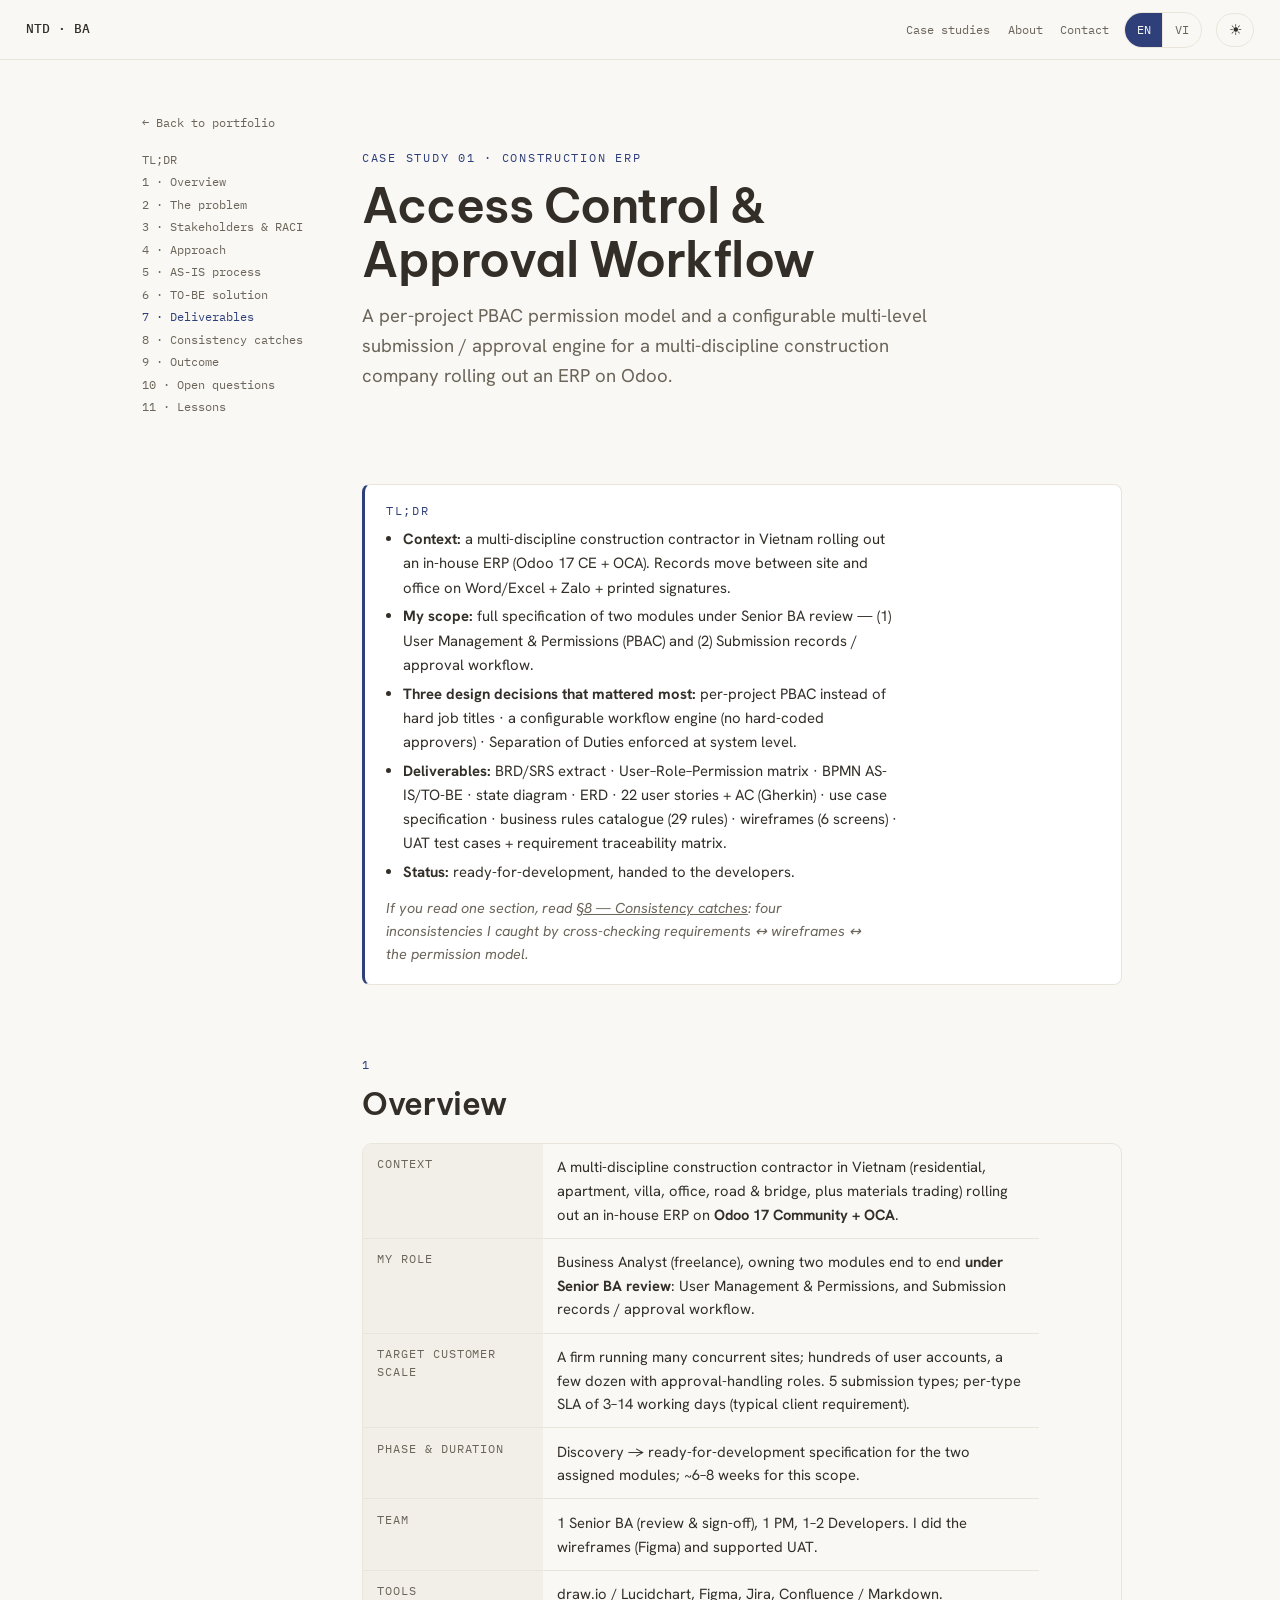
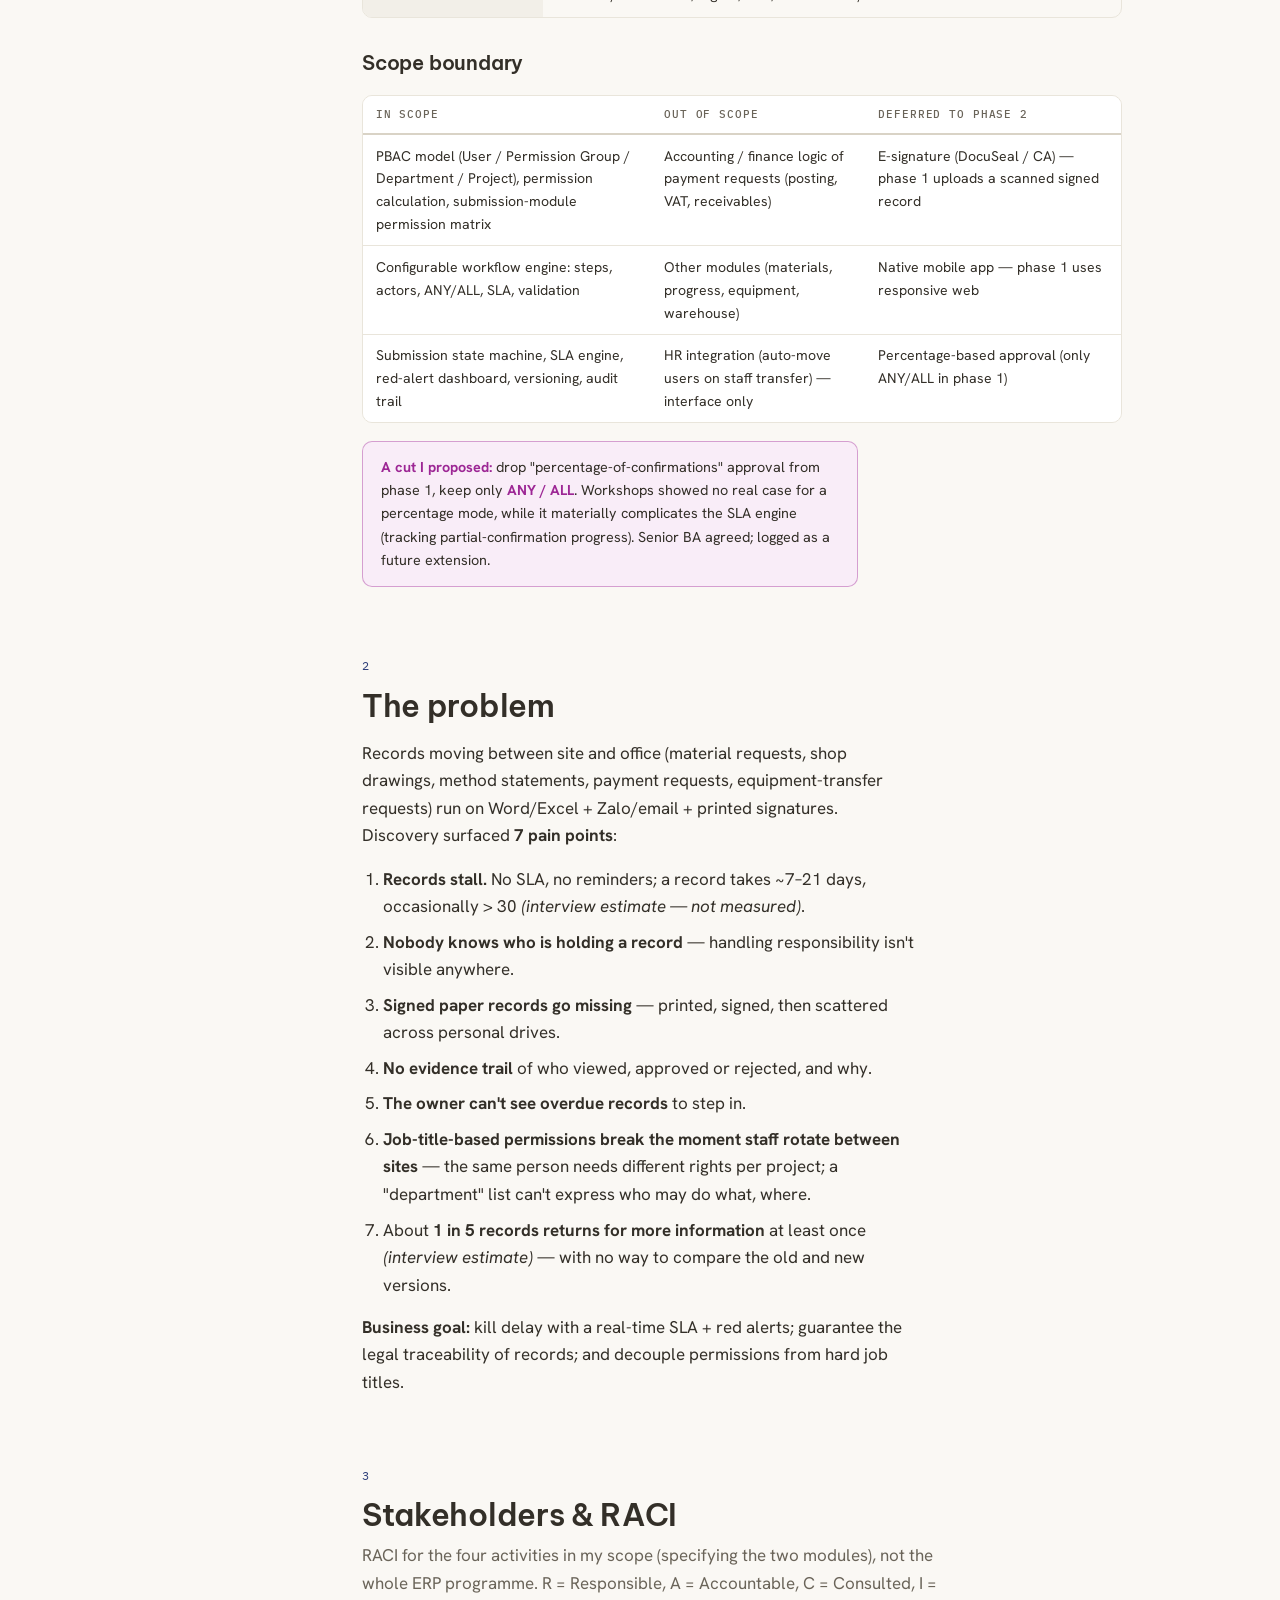
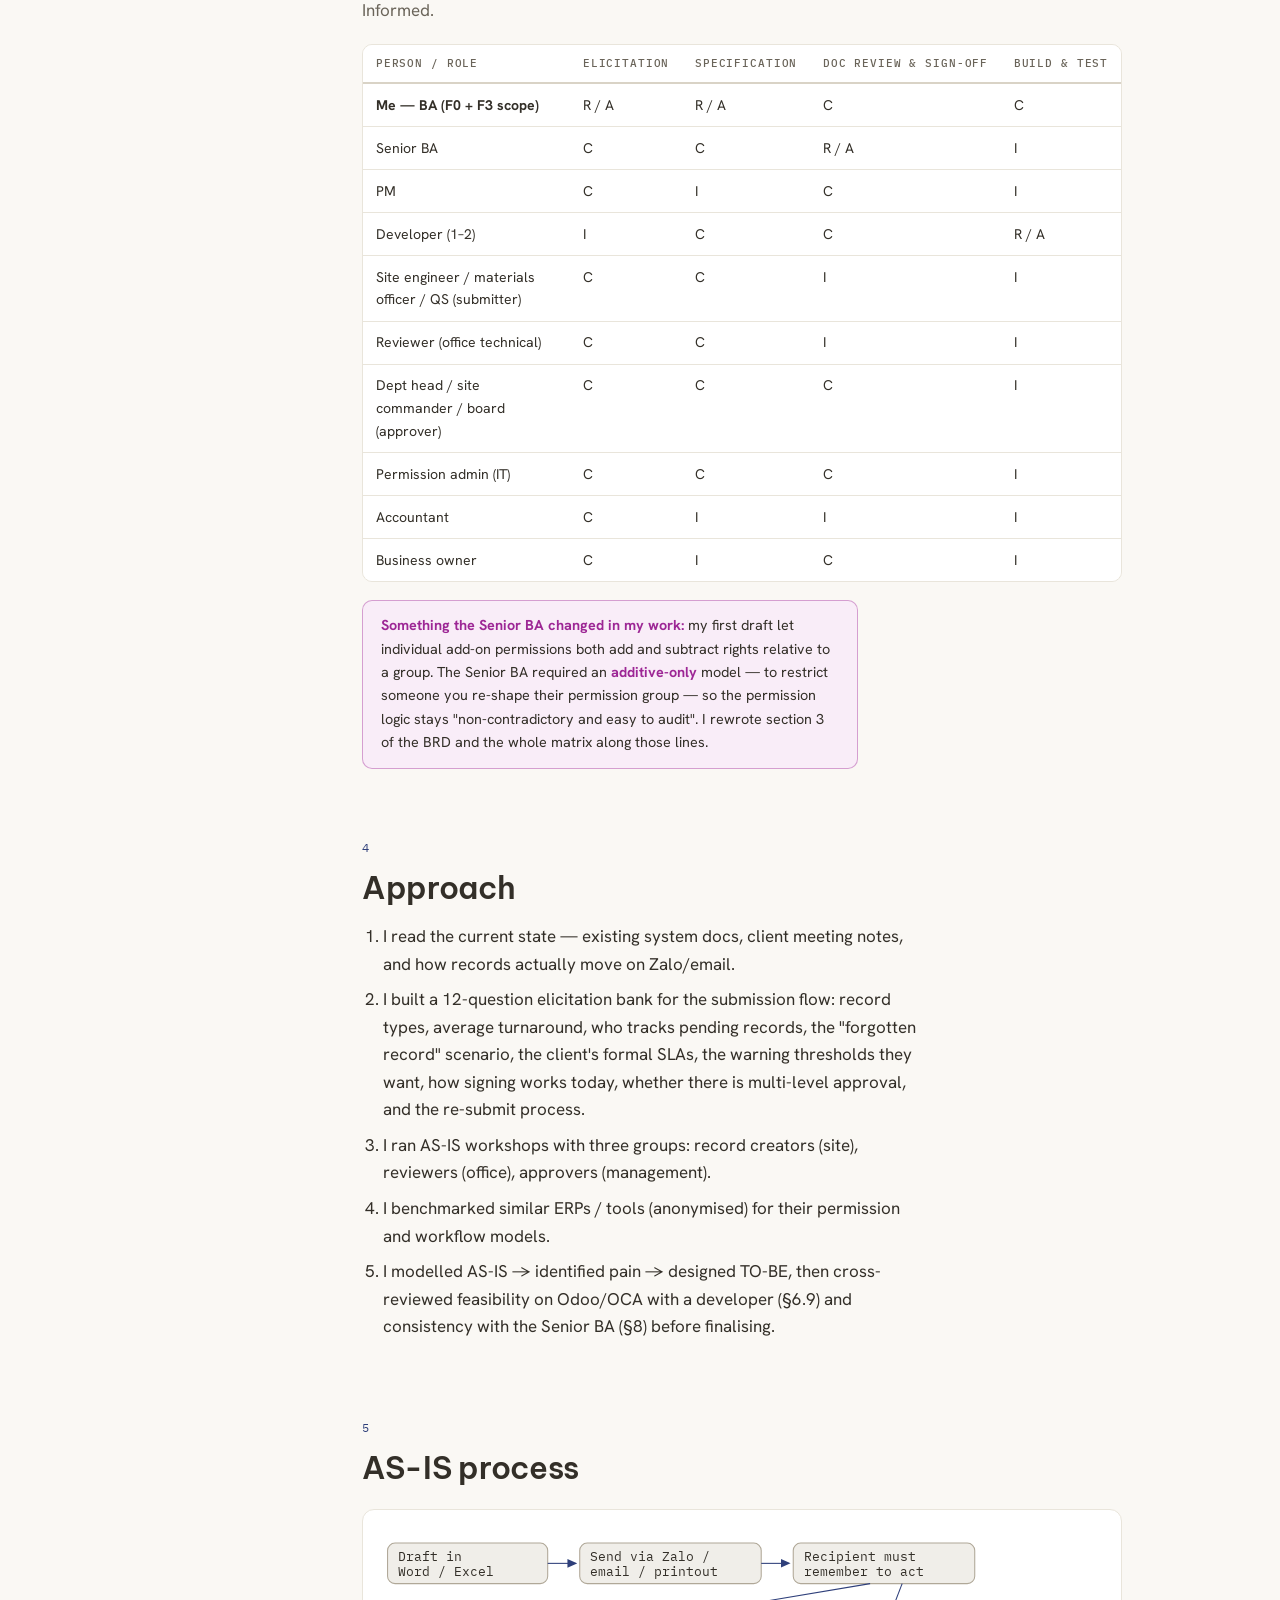
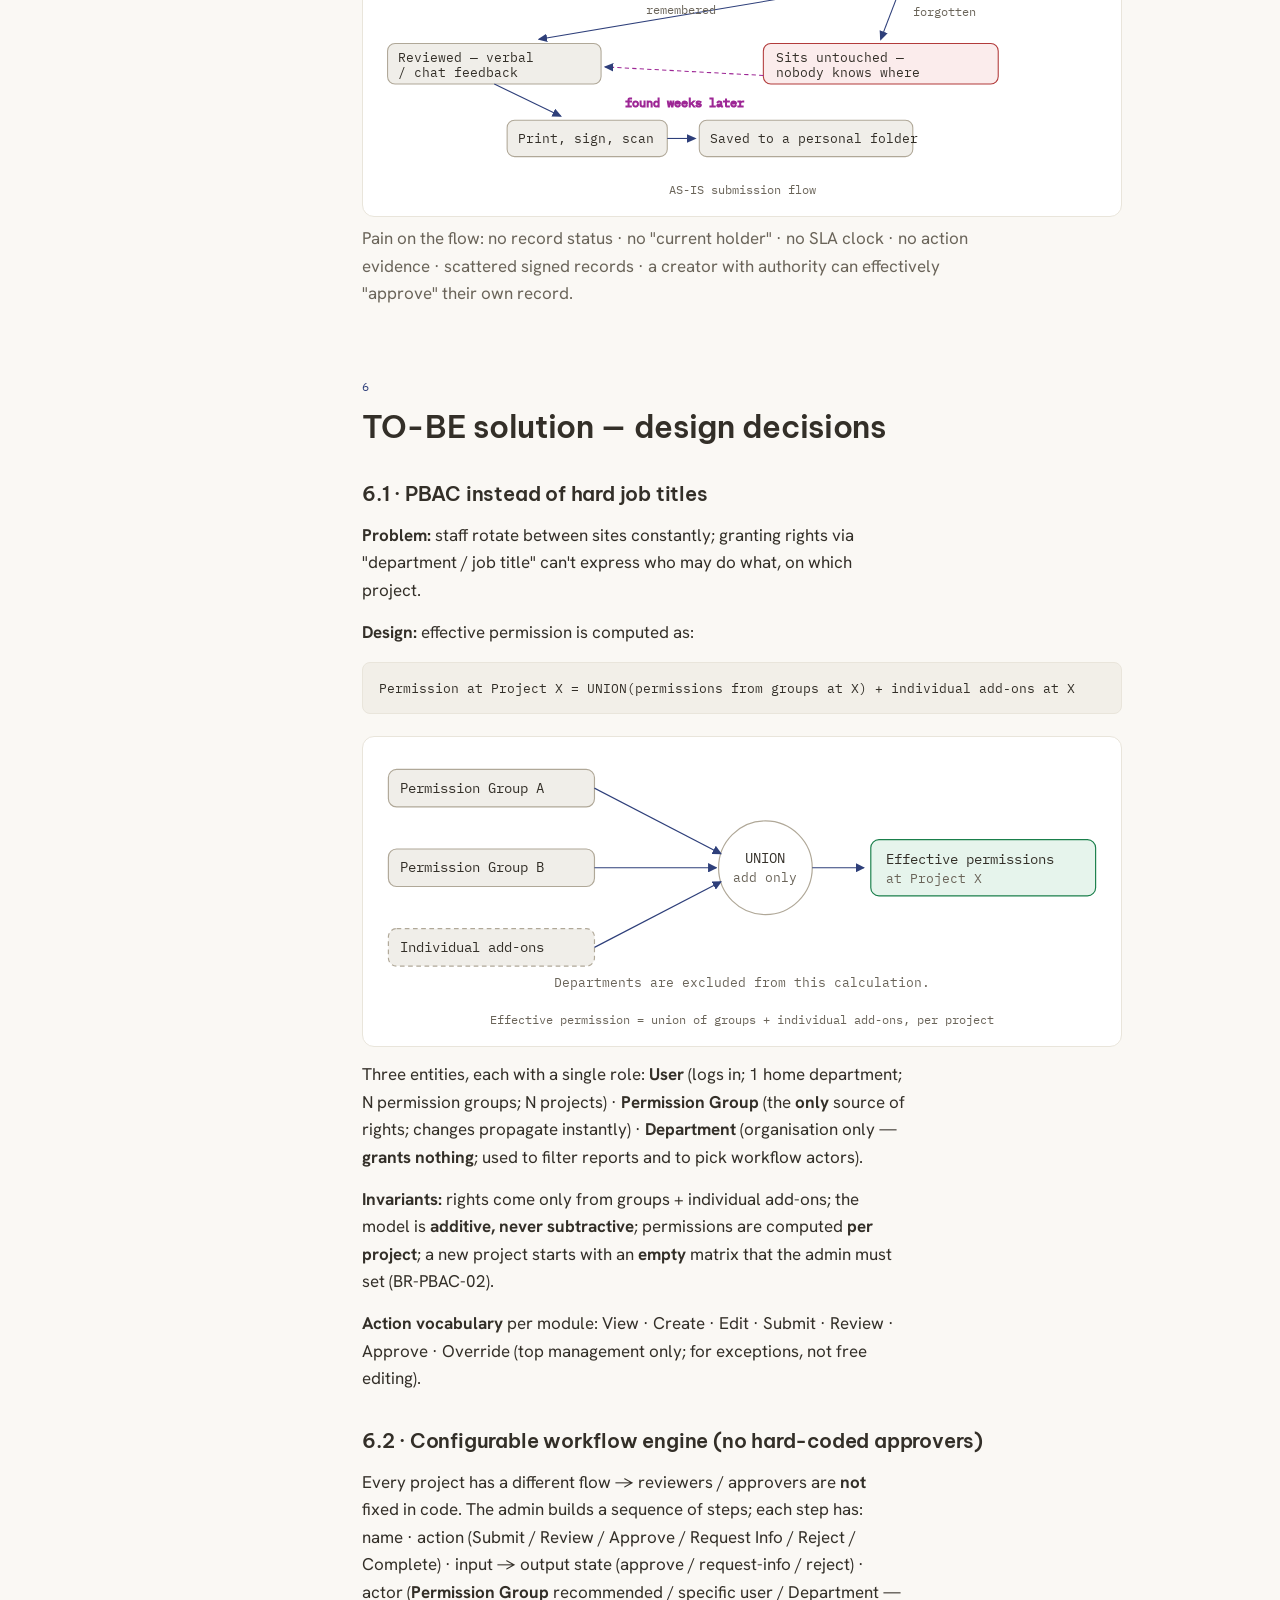
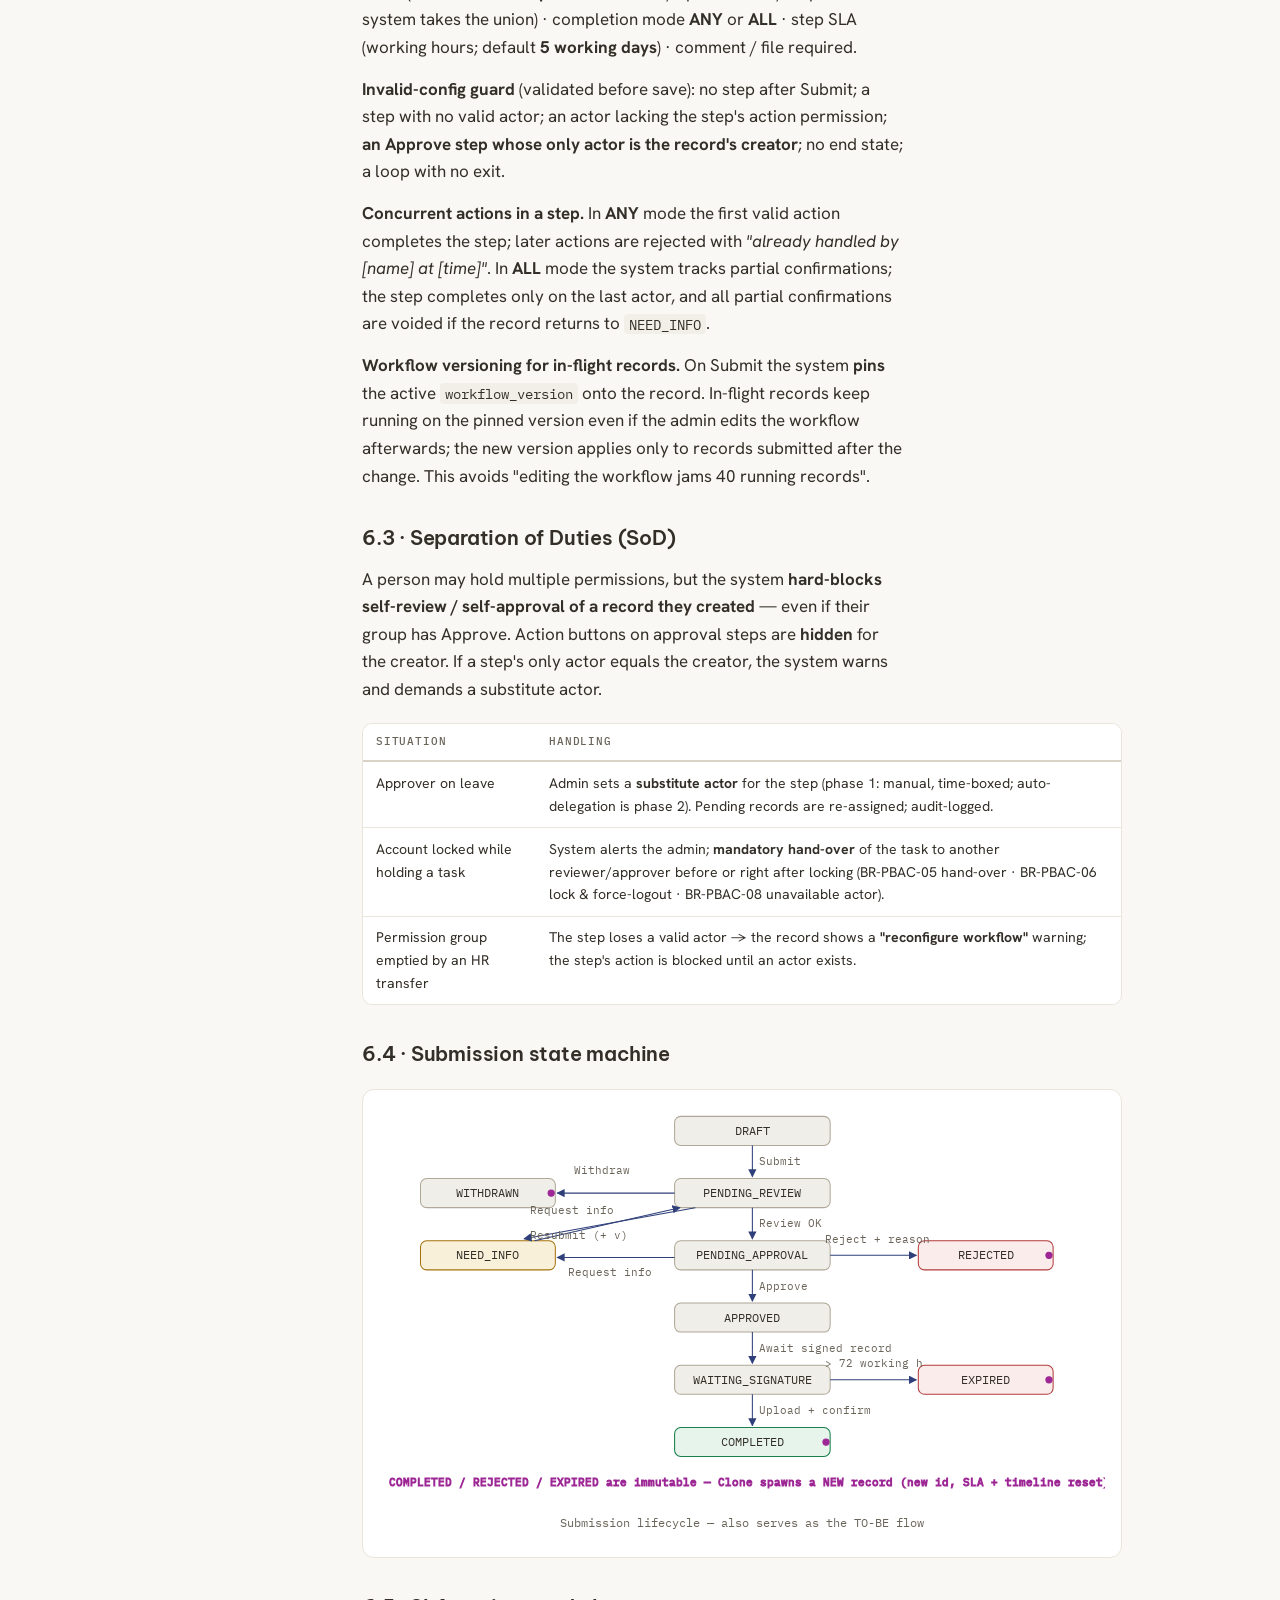
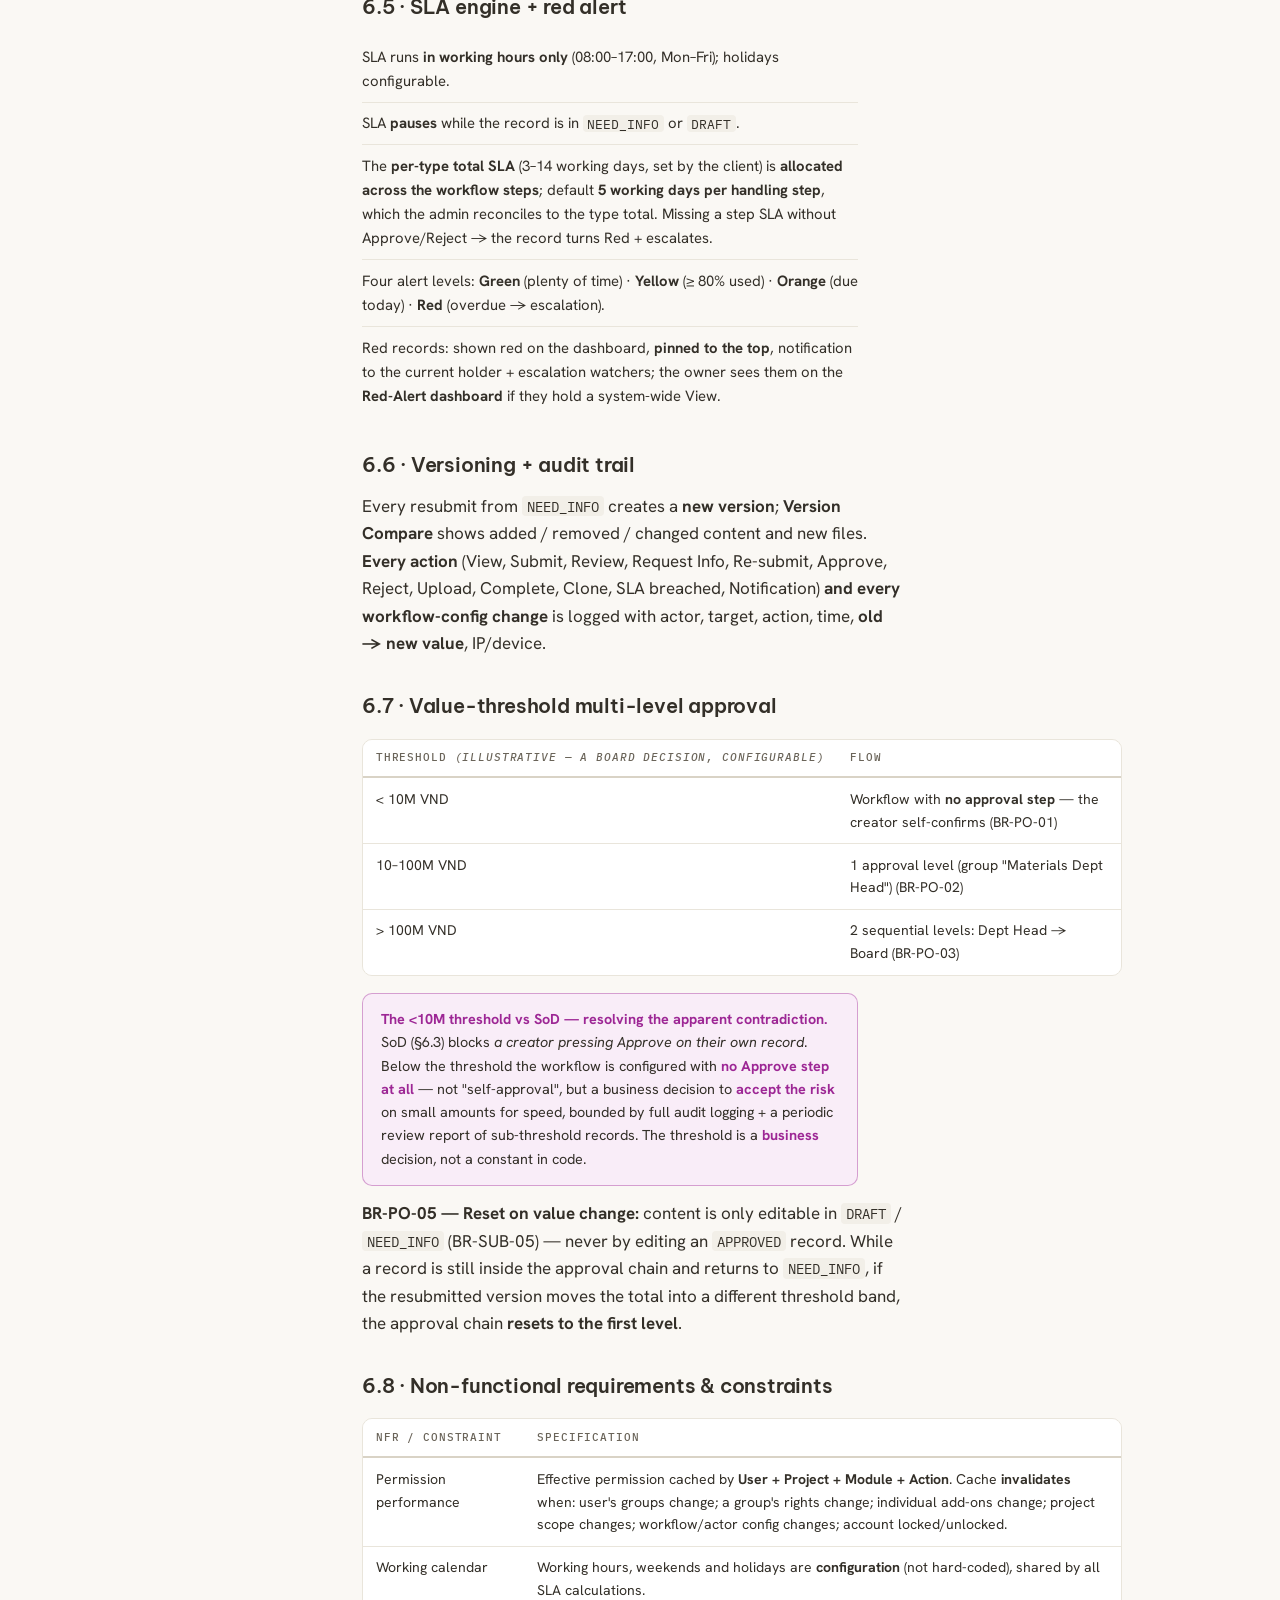
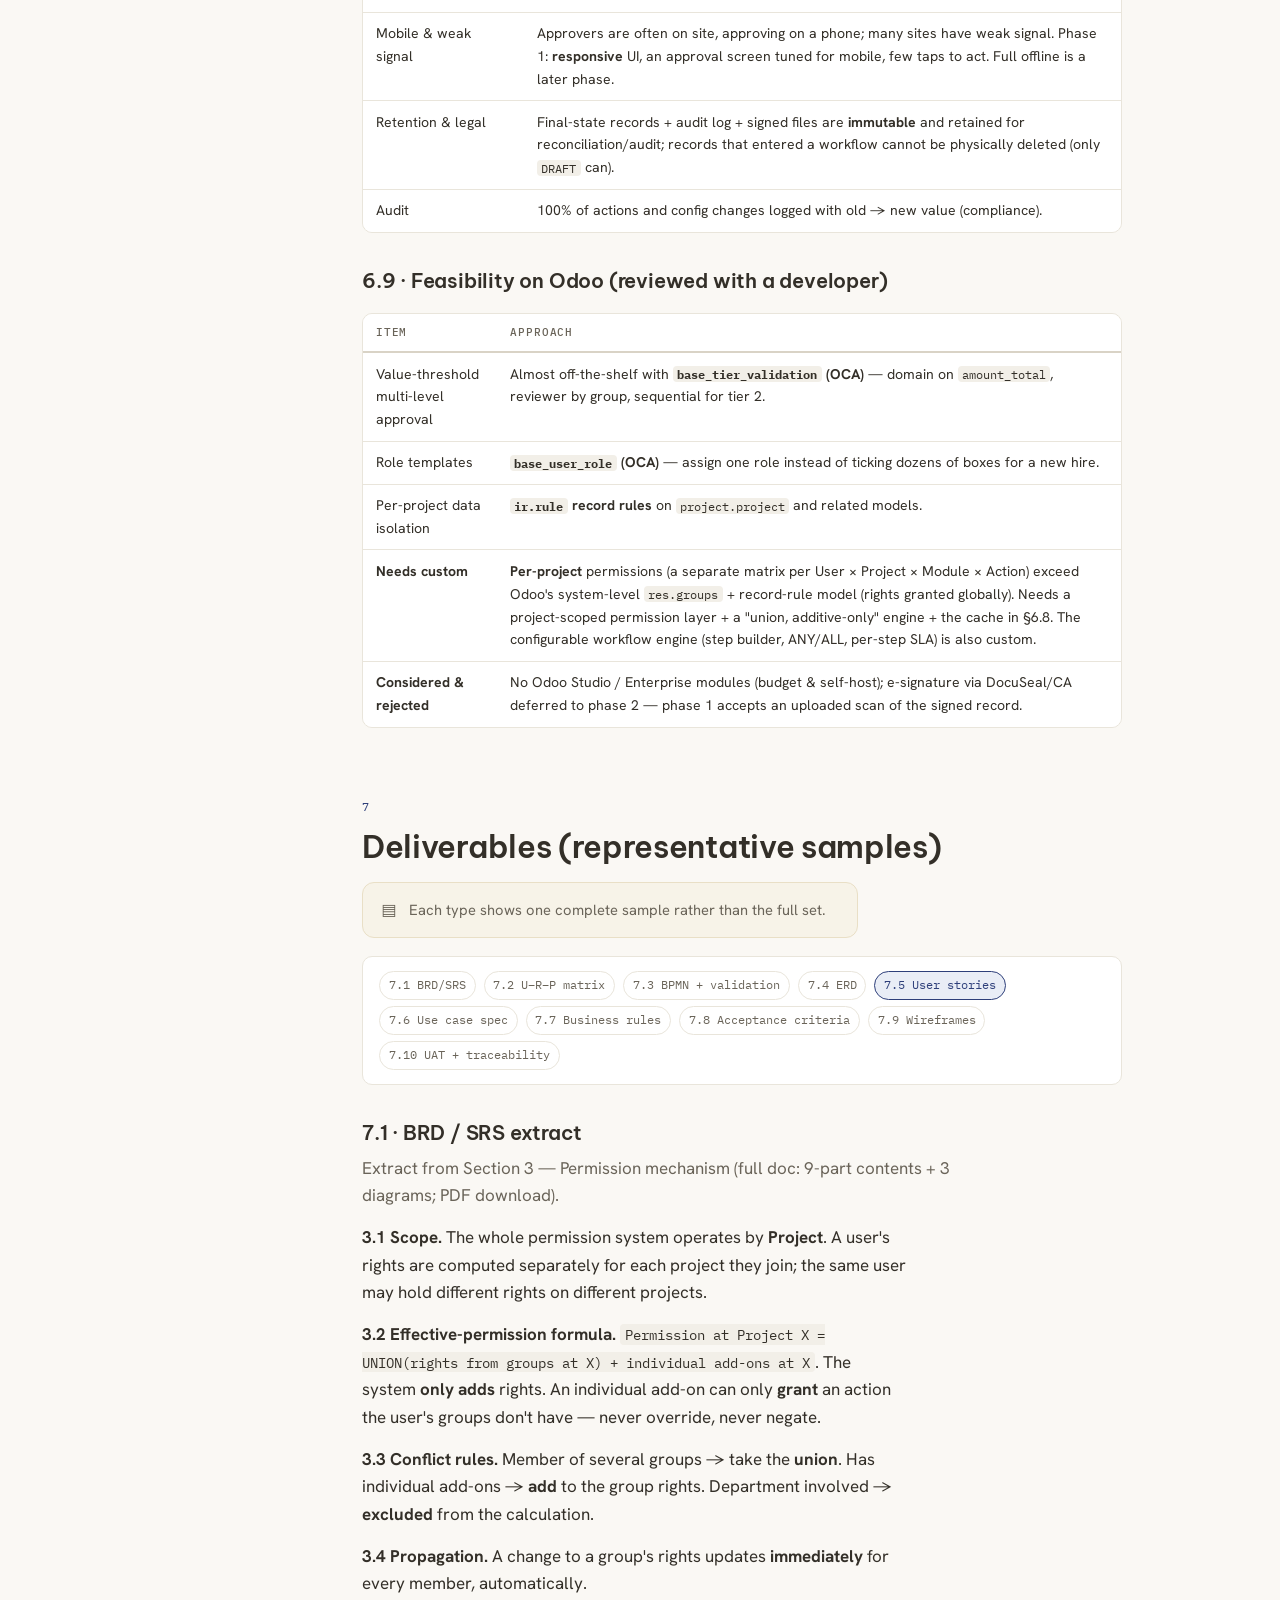
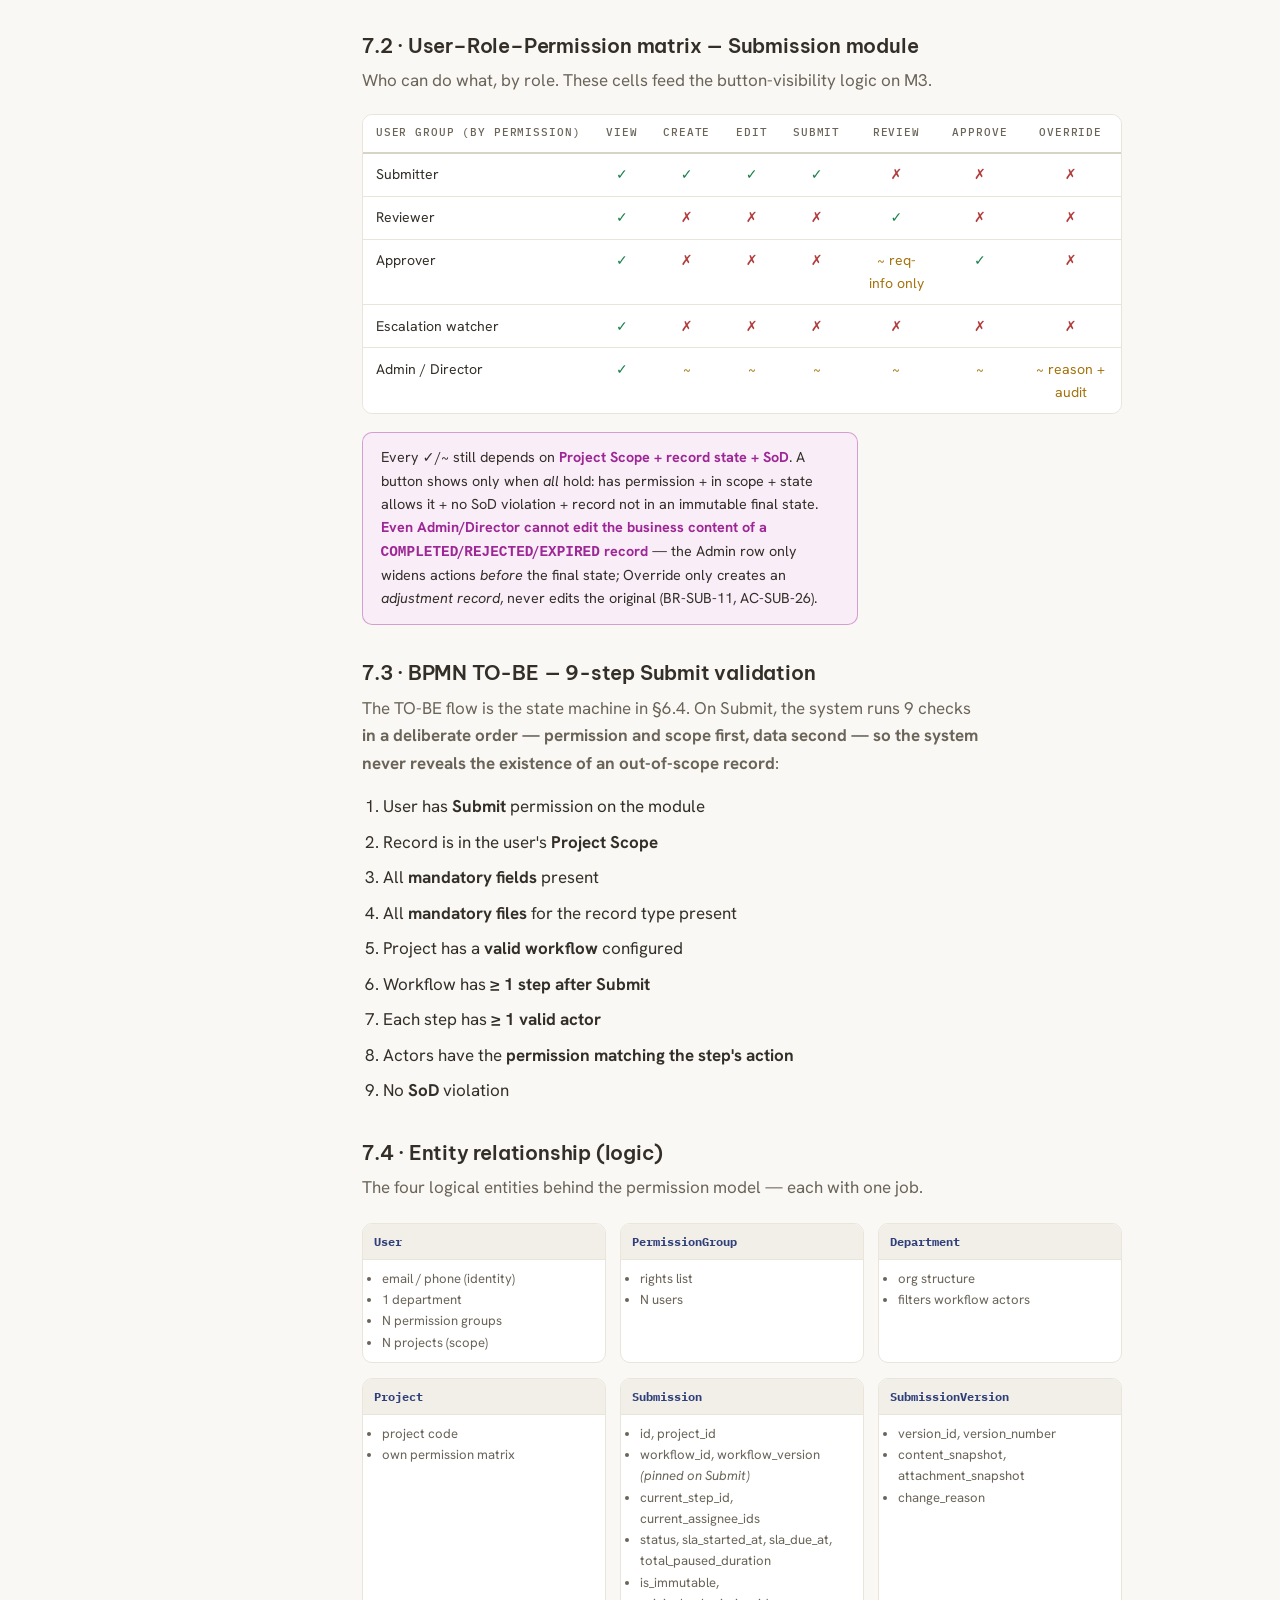
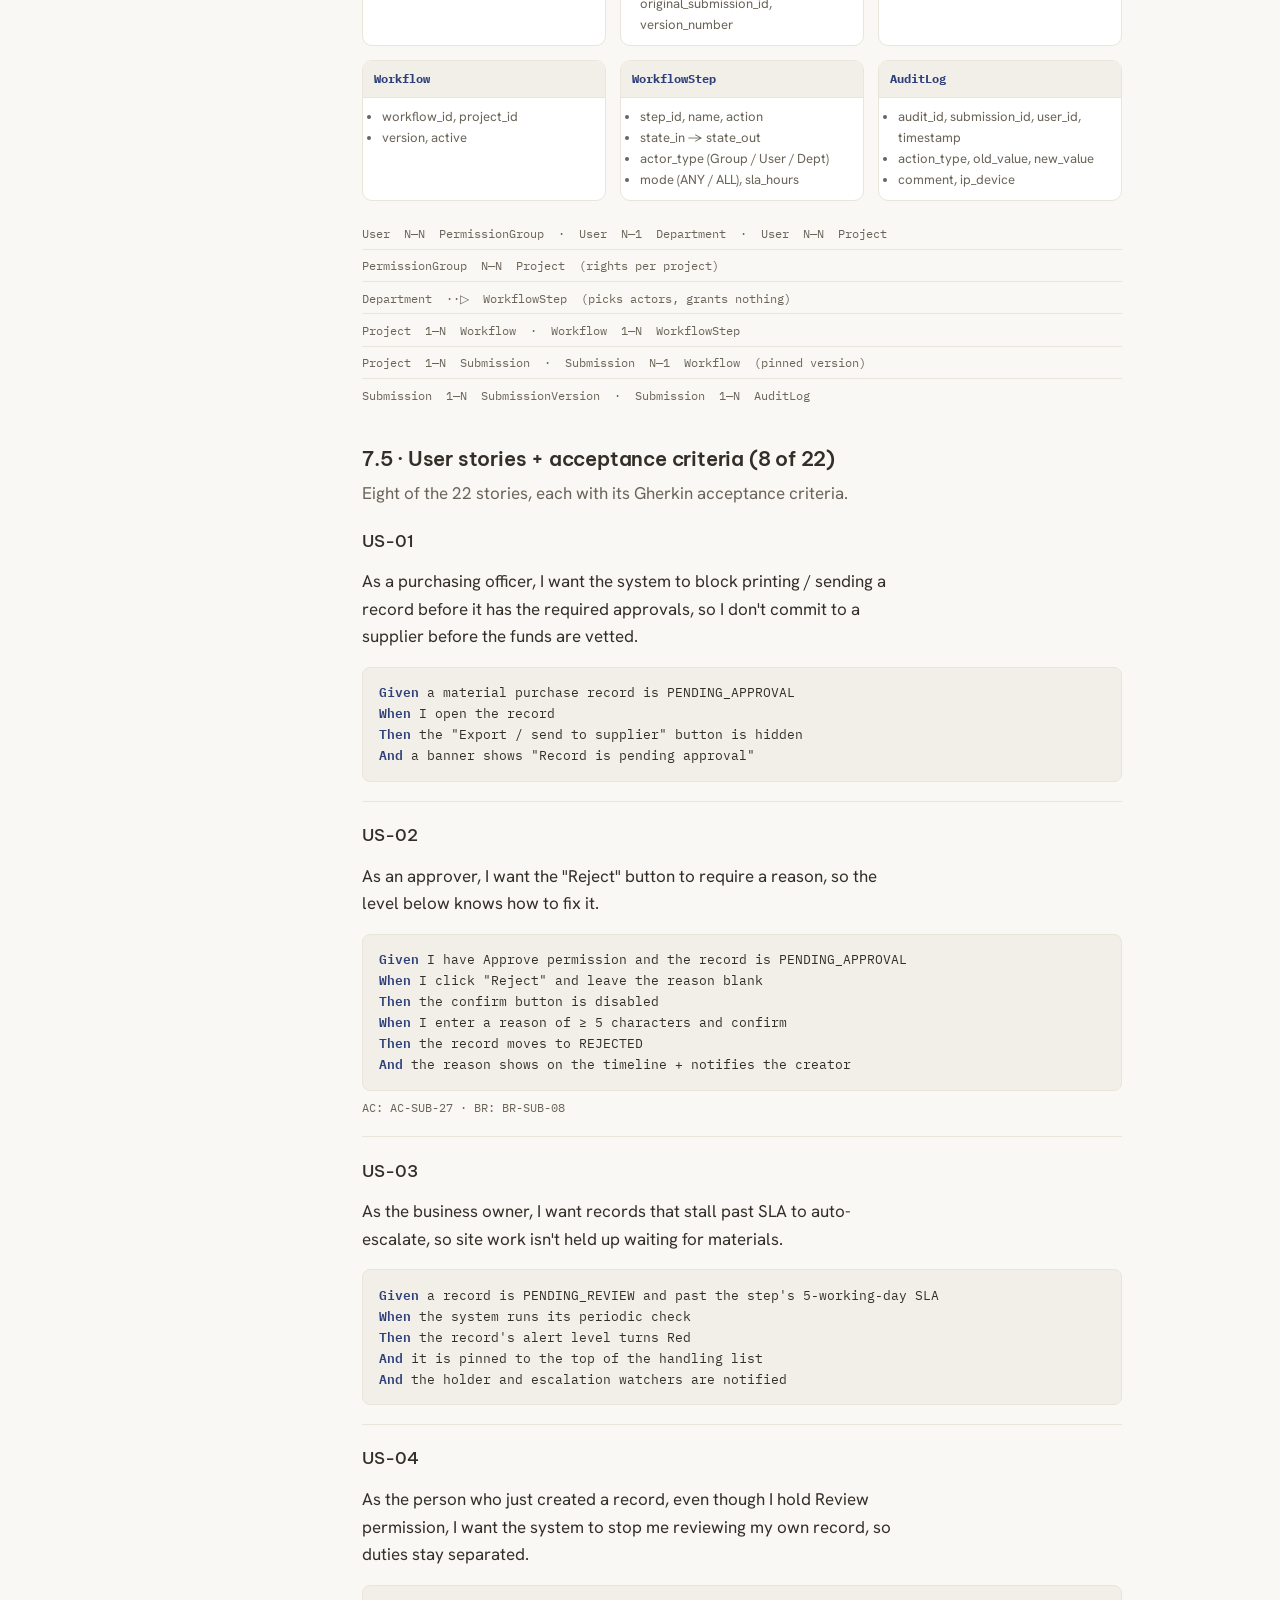
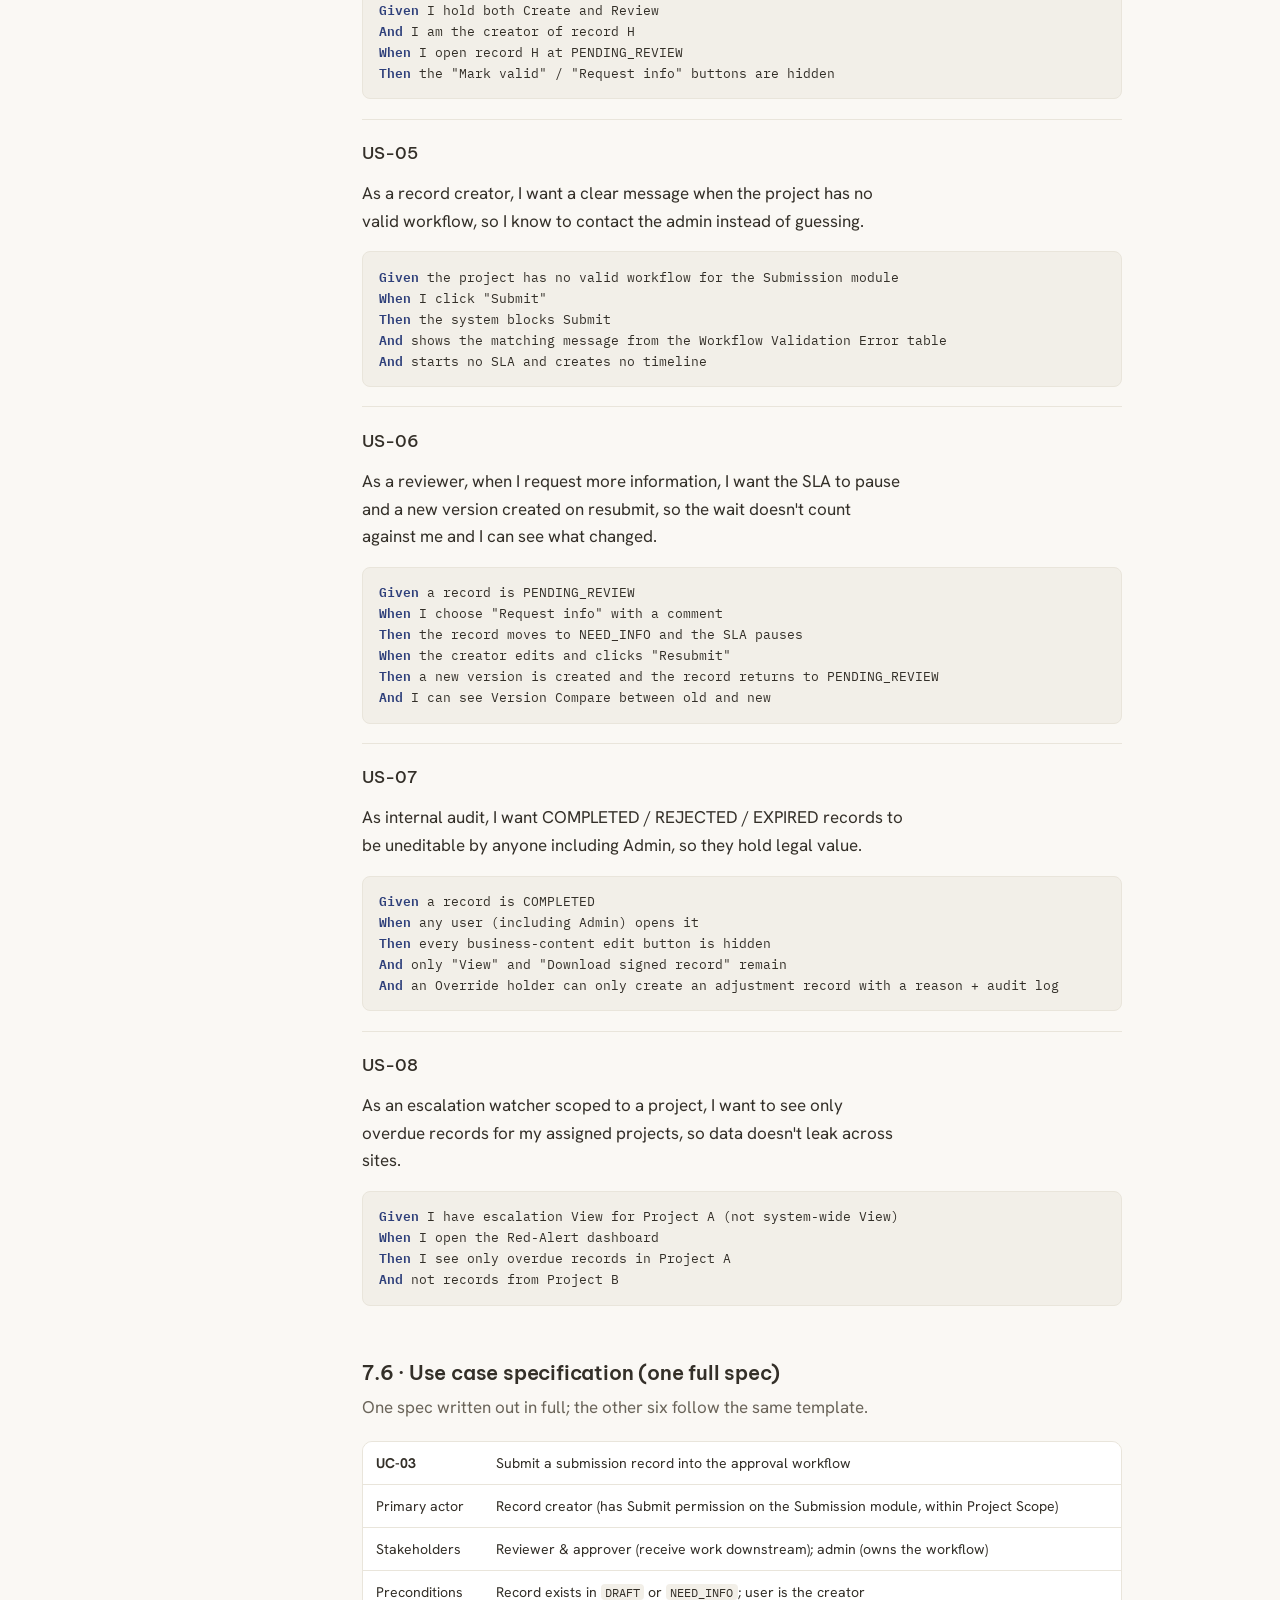
==== case-study-1.html @ 75a0de26 "Round-10 fixes: the last three orphans - CS3 AC-BK-03 (:801) and TC-03 (:899): VI still said Bấm "Đặ" ====
<!doctype html>
<html lang="en">
<head>
<meta charset="utf-8">
<meta name="viewport" content="width=device-width, initial-scale=1">
<title>Access Control &amp; Approval Workflow — Case Study</title>
<meta name="description" content="Case study: a per-project PBAC permission model and a configurable multi-level approval workflow for a construction ERP on Odoo. Reconstruction based on real work.">
<meta property="og:type" content="website">
<meta property="og:site_name" content="Nguyễn Tuấn Định — BA Portfolio">
<meta property="og:title" content="Access Control &amp; Approval Workflow — Case Study">
<meta property="og:description" content="Case study: a per-project PBAC permission model and a configurable multi-level approval workflow for a construction ERP on Odoo. Reconstruction based on real work.">
<meta property="og:url" content="https://ngtuandinh123.github.io/portfolio/case-study-1.html">
<meta property="og:image" content="https://ngtuandinh123.github.io/portfolio/assets/og-card.png">
<meta name="twitter:card" content="summary_large_image">
<meta name="twitter:title" content="Access Control &amp; Approval Workflow — Case Study">
<meta name="twitter:description" content="Case study: a per-project PBAC permission model and a configurable multi-level approval workflow for a construction ERP on Odoo. Reconstruction based on real work.">
<meta name="twitter:image" content="https://ngtuandinh123.github.io/portfolio/assets/og-card.png">
<link rel="preconnect" href="https://fonts.googleapis.com">
<link rel="preconnect" href="https://fonts.gstatic.com" crossorigin>
<link rel="stylesheet" href="https://fonts.googleapis.com/css2?family=Be+Vietnam+Pro:wght@400;500;600&family=Hanken+Grotesk:wght@400;500&family=IBM+Plex+Mono:wght@400;500&display=swap">
<link rel="stylesheet" href="assets/styles.css?v=31">
<script src="assets/app.js?v=31"></script>
</head>
<body>
<a class="skip" href="#main"><span data-lang="en">Skip to content</span><span data-lang="vi">Tới nội dung chính</span></a>

<nav class="nav">
  <a class="mark" href="index.html">NTD&nbsp;·&nbsp;BA</a>
  <span class="links">
    <a href="index.html#work"><span data-lang="en">Case studies</span><span data-lang="vi">Case study</span></a>
    <a href="index.html#about"><span data-lang="en">About</span><span data-lang="vi">Giới thiệu</span></a>
    <a href="index.html#contact"><span data-lang="en">Contact</span><span data-lang="vi">Liên hệ</span></a>
  </span>
  <span class="seg" role="group" aria-label="Language">
    <button type="button" data-set-lang="en">EN</button>
    <button type="button" data-set-lang="vi">VI</button>
  </span>
  <button class="tgl" type="button" data-toggle-theme aria-label="Toggle theme">☀</button>
</nav>

<main id="main">
<div class="wrap wide">
  <a class="backlink" href="index.html">← <span data-lang="en">Back to portfolio</span><span data-lang="vi">Về trang chính</span></a>

  <div class="cs-layout">

    <nav class="cs-toc" aria-label="On this page">
      <a href="#tldr">TL;DR</a>
      <a href="#overview"><span data-lang="en">1 · Overview</span><span data-lang="vi">1 · Tổng quan</span></a>
      <a href="#problem"><span data-lang="en">2 · The problem</span><span data-lang="vi">2 · Vấn đề</span></a>
      <a href="#stakeholders"><span data-lang="en">3 · Stakeholders &amp; RACI</span><span data-lang="vi">3 · Stakeholder &amp; RACI</span></a>
      <a href="#approach"><span data-lang="en">4 · Approach</span><span data-lang="vi">4 · Cách tiếp cận</span></a>
      <a href="#asis"><span data-lang="en">5 · AS-IS process</span><span data-lang="vi">5 · Quy trình AS-IS</span></a>
      <a href="#tobe"><span data-lang="en">6 · TO-BE solution</span><span data-lang="vi">6 · Giải pháp TO-BE</span></a>
      <a href="#deliverables"><span data-lang="en">7 · Deliverables</span><span data-lang="vi">7 · Sản phẩm BA</span></a>
      <a href="#catches"><span data-lang="en">8 · Consistency catches</span><span data-lang="vi">8 · Những chỗ tự mâu thuẫn</span></a>
      <a href="#outcome"><span data-lang="en">9 · Outcome</span><span data-lang="vi">9 · Kết quả</span></a>
      <a href="#open"><span data-lang="en">10 · Open questions</span><span data-lang="vi">10 · Câu hỏi mở</span></a>
      <a href="#lessons"><span data-lang="en">11 · Lessons</span><span data-lang="vi">11 · Bài học</span></a>
    </nav>

    <div class="cs-body">

      <details class="toc-m">
        <summary><span data-lang="en">Contents</span><span data-lang="vi">Mục lục</span></summary>
        <div class="toc-body"></div>
      </details>

      <p class="kicker"><span data-lang="en">Case study 01 · Construction ERP</span><span data-lang="vi">Case study 01 · ERP xây dựng</span></p>
      <h1><span data-lang="en">Access Control &amp; Approval Workflow</span><span data-lang="vi">Phân quyền &amp; Luồng phê duyệt đề trình</span></h1>
      <p class="lead" style="margin-top:.8rem">
        <span data-lang="en">A per-project PBAC permission model and a configurable multi-level submission / approval engine for a multi-discipline construction company rolling out an ERP on Odoo.</span>
        <span data-lang="vi">Mô hình phân quyền PBAC (phân quyền theo từng dự án) và workflow phê duyệt đề trình nhiều cấp, cấu hình được, cho một doanh nghiệp xây dựng đa lĩnh vực triển khai ERP nền Odoo.</span>
      </p>


      <!-- ===================== TL;DR ===================== -->
      <section class="sec" id="tldr">
        <div class="tldr">
          <p class="kicker" style="margin-bottom:.3rem">TL;DR</p>
          <ul>
            <li><b><span data-lang="en">Context</span><span data-lang="vi">Bối cảnh</span>:</b>
              <span data-lang="en"> a multi-discipline construction contractor in Vietnam rolling out an in-house ERP (Odoo 17 CE + OCA). Records move between site and office on Word/Excel + Zalo + printed signatures.</span>
              <span data-lang="vi"> một nhà thầu xây dựng đa lĩnh vực tại VN triển khai ERP nội bộ (Odoo 17 CE + OCA). Hồ sơ luân chuyển công trường ↔ văn phòng trên Word/Excel + Zalo + bản in ký tay.</span></li>
            <li><b><span data-lang="en">My scope</span><span data-lang="vi">Scope của tôi</span>:</b>
              <span data-lang="en"> full specification of two modules under Senior BA review — (1) User Management &amp; Permissions (PBAC) and (2) Submission records / approval workflow.</span>
              <span data-lang="vi"> đặc tả trọn vẹn 2 phân hệ dưới rà soát của Senior BA — (1) Quản trị Người dùng &amp; Phân quyền (PBAC) và (2) Hồ sơ Đề trình / luồng phê duyệt.</span></li>
            <li><b><span data-lang="en">Three design decisions that mattered most</span><span data-lang="vi">3 quyết định thiết kế quan trọng nhất</span>:</b>
              <span data-lang="en"> per-project PBAC instead of hard job titles · a configurable workflow engine (no hard-coded approvers) · Separation of Duties enforced at system level.</span>
              <span data-lang="vi"> phân quyền PBAC theo từng dự án thay cho chức danh cứng · workflow engine cấu hình được · Separation of Duties cứng ở tầng hệ thống.</span></li>
            <li><b><span data-lang="en">Deliverables</span><span data-lang="vi">Sản phẩm</span>:</b>
              <span data-lang="en"> BRD/SRS extract · User–Role–Permission matrix · BPMN AS-IS/TO-BE · state diagram · ERD · 22 user stories + AC (Gherkin) · use case specification · business rules catalogue (29 rules) · wireframes (6 screens) · UAT test cases + requirement traceability matrix.</span>
              <span data-lang="vi"> BRD/SRS extract · ma trận User–Role–Permission · BPMN AS-IS/TO-BE · state diagram · ERD · 22 user story + AC (Gherkin) · use case specification · business rules catalogue (29 rule) · wireframes (6 màn) · UAT test cases + ma trận truy vết.</span></li>
            <li><b><span data-lang="en">Status</span><span data-lang="vi">Trạng thái</span>:</b>
              <span data-lang="en"> ready-for-development, handed to the developers.</span>
              <span data-lang="vi"> ready-for-development, đã bàn giao cho đội Developer.</span></li>
          </ul>
          <p class="read-one">
            <span data-lang="en">If you read one section, read <a href="#catches">§8 — Consistency catches</a>: four inconsistencies I caught by cross-checking requirements ↔ wireframes ↔ the permission model.</span>
            <span data-lang="vi">Nếu chỉ đọc một mục: đọc <a href="#catches">§8 — Những chỗ tài liệu tự mâu thuẫn</a> (bốn điểm tôi phát hiện khi rà soát chéo yêu cầu ↔ wireframe ↔ mô hình phân quyền).</span>
          </p>
        </div>
      </section>

      <!-- ===================== 1. OVERVIEW ===================== -->
      <section class="sec" id="overview">
        <p class="kicker">1</p>
        <h2><span data-lang="en">Overview</span><span data-lang="vi">Tổng quan</span></h2>
        <dl class="dl">
          <dt><span data-lang="en">Context</span><span data-lang="vi">Bối cảnh</span></dt>
          <dd><span data-lang="en">A multi-discipline construction contractor in Vietnam (residential, apartment, villa, office, road &amp; bridge, plus materials trading) rolling out an in-house ERP on <b>Odoo 17 Community + OCA</b>.</span><span data-lang="vi">Một nhà thầu xây dựng đa lĩnh vực tại Việt Nam (dân dụng, chung cư, biệt thự, văn phòng, cầu đường + kinh doanh vật liệu), triển khai ERP nội bộ nền <b>Odoo 17 Community + OCA</b>.</span></dd>
          <dt><span data-lang="en">My role</span><span data-lang="vi">Vai trò của tôi</span></dt>
          <dd><span data-lang="en">Business Analyst (freelance), owning two modules end to end <b>under Senior BA review</b>: User Management &amp; Permissions, and Submission records / approval workflow.</span><span data-lang="vi">Business Analyst (freelance), phụ trách trọn vẹn 2 phân hệ <b>dưới sự rà soát của Senior BA</b>: Quản trị Người dùng &amp; Phân quyền, và Hồ sơ Đề trình / luồng phê duyệt.</span></dd>
          <dt><span data-lang="en">Target customer scale</span><span data-lang="vi">Quy mô KH mục tiêu</span></dt>
          <dd><span data-lang="en">A firm running many concurrent sites; hundreds of user accounts, a few dozen with approval-handling roles. 5 submission types; per-type SLA of 3–14 working days (typical client requirement).</span><span data-lang="vi">Doanh nghiệp vận hành nhiều công trường song song; hàng trăm tài khoản, vài chục có vai trò xử lý đề trình. 5 nhóm loại đề trình; SLA mỗi loại 3–14 ngày làm việc (yêu cầu chủ đầu tư điển hình).</span></dd>
          <dt><span data-lang="en">Phase &amp; duration</span><span data-lang="vi">Giai đoạn &amp; thời lượng</span></dt>
          <dd><span data-lang="en">Discovery → ready-for-development specification for the two assigned modules; ~6–8 weeks for this scope.</span><span data-lang="vi">Discovery → đặc tả ready-for-development cho 2 phân hệ được giao; ~6–8 tuần cho phần scope này.</span></dd>
          <dt><span data-lang="en">Team</span><span data-lang="vi">Team</span></dt>
          <dd><span data-lang="en">1 Senior BA (review &amp; sign-off), 1 PM, 1–2 Developers. I did the wireframes (Figma) and supported UAT.</span><span data-lang="vi">1 Senior BA (rà soát &amp; duyệt tài liệu), 1 PM, 1–2 Developer. Tôi tự làm wireframe (Figma) và hỗ trợ UAT.</span></dd>
          <dt><span data-lang="en">Tools</span><span data-lang="vi">Công cụ</span></dt>
          <dd>draw.io / Lucidchart, Figma, Jira, Confluence / Markdown.</dd>
        </dl>

        <h3><span data-lang="en">Scope boundary</span><span data-lang="vi">Ranh giới scope</span></h3>
        <div class="tbl-scroll">
          <table>
            <thead><tr>
              <th><span data-lang="en">In scope</span><span data-lang="vi">Trong scope</span></th>
              <th><span data-lang="en">Out of scope</span><span data-lang="vi">Ngoài scope</span></th>
              <th><span data-lang="en">Deferred to phase 2</span><span data-lang="vi">Hoãn sang phase 2</span></th>
            </tr></thead>
            <tbody>
              <tr>
                <td><span data-lang="en">PBAC model (User / Permission Group / Department / Project), permission calculation, submission-module permission matrix</span><span data-lang="vi">Mô hình PBAC (User / Nhóm quyền / Phòng ban / Dự án), công thức tính quyền, ma trận quyền phân hệ Đề trình</span></td>
                <td><span data-lang="en">Accounting / finance logic of payment requests (posting, VAT, receivables)</span><span data-lang="vi">Nghiệp vụ kế toán/tài chính của đề nghị thanh toán (hạch toán, VAT, công nợ)</span></td>
                <td><span data-lang="en">E-signature (DocuSeal / CA) — phase 1 uploads a scanned signed record</span><span data-lang="vi">Ký số (DocuSeal / CA) — phase 1 upload ảnh/PDF biên bản ký tay</span></td>
              </tr>
              <tr>
                <td><span data-lang="en">Configurable workflow engine: steps, actors, ANY/ALL, SLA, validation</span><span data-lang="vi">Workflow engine cấu hình được: bước, actor, ANY/ALL, SLA, validation</span></td>
                <td><span data-lang="en">Other modules (materials, progress, equipment, warehouse)</span><span data-lang="vi">Các phân hệ khác (vật tư, tiến độ, thiết bị, kho)</span></td>
                <td><span data-lang="en">Native mobile app — phase 1 uses responsive web</span><span data-lang="vi">App mobile native — phase 1 dùng responsive web</span></td>
              </tr>
              <tr>
                <td><span data-lang="en">Submission state machine, SLA engine, red-alert dashboard, versioning, audit trail</span><span data-lang="vi">State machine hồ sơ, SLA engine, dashboard báo đỏ, versioning, audit trail</span></td>
                <td><span data-lang="en">HR integration (auto-move users on staff transfer) — interface only</span><span data-lang="vi">Tích hợp HR (tự động luân chuyển user) — chỉ nêu interface</span></td>
                <td><span data-lang="en">Percentage-based approval (only ANY/ALL in phase 1)</span><span data-lang="vi">Phê duyệt theo tỷ lệ % (chỉ ANY/ALL ở phase 1)</span></td>
              </tr>
            </tbody>
          </table>
        </div>
        <div class="note-box">
          <b><span data-lang="en">A cut I proposed:</span><span data-lang="vi">Một phần tôi đề xuất cắt khỏi phase 1:</span></b>
          <span data-lang="en"> drop "percentage-of-confirmations" approval from phase 1, keep only <b>ANY / ALL</b>. Workshops showed no real case for a percentage mode, while it materially complicates the SLA engine (tracking partial-confirmation progress). Senior BA agreed; logged as a future extension.</span>
          <span data-lang="vi"> loại "phê duyệt theo tỷ lệ % số người xác nhận" khỏi phase 1, chỉ giữ <b>ANY / ALL</b>. Workshop cho thấy chưa có tình huống thực cần cơ chế %, trong khi nó làm phức tạp đáng kể SLA engine. Senior BA đồng ý; ghi lại là hướng mở rộng.</span>
        </div>
      </section>

      <!-- ===================== 2. PROBLEM ===================== -->
      <section class="sec" id="problem">
        <p class="kicker">2</p>
        <h2><span data-lang="en">The problem</span><span data-lang="vi">Vấn đề</span></h2>
        <p>
          <span data-lang="en">Records moving between site and office (material requests, shop drawings, method statements, payment requests, equipment-transfer requests) run on Word/Excel + Zalo/email + printed signatures. Discovery surfaced <b>7 pain points</b>:</span>
          <span data-lang="vi">Việc luân chuyển hồ sơ giữa công trường và văn phòng (đề nghị mua/cấp vật tư, shop drawing, biện pháp thi công, đề nghị thanh toán, đề nghị điều chuyển thiết bị) đang chạy trên Word/Excel + Zalo/email + bản in ký tay. Qua giai đoạn khảo sát, tôi ghi nhận <b>7 điểm nghẽn</b>:</span>
        </p>
        <ol class="steps">
          <li><span data-lang="en"><b>Records stall.</b> No SLA, no reminders; a record takes ~7–21 days, occasionally &gt; 30 <em>(interview estimate — not measured)</em>.</span><span data-lang="vi"><b>Hồ sơ bị "ngâm".</b> Không có SLA, không ai bị nhắc; một hồ sơ mất ~7–21 ngày, cá biệt &gt; 30 ngày <em>(ước lượng từ phỏng vấn — chưa đo)</em>.</span></li>
          <li><span data-lang="en"><b>Nobody knows who is holding a record</b> — handling responsibility isn't visible anywhere.</span><span data-lang="vi"><b>Không biết hồ sơ đang nằm ở ai</b> — trách nhiệm xử lý không hiển thị ở đâu.</span></li>
          <li><span data-lang="en"><b>Signed paper records go missing</b> — printed, signed, then scattered across personal drives.</span><span data-lang="vi"><b>Mất dấu biên bản ký tay</b> — bản in ký xong nằm rải rác ở thư mục máy cá nhân.</span></li>
          <li><span data-lang="en"><b>No evidence trail</b> of who viewed, approved or rejected, and why.</span><span data-lang="vi"><b>Không có bằng chứng</b> ai đã xem, ai đã duyệt, ai đã từ chối và vì lý do gì.</span></li>
          <li><span data-lang="en"><b>The owner can't see overdue records</b> to step in.</span><span data-lang="vi"><b>Chủ doanh nghiệp không thấy hồ sơ quá hạn</b> để can thiệp kịp thời.</span></li>
          <li><span data-lang="en"><b>Job-title-based permissions break the moment staff rotate between sites</b> — the same person needs different rights per project; a "department" list can't express who may do what, where.</span><span data-lang="vi"><b>Phân quyền theo "chức danh cứng" vỡ ngay khi nhân sự luân chuyển công trường</b> — cùng một người cần quyền khác nhau ở mỗi dự án; danh sách "phòng ban" không phản ánh được ai được làm gì, ở đâu.</span></li>
          <li><span data-lang="en">About <b>1 in 5 records returns for more information</b> at least once <em>(interview estimate)</em> — with no way to compare the old and new versions.</span><span data-lang="vi">Khoảng <b>1 trên 5 hồ sơ phải quay lại bổ sung</b> ít nhất một lần <em>(ước lượng từ phỏng vấn)</em> — nhưng không có cơ chế so sánh bản cũ/bản mới.</span></li>
        </ol>
        <p>
          <span data-lang="en"><b>Business goal:</b> kill delay with a real-time SLA + red alerts; guarantee the legal traceability of records; and decouple permissions from hard job titles.</span>
          <span data-lang="vi"><b>Mục tiêu nghiệp vụ:</b> triệt tiêu chậm trễ bằng SLA thời gian thực + báo đỏ; đảm bảo tính pháp lý &amp; truy vết của hồ sơ; và tách phân quyền ra khỏi "chức danh cứng".</span>
        </p>
      </section>

      <!-- ===================== 3. STAKEHOLDERS ===================== -->
      <section class="sec" id="stakeholders">
        <p class="kicker">3</p>
        <h2><span data-lang="en">Stakeholders &amp; RACI</span><span data-lang="vi">Stakeholder &amp; RACI</span></h2>
        <p class="sub"><span data-lang="en">RACI for the four activities in my scope (specifying the two modules), not the whole ERP programme. R = Responsible, A = Accountable, C = Consulted, I = Informed.</span><span data-lang="vi">RACI cho 4 hoạt động thuộc scope của tôi (đặc tả 2 phân hệ), không phải cả dự án ERP. R = Responsible (người làm), A = Accountable (người chịu trách nhiệm), C = Consulted (được hỏi ý kiến), I = Informed (được thông báo).</span></p>
        <div class="tbl-scroll">
          <table>
            <thead><tr>
              <th><span data-lang="en">Person / role</span><span data-lang="vi">Người / vai trò</span></th>
              <th><span data-lang="en">Elicitation</span><span data-lang="vi">Khai thác yêu cầu</span></th><th><span data-lang="en">Specification</span><span data-lang="vi">Đặc tả</span></th><th><span data-lang="en">Doc review &amp; sign-off</span><span data-lang="vi">Rà soát &amp; duyệt</span></th><th><span data-lang="en">Build &amp; test</span><span data-lang="vi">Xây dựng &amp; kiểm thử</span></th>
            </tr></thead>
            <tbody>
              <tr><td><b><span data-lang="en">Me — BA (F0 + F3 scope)</span><span data-lang="vi">Tôi — BA (scope F0 + F3)</span></b></td><td>R / A</td><td>R / A</td><td>C</td><td>C</td></tr>
              <tr><td>Senior BA</td><td>C</td><td>C</td><td>R / A</td><td>I</td></tr>
              <tr><td>PM</td><td>C</td><td>I</td><td>C</td><td>I</td></tr>
              <tr><td>Developer (1–2)</td><td>I</td><td>C</td><td>C</td><td>R / A</td></tr>
              <tr><td><span data-lang="en">Site engineer / materials officer / QS (submitter)</span><span data-lang="vi">Kỹ sư / cán bộ vật tư / QS (người tạo đề trình)</span></td><td>C</td><td>C</td><td>I</td><td>I</td></tr>
              <tr><td><span data-lang="en">Reviewer (office technical)</span><span data-lang="vi">Cán bộ kiểm soát (kỹ thuật VP)</span></td><td>C</td><td>C</td><td>I</td><td>I</td></tr>
              <tr><td><span data-lang="en">Dept head / site commander / board (approver)</span><span data-lang="vi">Trưởng phòng / Chỉ huy trưởng / BGĐ (người phê duyệt)</span></td><td>C</td><td>C</td><td>C</td><td>I</td></tr>
              <tr><td><span data-lang="en">Permission admin (IT)</span><span data-lang="vi">Quản trị phân quyền (IT)</span></td><td>C</td><td>C</td><td>C</td><td>I</td></tr>
              <tr><td><span data-lang="en">Accountant</span><span data-lang="vi">Kế toán</span></td><td>C</td><td>I</td><td>I</td><td>I</td></tr>
              <tr><td><span data-lang="en">Business owner</span><span data-lang="vi">Chủ doanh nghiệp</span></td><td>C</td><td>I</td><td>C</td><td>I</td></tr>
            </tbody>
          </table>
        </div>
        <div class="note-box">
          <b><span data-lang="en">Something the Senior BA changed in my work:</span><span data-lang="vi">Một điểm Senior BA chỉnh trong công việc của tôi:</span></b>
          <span data-lang="en"> my first draft let individual add-on permissions both add and subtract rights relative to a group. The Senior BA required an <b>additive-only</b> model — to restrict someone you re-shape their permission group — so the permission logic stays "non-contradictory and easy to audit". I rewrote section 3 of the BRD and the whole matrix along those lines.</span>
          <span data-lang="vi"> bản đầu tôi cho phép Quyền bổ sung cá nhân vừa cộng vừa trừ quyền so với Nhóm. Senior BA yêu cầu chuyển sang <b>mô hình chỉ-cộng</b> — muốn hạn chế thì thiết lập lại Nhóm quyền — để logic quyền "không mâu thuẫn, dễ kiểm tra". Tôi viết lại Mục 3 của BRD và cập nhật toàn bộ ma trận theo hướng này.</span>
        </div>
      </section>

      <!-- ===================== 4. APPROACH ===================== -->
      <section class="sec" id="approach">
        <p class="kicker">4</p>
        <h2><span data-lang="en">Approach</span><span data-lang="vi">Cách tiếp cận</span></h2>
        <ol class="steps">
          <li><span data-lang="en">I read the current state — existing system docs, client meeting notes, and how records actually move on Zalo/email.</span><span data-lang="vi">Tôi đọc hiện trạng — tài liệu hệ thống hiện có, biên bản họp khách, và quan sát cách hồ sơ đang chạy trên Zalo/email.</span></li>
          <li><span data-lang="en">I built a 12-question elicitation bank for the submission flow: record types, average turnaround, who tracks pending records, the "forgotten record" scenario, the client's formal SLAs, the warning thresholds they want, how signing works today, whether there is multi-level approval, and the re-submit process.</span><span data-lang="vi">Tôi xây bộ 12 câu hỏi elicitation cho luồng đề trình: loại hồ sơ, thời gian duyệt trung bình, ai theo dõi, tình huống "hồ sơ bị quên", SLA chính thức của chủ đầu tư, mốc cảnh báo mong muốn, cách ký hiện tại, có duyệt đa cấp không, quy trình tái nộp.</span></li>
          <li><span data-lang="en">I ran AS-IS workshops with three groups: record creators (site), reviewers (office), approvers (management).</span><span data-lang="vi">Tôi chạy workshop AS-IS với 3 nhóm: người tạo hồ sơ (công trường), người kiểm soát (văn phòng), người phê duyệt (quản lý).</span></li>
          <li><span data-lang="en">I benchmarked similar ERPs / tools (anonymised) for their permission and workflow models.</span><span data-lang="vi">Tôi đối chiếu với các ERP/công cụ tương tự trên thị trường (ẩn danh) về mô hình phân quyền và workflow.</span></li>
          <li><span data-lang="en">I modelled AS-IS → identified pain → designed TO-BE, then cross-reviewed feasibility on Odoo/OCA with a developer (§6.9) and consistency with the Senior BA (§8) before finalising.</span><span data-lang="vi">Tôi mô hình hoá AS-IS → xác định pain → thiết kế TO-BE, rồi rà soát chéo với Developer về tính khả thi trên nền Odoo/OCA (§6.9) và với Senior BA về tính nhất quán (§8), trước khi chốt đặc tả.</span></li>
        </ol>
      </section>

      <!-- ===================== 5. AS-IS ===================== -->
      <section class="sec" id="asis">
        <p class="kicker">5</p>
        <h2><span data-lang="en">AS-IS process</span><span data-lang="vi">Quy trình AS-IS</span></h2>
        <figure class="diagram">
          <div class="diagram-scroll">
          <svg viewBox="0 0 680 230" role="img" aria-labelledby="asis-t">
            <title id="asis-t">AS-IS: draft in Word, send by chat, recipient must remember, print/sign/scan, file locally</title>
            <defs><marker id="a1" markerWidth="9" markerHeight="9" refX="7.5" refY="4" orient="auto"><path d="M0,0 L9,4 L0,8 z" class="dg-accent"/></marker></defs>
            <rect x="8" y="16" width="150" height="38" rx="7" class="dg-fill dg-stroke"/><text x="18" y="33" class="dg-text" data-lang="en">Draft in</text><text x="18" y="33" class="dg-text" data-lang="vi">Soạn trên</text><text x="18" y="47" class="dg-text">Word / Excel</text>
            <rect x="188" y="16" width="170" height="38" rx="7" class="dg-fill dg-stroke"/><text x="198" y="33" class="dg-text" data-lang="en">Send via Zalo /</text><text x="198" y="33" class="dg-text" data-lang="vi">Gửi qua Zalo /</text><text x="198" y="47" class="dg-text" data-lang="en">email / printout</text><text x="198" y="47" class="dg-text" data-lang="vi">email / bản in</text>
            <rect x="388" y="16" width="170" height="38" rx="7" class="dg-fill dg-stroke"/><text x="398" y="33" class="dg-text" data-lang="en">Recipient must</text><text x="398" y="33" class="dg-text" data-lang="vi">Người nhận phải</text><text x="398" y="47" class="dg-text" data-lang="en">remember to act</text><text x="398" y="47" class="dg-text" data-lang="vi">tự nhớ để xử lý</text>
            <line x1="158" y1="35" x2="184" y2="35" class="dg-accent-stroke" marker-end="url(#a1)"/>
            <line x1="358" y1="35" x2="384" y2="35" class="dg-accent-stroke" marker-end="url(#a1)"/>
            <rect x="8" y="110" width="200" height="38" rx="7" class="dg-fill dg-stroke"/><text x="18" y="127" class="dg-text" data-lang="en">Reviewed — verbal</text><text x="18" y="127" class="dg-text" data-lang="vi">Góp ý miệng</text><text x="18" y="141" class="dg-text" data-lang="en">/ chat feedback</text><text x="18" y="141" class="dg-text" data-lang="vi">/ qua chat</text>
            <rect x="360" y="110" width="220" height="38" rx="7" class="dg-bad"/><text x="372" y="127" class="dg-text" data-lang="en">Sits untouched —</text><text x="372" y="127" class="dg-text" data-lang="vi">Nằm im —</text><text x="372" y="141" class="dg-text" data-lang="en">nobody knows where</text><text x="372" y="141" class="dg-text" data-lang="vi">không ai biết ở đâu</text>
            <line x1="460" y1="54" x2="150" y2="106" class="dg-accent-stroke" marker-end="url(#a1)"/><text x="250" y="82" class="dg-lbl dg-text-soft" data-lang="en">remembered</text><text x="250" y="82" class="dg-lbl dg-text-soft" data-lang="vi">được nhớ</text>
            <line x1="490" y1="54" x2="470" y2="106" class="dg-accent-stroke" marker-end="url(#a1)"/><text x="500" y="84" class="dg-lbl dg-text-soft" data-lang="en">forgotten</text><text x="500" y="84" class="dg-lbl dg-text-soft" data-lang="vi">bị quên</text>
            <line x1="360" y1="140" x2="212" y2="132" class="dg-note-line" marker-end="url(#a1)"/><text x="230" y="170" class="dg-lbl dg-note" data-lang="en">found weeks later</text><text x="230" y="170" class="dg-lbl dg-note" data-lang="vi">vài tuần sau mới thấy</text>
            <rect x="120" y="182" width="150" height="34" rx="7" class="dg-fill dg-stroke"/><text x="130" y="203" class="dg-text" data-lang="en">Print, sign, scan</text><text x="130" y="203" class="dg-text" data-lang="vi">In, ký, scan</text>
            <rect x="300" y="182" width="200" height="34" rx="7" class="dg-fill dg-stroke"/><text x="310" y="203" class="dg-text" data-lang="en">Saved to a personal folder</text><text x="310" y="203" class="dg-text" data-lang="vi">Lưu vào thư mục cá nhân</text>
            <line x1="108" y1="148" x2="170" y2="178" class="dg-accent-stroke" marker-end="url(#a1)"/>
            <line x1="270" y1="199" x2="296" y2="199" class="dg-accent-stroke" marker-end="url(#a1)"/>
          </svg>
          </div>
            <figcaption><span data-lang="en">AS-IS submission flow</span><span data-lang="vi">Luồng đề trình AS-IS</span></figcaption>
        </figure>
        <p class="sub">
          <span data-lang="en">Pain on the flow: no record status · no "current holder" · no SLA clock · no action evidence · scattered signed records · a creator with authority can effectively "approve" their own record.</span>
          <span data-lang="vi">Điểm nghẽn trên luồng: không có trạng thái hồ sơ · không có "người đang giữ" · không có đồng hồ SLA · không có bằng chứng thao tác · biên bản phân tán · người tạo có thẩm quyền có thể tự "duyệt" hồ sơ của mình.</span>
        </p>
      </section>

      <!-- ===================== 6. TO-BE ===================== -->
      <section class="sec" id="tobe">
        <p class="kicker">6</p>
        <h2><span data-lang="en">TO-BE solution — design decisions</span><span data-lang="vi">Giải pháp TO-BE — các quyết định thiết kế</span></h2>

        <div class="subsec">
          <h3>6.1 · <span data-lang="en">PBAC instead of hard job titles</span><span data-lang="vi">PBAC thay cho "chức danh cứng"</span></h3>
          <p><span data-lang="en"><b>Problem:</b> staff rotate between sites constantly; granting rights via "department / job title" can't express who may do what, on which project.</span><span data-lang="vi"><b>Vấn đề:</b> nhân sự luân chuyển công trường liên tục; gán quyền qua "phòng ban / chức danh" không phản ánh được ai được làm gì, ở dự án nào.</span></p>
          <p><span data-lang="en"><b>Design:</b> effective permission is computed as:</span><span data-lang="vi"><b>Thiết kế:</b> quyền thực thi được tính theo công thức:</span></p>
          <pre class="code fixed"><span data-lang="en">Permission at Project X = UNION(permissions from groups at X) + individual add-ons at X</span><span data-lang="vi">Quyền tại Dự án X = HỢP(quyền từ các Nhóm tại X) + Quyền bổ sung cá nhân tại X</span></pre>
          <figure class="diagram">
            <div class="diagram-scroll">
            <svg viewBox="0 0 620 212" role="img" aria-labelledby="pc-t">
              <title id="pc-t">Effective permission = union of permission groups plus individual add-ons, filtered by project; departments excluded</title>
              <defs><marker id="ah" markerWidth="8" markerHeight="8" refX="7" refY="4" orient="auto"><path d="M0,0 L8,4 L0,8 z" class="dg-accent"/></marker></defs>
              <rect x="8" y="14" width="176" height="32" rx="7" class="dg-fill dg-stroke"/><text x="18" y="34" class="dg-text" data-lang="en">Permission Group A</text><text x="18" y="34" class="dg-text" data-lang="vi">Nhóm quyền A</text>
              <rect x="8" y="82" width="176" height="32" rx="7" class="dg-fill dg-stroke"/><text x="18" y="102" class="dg-text" data-lang="en">Permission Group B</text><text x="18" y="102" class="dg-text" data-lang="vi">Nhóm quyền B</text>
              <rect x="8" y="150" width="176" height="32" rx="7" class="dg-fill dg-stroke" stroke-dasharray="4 3"/><text x="18" y="170" class="dg-text" data-lang="en">Individual add-ons</text><text x="18" y="170" class="dg-text" data-lang="vi">Quyền bổ sung cá nhân</text>
              <circle cx="330" cy="98" r="40" class="dg-fill-2 dg-stroke"/><text x="330" y="94" text-anchor="middle" class="dg-text">UNION</text><text x="330" y="110" text-anchor="middle" class="dg-lbl dg-text-soft" data-lang="en">add only</text><text x="330" y="110" text-anchor="middle" class="dg-lbl dg-text-soft" data-lang="vi">chỉ cộng</text>
              <line x1="184" y1="30" x2="292" y2="86" class="dg-accent-stroke" marker-end="url(#ah)"/>
              <line x1="184" y1="98" x2="288" y2="98" class="dg-accent-stroke" marker-end="url(#ah)"/>
              <line x1="184" y1="166" x2="292" y2="110" class="dg-accent-stroke" marker-end="url(#ah)"/>
              <rect x="420" y="74" width="192" height="48" rx="7" class="dg-ok"/><text x="433" y="95" class="dg-text" data-lang="en">Effective permissions</text><text x="433" y="95" class="dg-text" data-lang="vi">Quyền thực thi</text><text x="433" y="111" class="dg-lbl dg-text-soft" data-lang="en">at Project X</text><text x="433" y="111" class="dg-lbl dg-text-soft" data-lang="vi">tại Dự án X</text>
              <line x1="370" y1="98" x2="414" y2="98" class="dg-accent-stroke" marker-end="url(#ah)"/>
              <text x="310" y="200" text-anchor="middle" class="dg-lbl dg-text-soft" data-lang="en">Departments are excluded from this calculation.</text><text x="310" y="200" text-anchor="middle" class="dg-lbl dg-text-soft" data-lang="vi">Phòng ban không tính vào phép tính này.</text>
            </svg>
            </div>
            <figcaption><span data-lang="en">Effective permission = union of groups + individual add-ons, per project</span><span data-lang="vi">Quyền thực thi = hợp các nhóm + quyền bổ sung cá nhân, theo từng dự án</span></figcaption>
          </figure>
          <p><span data-lang="en">Three entities, each with a single role: <b>User</b> (logs in; 1 home department; N permission groups; N projects) · <b>Permission Group</b> (the <b>only</b> source of rights; changes propagate instantly) · <b>Department</b> (organisation only — <b>grants nothing</b>; used to filter reports and to pick workflow actors).</span><span data-lang="vi">Ba thực thể, mỗi thực thể một vai trò duy nhất: <b>Người dùng</b> (đăng nhập; 1 phòng ban chính; N nhóm quyền; N dự án) · <b>Nhóm quyền</b> (nguồn cấp quyền <b>duy nhất</b>; đổi quyền lan truyền tức thì) · <b>Phòng ban</b> (chỉ tổ chức — <b>không cấp quyền</b>; dùng lọc báo cáo và chọn actor workflow).</span></p>
          <p><span data-lang="en"><b>Invariants:</b> rights come only from groups + individual add-ons; the model is <b>additive, never subtractive</b>; permissions are computed <b>per project</b>; a new project starts with an <b>empty</b> matrix that the admin must set (BR-PBAC-02).</span><span data-lang="vi"><b>Nguyên tắc bất biến:</b> quyền chỉ đến từ Nhóm + Quyền bổ sung; mô hình <b>chỉ cộng, không trừ</b>; quyền tính <b>theo từng Dự án</b>; dự án mới → ma trận quyền <b>trống</b>, Admin phải thiết lập (BR-PBAC-02).</span></p>
          <p><span data-lang="en"><b>Action vocabulary</b> per module: View · Create · Edit · Submit · Review · Approve · Override (top management only; for exceptions, not free editing).</span><span data-lang="vi"><b>Danh mục hành động</b> mỗi phân hệ: Xem · Tạo · Sửa · Gửi duyệt (Submit) · Kiểm soát (Review) · Phê duyệt (Approve) · Ghi đè (Override — chỉ cấp quản lý cao nhất; dùng cho ngoại lệ, không phải để sửa tự do).</span></p>
        </div>

        <div class="subsec">
          <h3>6.2 · <span data-lang="en">Configurable workflow engine (no hard-coded approvers)</span><span data-lang="vi">Workflow engine cấu hình được</span></h3>
          <p><span data-lang="en">Every project has a different flow → reviewers / approvers are <b>not</b> fixed in code. The admin builds a sequence of steps; each step has: name · action (Submit / Review / Approve / Request Info / Reject / Complete) · input → output state (approve / request-info / reject) · actor (<b>Permission Group</b> recommended / specific user / Department — system takes the union) · completion mode <b>ANY</b> or <b>ALL</b> · step SLA (working hours; default <b>5 working days</b>) · comment / file required.</span><span data-lang="vi">Mỗi dự án luồng khác nhau → không cố định người kiểm soát / người phê duyệt trong code. Admin cấu hình chuỗi bước tuần tự; mỗi bước có: tên · hành động (Submit / Review / Approve / Request Info / Reject / Complete) · trạng thái vào → ra (approve / request-info / reject) · actor (nên dùng <b>Nhóm quyền</b> / User cụ thể / Phòng ban — hệ thống gộp tất cả lại (phép hợp)) · chế độ hoàn tất <b>ANY</b> hoặc <b>ALL</b> · SLA bước (theo giờ làm việc; mặc định <b>5 ngày làm việc</b>) · bắt buộc comment / file.</span></p>
          <p><span data-lang="en"><b>Invalid-config guard</b> (validated before save): no step after Submit; a step with no valid actor; an actor lacking the step's action permission; <b>an Approve step whose only actor is the record's creator</b>; no end state; a loop with no exit.</span><span data-lang="vi"><b>Quy tắc chặn cấu hình sai</b> (validate trước khi lưu): thiếu bước sau Submit; bước không có actor hợp lệ; actor thiếu quyền tương ứng; <b>bước Approve chỉ có duy nhất người tạo hồ sơ làm actor</b>; không có trạng thái kết thúc; vòng lặp không lối thoát.</span></p>
          <p><span data-lang="en"><b>Concurrent actions in a step.</b> In <b>ANY</b> mode the first valid action completes the step; later actions are rejected with <em>"already handled by [name] at [time]"</em>. In <b>ALL</b> mode the system tracks partial confirmations; the step completes only on the last actor, and all partial confirmations are voided if the record returns to <code>NEED_INFO</code>.</span><span data-lang="vi"><b>Thao tác đồng thời trong một bước.</b> Ở chế độ <b>ANY</b>, hành động hợp lệ đầu tiên hoàn tất bước; thao tác đến sau bị từ chối kèm thông báo <em>"đã được [tên] xử lý lúc [giờ]"</em>. Ở chế độ <b>ALL</b>, hệ thống ghi nhận xác nhận từng phần; bước chỉ hoàn tất khi actor cuối cùng xác nhận, và mọi xác nhận từng phần bị huỷ nếu hồ sơ quay về <code>NEED_INFO</code>.</span></p>
          <p><span data-lang="en"><b>Workflow versioning for in-flight records.</b> On Submit the system <b>pins</b> the active <code>workflow_version</code> onto the record. In-flight records keep running on the pinned version even if the admin edits the workflow afterwards; the new version applies only to records submitted after the change. This avoids "editing the workflow jams 40 running records".</span><span data-lang="vi"><b>Workflow versioning cho hồ sơ đang chạy.</b> Khi Submit, hệ thống <b>ghim</b> <code>workflow_version</code> vào hồ sơ. Hồ sơ đang chạy tiếp tục theo version đã ghim dù Admin sửa workflow sau đó; version mới chỉ áp dụng cho hồ sơ Submit sau thời điểm thay đổi. Nhờ vậy tránh được tình huống "sửa workflow làm kẹt 40 hồ sơ đang chạy".</span></p>
        </div>

        <div class="subsec">
          <h3>6.3 · <span data-lang="en">Separation of Duties (SoD)</span><span data-lang="vi">Separation of Duties (SoD — tách bạch trách nhiệm)</span></h3>
          <p><span data-lang="en">A person may hold multiple permissions, but the system <b>hard-blocks self-review / self-approval of a record they created</b> — even if their group has Approve. Action buttons on approval steps are <b>hidden</b> for the creator. If a step's only actor equals the creator, the system warns and demands a substitute actor.</span><span data-lang="vi">Hệ thống cho một người kiêm nhiều quyền, nhưng <b>chặn tuyệt đối tự kiểm soát / tự phê duyệt hồ sơ do chính mình tạo</b> — kể cả khi Nhóm quyền có đủ quyền Approve. Nút thao tác ở bước duyệt bị <b>ẩn</b> với người tạo. Nếu actor duy nhất của bước trùng người tạo → cảnh báo và yêu cầu actor thay thế.</span></p>
          <div class="tbl-scroll">
            <table>
              <thead><tr><th><span data-lang="en">Situation</span><span data-lang="vi">Tình huống</span></th><th><span data-lang="en">Handling</span><span data-lang="vi">Xử lý</span></th></tr></thead>
              <tbody>
                <tr><td><span data-lang="en">Approver on leave</span><span data-lang="vi">Người phê duyệt đi vắng</span></td><td><span data-lang="en">Admin sets a <b>substitute actor</b> for the step (phase 1: manual, time-boxed; auto-delegation is phase 2). Pending records are re-assigned; audit-logged.</span><span data-lang="vi">Admin cấu hình <b>actor thay thế</b> cho bước (phase 1: thủ công, có thời hạn; delegation tự động phase 2). Hồ sơ đang chờ được gán lại; ghi audit log.</span></td></tr>
                <tr><td><span data-lang="en">Account locked while holding a task</span><span data-lang="vi">Tài khoản bị khoá khi đang giữ task</span></td><td><span data-lang="en">System alerts the admin; <b>mandatory hand-over</b> of the task to another reviewer/approver before or right after locking (BR-PBAC-05 hand-over · BR-PBAC-06 lock &amp; force-logout · BR-PBAC-08 unavailable actor).</span><span data-lang="vi">Hệ thống cảnh báo Admin; <b>bắt buộc bàn giao</b> task trước hoặc ngay sau khi khoá (BR-PBAC-05 bàn giao · BR-PBAC-06 khoá &amp; đăng xuất · BR-PBAC-08 actor không khả dụng).</span></td></tr>
                <tr><td><span data-lang="en">Permission group emptied by an HR transfer</span><span data-lang="vi">Nhóm quyền bị rỗng do điều chuyển nhân sự</span></td><td><span data-lang="en">The step loses a valid actor → the record shows a <b>"reconfigure workflow"</b> warning; the step's action is blocked until an actor exists.</span><span data-lang="vi">Bước mất actor hợp lệ → hồ sơ hiển thị cảnh báo <b>"Cần cấu hình lại workflow"</b>; chặn hành động của bước cho tới khi có actor.</span></td></tr>
              </tbody>
            </table>
          </div>
        </div>

        <div class="subsec">
          <h3>6.4 · <span data-lang="en">Submission state machine</span><span data-lang="vi">State machine của hồ sơ đề trình</span></h3>
          <figure class="diagram">
            <div class="diagram-scroll">
            <svg viewBox="0 0 700 384" role="img" aria-labelledby="sm-t">
              <title id="sm-t">Submission lifecycle: DRAFT to PENDING_REVIEW, NEED_INFO loop, PENDING_APPROVAL, APPROVED, WAITING_SIGNATURE, COMPLETED; plus WITHDRAWN, REJECTED, EXPIRED terminal states</title>
              <defs><marker id="s1" markerWidth="8" markerHeight="8" refX="7" refY="4" orient="auto"><path d="M0,0 L8,4 L0,8 z" class="dg-accent"/></marker></defs>
              <g>
                <rect x="285" y="10" width="150" height="28" rx="6" class="dg-fill dg-stroke"/><text x="360" y="28" text-anchor="middle" class="dg-text">DRAFT</text>
                <rect x="40" y="70" width="130" height="28" rx="6" class="dg-fill dg-stroke"/><text x="105" y="88" text-anchor="middle" class="dg-text">WITHDRAWN</text><circle cx="166" cy="84" r="3" class="dg-note"/>
                <rect x="285" y="70" width="150" height="28" rx="6" class="dg-fill dg-stroke"/><text x="360" y="88" text-anchor="middle" class="dg-text">PENDING_REVIEW</text>
                <rect x="40" y="130" width="130" height="28" rx="6" class="dg-warn"/><text x="105" y="148" text-anchor="middle" class="dg-text">NEED_INFO</text>
                <rect x="285" y="130" width="150" height="28" rx="6" class="dg-fill dg-stroke"/><text x="360" y="148" text-anchor="middle" class="dg-text">PENDING_APPROVAL</text>
                <rect x="520" y="130" width="130" height="28" rx="6" class="dg-bad"/><text x="585" y="148" text-anchor="middle" class="dg-text">REJECTED</text><circle cx="646" cy="144" r="3" class="dg-note"/>
                <rect x="285" y="190" width="150" height="28" rx="6" class="dg-fill dg-stroke"/><text x="360" y="208" text-anchor="middle" class="dg-text">APPROVED</text>
                <rect x="285" y="250" width="150" height="28" rx="6" class="dg-fill dg-stroke"/><text x="360" y="268" text-anchor="middle" class="dg-text">WAITING_SIGNATURE</text>
                <rect x="520" y="250" width="130" height="28" rx="6" class="dg-bad"/><text x="585" y="268" text-anchor="middle" class="dg-text">EXPIRED</text><circle cx="646" cy="264" r="3" class="dg-note"/>
                <rect x="285" y="310" width="150" height="28" rx="6" class="dg-ok"/><text x="360" y="328" text-anchor="middle" class="dg-text">COMPLETED</text><circle cx="431" cy="324" r="3" class="dg-note"/>
              </g>
              <line x1="360" y1="38" x2="360" y2="68" class="dg-accent-stroke" marker-end="url(#s1)"/><text x="366" y="57" class="dg-lbl dg-text-soft" data-lang="en">Submit</text><text x="366" y="57" class="dg-lbl dg-text-soft" data-lang="vi">Nộp</text>
              <line x1="285" y1="84" x2="172" y2="84" class="dg-accent-stroke" marker-end="url(#s1)"/><text x="188" y="66" class="dg-lbl dg-text-soft" data-lang="en">Withdraw</text><text x="188" y="66" class="dg-lbl dg-text-soft" data-lang="vi">Rút</text>
              <line x1="305" y1="98" x2="140" y2="128" class="dg-accent-stroke" marker-end="url(#s1)"/><text x="146" y="104" class="dg-lbl dg-text-soft" data-lang="en">Request info</text><text x="146" y="104" class="dg-lbl dg-text-soft" data-lang="vi">Yêu cầu bổ sung</text>
              <line x1="360" y1="98" x2="360" y2="128" class="dg-accent-stroke" marker-end="url(#s1)"/><text x="366" y="117" class="dg-lbl dg-text-soft" data-lang="en">Review OK</text><text x="366" y="117" class="dg-lbl dg-text-soft" data-lang="vi">Kiểm soát đạt</text>
              <line x1="150" y1="130" x2="290" y2="98" class="dg-accent-stroke" marker-end="url(#s1)"/><text x="146" y="128" class="dg-lbl dg-text-soft" data-lang="en">Resubmit (+ v)</text><text x="146" y="128" class="dg-lbl dg-text-soft" data-lang="vi">Gửi lại (+ v)</text>
              <line x1="285" y1="146" x2="172" y2="146" class="dg-accent-stroke" marker-end="url(#s1)"/><text x="182" y="164" class="dg-lbl dg-text-soft" data-lang="en">Request info</text><text x="182" y="164" class="dg-lbl dg-text-soft" data-lang="vi">Yêu cầu bổ sung</text>
              <line x1="435" y1="144" x2="518" y2="144" class="dg-accent-stroke" marker-end="url(#s1)"/><text x="430" y="132" class="dg-lbl dg-text-soft" data-lang="en">Reject + reason</text><text x="430" y="132" class="dg-lbl dg-text-soft" data-lang="vi">Từ chối + lý do</text>
              <line x1="360" y1="158" x2="360" y2="188" class="dg-accent-stroke" marker-end="url(#s1)"/><text x="366" y="177" class="dg-lbl dg-text-soft" data-lang="en">Approve</text><text x="366" y="177" class="dg-lbl dg-text-soft" data-lang="vi">Duyệt</text>
              <line x1="360" y1="218" x2="360" y2="248" class="dg-accent-stroke" marker-end="url(#s1)"/><text x="366" y="237" class="dg-lbl dg-text-soft" data-lang="en">Await signed record</text><text x="366" y="237" class="dg-lbl dg-text-soft" data-lang="vi">Chờ biên bản ký</text>
              <line x1="435" y1="264" x2="518" y2="264" class="dg-accent-stroke" marker-end="url(#s1)"/><text x="430" y="252" class="dg-lbl dg-text-soft" data-lang="en">&gt; 72 working h</text><text x="430" y="252" class="dg-lbl dg-text-soft" data-lang="vi">&gt; 72 giờ làm việc</text>
              <line x1="360" y1="278" x2="360" y2="308" class="dg-accent-stroke" marker-end="url(#s1)"/><text x="366" y="297" class="dg-lbl dg-text-soft" data-lang="en">Upload + confirm</text><text x="366" y="297" class="dg-lbl dg-text-soft" data-lang="vi">Tải lên + xác nhận</text>
              <text x="10" y="366" class="dg-lbl dg-note" data-lang="en">COMPLETED / REJECTED / EXPIRED are immutable — Clone spawns a NEW record (new id, SLA + timeline reset).</text><text x="10" y="366" class="dg-lbl dg-note" data-lang="vi">COMPLETED / REJECTED / EXPIRED là bất biến — Clone tạo một hồ sơ MỚI (id mới, reset SLA + timeline).</text>
            </svg>
            </div>
            <figcaption><span data-lang="en">Submission lifecycle — also serves as the TO-BE flow</span><span data-lang="vi">Vòng đời hồ sơ đề trình — đồng thời là luồng TO-BE</span></figcaption>
            <p class="dg-key"><span data-lang="vi"><b>DRAFT</b> nháp · <b>PENDING_REVIEW</b> chờ kiểm soát · <b>NEED_INFO</b> cần bổ sung · <b>PENDING_APPROVAL</b> chờ phê duyệt · <b>APPROVED</b> đã duyệt · <b>WAITING_SIGNATURE</b> chờ ký · <b>COMPLETED</b> hoàn tất · <b>WITHDRAWN</b> người tạo rút · <b>REJECTED</b> bị từ chối · <b>EXPIRED</b> quá hạn ký</span></p>
          </figure>
        </div>

        <div class="subsec">
          <h3>6.5 · <span data-lang="en">SLA engine + red alert</span><span data-lang="vi">SLA engine + báo đỏ</span></h3>
          <ul class="plain">
            <li><span data-lang="en">SLA runs <b>in working hours only</b> (08:00–17:00, Mon–Fri); holidays configurable.</span><span data-lang="vi">SLA <b>chỉ chạy trong giờ làm việc</b> (08:00–17:00, T2–T6); ngày nghỉ/lễ cấu hình được.</span></li>
            <li><span data-lang="en">SLA <b>pauses</b> while the record is in <code>NEED_INFO</code> or <code>DRAFT</code>.</span><span data-lang="vi">SLA <b>tạm dừng</b> khi hồ sơ ở <code>NEED_INFO</code> hoặc <code>DRAFT</code>.</span></li>
            <li><span data-lang="en">The <b>per-type total SLA</b> (3–14 working days, set by the client) is <b>allocated across the workflow steps</b>; default <b>5 working days per handling step</b>, which the admin reconciles to the type total. Missing a step SLA without Approve/Reject → the record turns Red + escalates.</span><span data-lang="vi"><b>Tổng SLA của một loại đề trình</b> (3–14 ngày làm việc, do chủ đầu tư quy định) được <b>phân bổ cho các bước</b>; mặc định <b>5 ngày làm việc / bước xử lý</b>, Admin điều chỉnh cho khớp SLA của loại. Quá hạn bước mà chưa Approve/Reject → hồ sơ chuyển Đỏ + escalation.</span></li>
            <li><span data-lang="en">Four alert levels: <b>Green</b> (plenty of time) · <b>Yellow</b> (≥ 80% used) · <b>Orange</b> (due today) · <b>Red</b> (overdue → escalation).</span><span data-lang="vi">4 mức cảnh báo: <b>Xanh</b> (còn nhiều thời gian) · <b>Vàng</b> (đã dùng ≥ 80%) · <b>Cam</b> (đến hạn trong ngày) · <b>Đỏ</b> (quá hạn → escalation).</span></li>
            <li><span data-lang="en">Red records: shown red on the dashboard, <b>pinned to the top</b>, notification to the current holder + escalation watchers; the owner sees them on the <b>Red-Alert dashboard</b> if they hold a system-wide View.</span><span data-lang="vi">Hồ sơ đỏ: hiển thị đỏ, <b>ghim lên đầu</b>, notification cho người đang giữ task + người theo dõi escalation; chủ doanh nghiệp thấy trên <b>Dashboard Báo đỏ</b> nếu có quyền View toàn hệ thống.</span></li>
          </ul>
        </div>

        <div class="subsec">
          <h3>6.6 · <span data-lang="en">Versioning + audit trail</span><span data-lang="vi">Đánh version + audit trail</span></h3>
          <p><span data-lang="en">Every resubmit from <code>NEED_INFO</code> creates a <b>new version</b>; <b>Version Compare</b> shows added / removed / changed content and new files. <b>Every action</b> (View, Submit, Review, Request Info, Re-submit, Approve, Reject, Upload, Complete, Clone, SLA breached, Notification) <b>and every workflow-config change</b> is logged with actor, target, action, time, <b>old → new value</b>, IP/device.</span><span data-lang="vi">Mỗi lần gửi lại từ <code>NEED_INFO</code> tạo <b>version mới</b>; <b>Version Compare</b> hiển thị phần thêm / xoá / sửa và file bổ sung. <b>Mọi hành động</b> (View, Submit, Review, Request Info, Re-submit, Approve, Reject, Upload, Complete, Clone, quá hạn SLA, Notification) và <b>mọi thay đổi cấu hình workflow</b> đều được ghi log với: người thực hiện, đối tượng, hành động, thời gian, <b>giá trị cũ → mới</b>, IP/thiết bị.</span></p>
        </div>

        <div class="subsec">
          <h3>6.7 · <span data-lang="en">Value-threshold multi-level approval</span><span data-lang="vi">Duyệt đa cấp theo ngưỡng giá trị</span></h3>
          <div class="tbl-scroll">
            <table>
              <thead><tr><th><span data-lang="en">Threshold <em>(illustrative — a board decision, configurable)</em></span><span data-lang="vi">Ngưỡng <em>(minh hoạ — HĐQT quyết, cấu hình được)</em></span></th><th><span data-lang="en">Flow</span><span data-lang="vi">Luồng</span></th></tr></thead>
              <tbody>
                <tr><td>&lt; 10M VND</td><td><span data-lang="en">Workflow with <b>no approval step</b> — the creator self-confirms (BR-PO-01)</span><span data-lang="vi">Workflow <b>không có bước phê duyệt</b> — người tạo tự xác nhận (BR-PO-01)</span></td></tr>
                <tr><td>10–100M VND</td><td><span data-lang="en">1 approval level (group "Materials Dept Head") (BR-PO-02)</span><span data-lang="vi">1 cấp duyệt (Nhóm "Trưởng phòng Vật tư") (BR-PO-02)</span></td></tr>
                <tr><td>&gt; 100M VND</td><td><span data-lang="en">2 sequential levels: Dept Head → Board (BR-PO-03)</span><span data-lang="vi">2 cấp tuần tự: Trưởng phòng → Ban Giám đốc (BR-PO-03)</span></td></tr>
              </tbody>
            </table>
          </div>
          <div class="note-box">
            <b><span data-lang="en">The &lt;10M threshold vs SoD — resolving the apparent contradiction.</span><span data-lang="vi">Ngưỡng &lt;10tr vs SoD — làm rõ chỗ tưởng như mâu thuẫn.</span></b>
            <span data-lang="en"> SoD (§6.3) blocks <em>a creator pressing Approve on their own record</em>. Below the threshold the workflow is configured with <b>no Approve step at all</b> — not "self-approval", but a business decision to <b>accept the risk</b> on small amounts for speed, bounded by full audit logging + a periodic review report of sub-threshold records. The threshold is a <b>business</b> decision, not a constant in code.</span>
            <span data-lang="vi"> SoD (§6.3) chặn <em>người tạo tự bấm nút Approve hồ sơ của mình</em>. Với hồ sơ dưới ngưỡng, workflow được cấu hình <b>không có bước Approve nào</b> — không phải "tự duyệt", mà là nghiệp vụ <b>chấp nhận rủi ro có chủ đích</b> cho khoản nhỏ, đổi lấy tốc độ, giới hạn bằng audit log đầy đủ + báo cáo rà soát định kỳ các hồ sơ dưới ngưỡng. Ngưỡng là một quyết định <b>nghiệp vụ</b>, không phải hằng số trong code.</span>
          </div>
          <p><span data-lang="en"><b>BR-PO-05 — Reset on value change:</b> content is only editable in <code>DRAFT</code> / <code>NEED_INFO</code> (BR-SUB-05) — never by editing an <code>APPROVED</code> record. While a record is still inside the approval chain and returns to <code>NEED_INFO</code>, if the resubmitted version moves the total into a different threshold band, the approval chain <b>resets to the first level</b>.</span><span data-lang="vi"><b>BR-PO-05 — Reset on value change:</b> nội dung chỉ sửa được ở <code>DRAFT</code> / <code>NEED_INFO</code> (BR-SUB-05) — <b>không</b> sửa trực tiếp hồ sơ đã <code>APPROVED</code>. Khi hồ sơ còn trong chuỗi duyệt và quay về <code>NEED_INFO</code>, nếu bản gửi lại làm đổi tổng giá trị sang khoảng ngưỡng khác → luồng duyệt <b>reset về cấp đầu</b>.</span></p>
        </div>

        <div class="subsec">
          <h3>6.8 · <span data-lang="en">Non-functional requirements &amp; constraints</span><span data-lang="vi">NFR &amp; ràng buộc</span></h3>
          <div class="tbl-scroll">
            <table>
              <thead><tr><th>NFR / <span data-lang="en">constraint</span><span data-lang="vi">ràng buộc</span></th><th><span data-lang="en">Specification</span><span data-lang="vi">Đặc tả</span></th></tr></thead>
              <tbody>
                <tr><td><span data-lang="en">Permission performance</span><span data-lang="vi">Hiệu năng phân quyền</span></td><td><span data-lang="en">Effective permission cached by <b>User + Project + Module + Action</b>. Cache <b>invalidates</b> when: user's groups change; a group's rights change; individual add-ons change; project scope changes; workflow/actor config changes; account locked/unlocked.</span><span data-lang="vi">Quyền thực thi cache theo <b>User + Dự án + Phân hệ + Hành động</b>. Cache <b>làm mới</b> khi: user đổi Nhóm quyền; quyền Nhóm thay đổi; Quyền bổ sung cá nhân thay đổi; phạm vi Dự án thay đổi; cấu hình workflow/actor thay đổi; tài khoản khoá/mở khoá.</span></td></tr>
                <tr><td><span data-lang="en">Working calendar</span><span data-lang="vi">Lịch làm việc</span></td><td><span data-lang="en">Working hours, weekends and holidays are <b>configuration</b> (not hard-coded), shared by all SLA calculations.</span><span data-lang="vi">Giờ làm việc, ngày nghỉ, ngày lễ là <b>cấu hình</b> (không hard-code), dùng chung cho toàn bộ tính SLA.</span></td></tr>
                <tr><td><span data-lang="en">Mobile &amp; weak signal</span><span data-lang="vi">Mobile &amp; sóng yếu</span></td><td><span data-lang="en">Approvers are often on site, approving on a phone; many sites have weak signal. Phase 1: <b>responsive</b> UI, an approval screen tuned for mobile, few taps to act. Full offline is a later phase.</span><span data-lang="vi">Người phê duyệt thường ở công trường, duyệt trên điện thoại; nhiều công trường sóng yếu. Phase 1: giao diện <b>responsive</b>, màn duyệt tối ưu cho mobile, ít bước. Offline đầy đủ để phase sau.</span></td></tr>
                <tr><td><span data-lang="en">Retention &amp; legal</span><span data-lang="vi">Lưu trữ &amp; pháp lý</span></td><td><span data-lang="en">Final-state records + audit log + signed files are <b>immutable</b> and retained for reconciliation/audit; records that entered a workflow cannot be physically deleted (only <code>DRAFT</code> can).</span><span data-lang="vi">Hồ sơ trạng thái cuối + audit log + file biên bản <b>bất biến</b>, lưu trữ phục vụ đối chiếu/kiểm toán; hồ sơ đã vào workflow không xoá vật lý (chỉ <code>DRAFT</code> được).</span></td></tr>
                <tr><td>Audit</td><td><span data-lang="en">100% of actions and config changes logged with old → new value (compliance).</span><span data-lang="vi">100% hành động và thay đổi cấu hình được ghi log với giá trị cũ → mới (compliance).</span></td></tr>
              </tbody>
            </table>
          </div>
        </div>

        <div class="subsec">
          <h3>6.9 · <span data-lang="en">Feasibility on Odoo (reviewed with a developer)</span><span data-lang="vi">Tính khả thi trên nền Odoo (rà soát cùng Developer)</span></h3>
          <div class="tbl-scroll">
            <table>
              <thead><tr><th><span data-lang="en">Item</span><span data-lang="vi">Hạng mục</span></th><th><span data-lang="en">Approach</span><span data-lang="vi">Hướng triển khai</span></th></tr></thead>
              <tbody>
                <tr><td><span data-lang="en">Value-threshold multi-level approval</span><span data-lang="vi">Duyệt đa cấp theo ngưỡng</span></td><td><span data-lang="en">Almost off-the-shelf with <b><code>base_tier_validation</code> (OCA)</b> — domain on <code>amount_total</code>, reviewer by group, sequential for tier 2.</span><span data-lang="vi">Dùng gần như nguyên <b><code>base_tier_validation</code> (OCA)</b> — domain theo <code>amount_total</code>, reviewer theo nhóm, tuần tự cho tier 2.</span></td></tr>
                <tr><td><span data-lang="en">Role templates</span><span data-lang="vi">Khuôn mẫu vai trò</span></td><td><b><code>base_user_role</code> (OCA)</b> — <span data-lang="en">assign one role instead of ticking dozens of boxes for a new hire.</span><span data-lang="vi">gán 1 role thay vì tick từng ô quyền cho nhân sự mới.</span></td></tr>
                <tr><td><span data-lang="en">Per-project data isolation</span><span data-lang="vi">Cách ly dữ liệu theo dự án</span></td><td><span data-lang="en"><b><code>ir.rule</code> record rules</b> on <code>project.project</code> and related models.</span><span data-lang="vi"><b><code>ir.rule</code> record rules</b> trên <code>project.project</code> và các model liên quan.</span></td></tr>
                <tr><td><b><span data-lang="en">Needs custom</span><span data-lang="vi">Cần custom</span></b></td><td><span data-lang="en"><b>Per-project</b> permissions (a separate matrix per User × Project × Module × Action) exceed Odoo's system-level <code>res.groups</code> + record-rule model (rights granted globally). Needs a project-scoped permission layer + a "union, additive-only" engine + the cache in §6.8. The configurable workflow engine (step builder, ANY/ALL, per-step SLA) is also custom.</span><span data-lang="vi">Mô hình quyền <b>theo từng dự án</b> (ma trận riêng cho mỗi tổ hợp User × Dự án × Phân hệ × Hành động) vượt quá mô hình <code>res.groups</code> + record rule mặc định của Odoo (gán quyền toàn hệ thống). Cần lớp cấu hình quyền project-scoped + engine "phép hợp, chỉ cộng" + cache như §6.8. Workflow engine cấu hình được cũng là phần custom.</span></td></tr>
                <tr><td><b><span data-lang="en">Considered &amp; rejected</span><span data-lang="vi">Đã cân nhắc &amp; loại</span></b></td><td><span data-lang="en">No Odoo Studio / Enterprise modules (budget &amp; self-host); e-signature via DocuSeal/CA deferred to phase 2 — phase 1 accepts an uploaded scan of the signed record.</span><span data-lang="vi">Không dùng Odoo Studio / module Enterprise (ngân sách &amp; self-host); ký số DocuSeal/CA hoãn sang phase 2 — phase 1 chấp nhận upload ảnh/PDF biên bản ký tay.</span></td></tr>
              </tbody>
            </table>
          </div>
        </div>
      </section>

      <!-- ===================== 7. DELIVERABLES ===================== -->
      <section class="sec" id="deliverables">
        <p class="kicker">7</p>
        <h2><span data-lang="en">Deliverables (representative samples)</span><span data-lang="vi">Sản phẩm BA (mẫu tiêu biểu)</span></h2>
        <div class="callout" style="margin-top:1rem">
          <span class="ic" aria-hidden="true">▤</span>
          <span><span data-lang="en">Each type shows one complete sample rather than the full set.</span><span data-lang="vi">Mỗi loại hiển thị một mẫu hoàn chỉnh thay vì toàn bộ số đã làm.</span></span>
        </div>
        <nav class="dsubnav" aria-label="Deliverables index">
          <a href="#d1">7.1 <span data-lang="en">BRD/SRS</span><span data-lang="vi">Trích BRD/SRS</span></a>
          <a href="#d2">7.2 <span data-lang="en">U–R–P matrix</span><span data-lang="vi">Ma trận U–R–P</span></a>
          <a href="#d3">7.3 <span data-lang="en">BPMN + validation</span><span data-lang="vi">BPMN + kiểm tra</span></a>
          <a href="#d4">7.4 ERD</a>
          <a href="#d5">7.5 <span data-lang="en">User stories</span><span data-lang="vi">User story</span></a>
          <a href="#d6">7.6 <span data-lang="en">Use case spec</span><span data-lang="vi">Đặc tả use case</span></a>
          <a href="#d7">7.7 <span data-lang="en">Business rules</span><span data-lang="vi">Quy tắc nghiệp vụ</span></a>
          <a href="#d8">7.8 <span data-lang="en">Acceptance criteria</span><span data-lang="vi">Tiêu chí nghiệm thu</span></a>
          <a href="#d9">7.9 <span data-lang="en">Wireframes</span><span data-lang="vi">Wireframe</span></a>
          <a href="#d10">7.10 <span data-lang="en">UAT + traceability</span><span data-lang="vi">UAT + truy vết</span></a>
        </nav>

        <div class="subsec">
          <h3 id="d1">7.1 · <span data-lang="en">BRD / SRS extract</span><span data-lang="vi">Trích BRD / SRS</span></h3>
          <p class="sub"><span data-lang="en">Extract from Section 3 — Permission mechanism (full doc: 9-part contents + 3 diagrams; PDF download).</span><span data-lang="vi">Trích Mục 3 — Cơ chế Phân quyền (bản đầy đủ: mục lục 9 phần + 3 sơ đồ; tải PDF).</span></p>
          <p><span data-lang="en"><b>3.1 Scope.</b> The whole permission system operates by <b>Project</b>. A user's rights are computed separately for each project they join; the same user may hold different rights on different projects.</span><span data-lang="vi"><b>3.1 Phạm vi.</b> Toàn bộ hệ thống phân quyền vận hành theo <b>Dự án</b>. Quyền của một người được tính riêng cho từng dự án họ tham gia; cùng một người có thể có quyền khác nhau ở các dự án khác nhau.</span></p>
          <p><span data-lang="en"><b>3.2 Effective-permission formula.</b> <code>Permission at Project X = UNION(rights from groups at X) + individual add-ons at X</code>. The system <b>only adds</b> rights. An individual add-on can only <b>grant</b> an action the user's groups don't have — never override, never negate.</span><span data-lang="vi"><b>3.2 Công thức quyền thực thi.</b> <code>Quyền tại Dự án X = UNION(quyền từ các nhóm tại X) + quyền bổ sung cá nhân tại X</code>. Hệ thống <b>chỉ cộng thêm</b> quyền. Một quyền bổ sung cá nhân chỉ có thể <b>cấp</b> một hành động mà các nhóm của người đó chưa có — không bao giờ ghi đè, không bao giờ phủ định.</span></p>
          <p><span data-lang="en"><b>3.3 Conflict rules.</b> Member of several groups → take the <b>union</b>. Has individual add-ons → <b>add</b> to the group rights. Department involved → <b>excluded</b> from the calculation.</span><span data-lang="vi"><b>3.3 Quy tắc xử lý xung đột.</b> Thuộc nhiều nhóm → lấy <b>hợp</b>. Có quyền bổ sung cá nhân → <b>cộng</b> vào quyền nhóm. Phòng ban có liên quan → <b>loại trừ</b> khỏi phép tính.</span></p>
          <p><span data-lang="en"><b>3.4 Propagation.</b> A change to a group's rights updates <b>immediately</b> for every member, automatically.</span><span data-lang="vi"><b>3.4 Lan truyền.</b> Thay đổi quyền của một nhóm được cập nhật <b>ngay lập tức</b> cho mọi thành viên, tự động.</span></p>
        </div>

        <div class="subsec">
          <h3 id="d2">7.2 · <span data-lang="en">User–Role–Permission matrix — Submission module</span><span data-lang="vi">Ma trận User–Role–Permission — phân hệ Đề trình</span></h3>
          <p class="sub"><span data-lang="en">Who can do what, by role. These cells feed the button-visibility logic on M3.</span><span data-lang="vi">Ai làm được gì, theo vai trò. Giá trị từng ô là đầu vào cho logic ẩn/hiện nút ở M3.</span></p>
          <div class="tbl-scroll">
            <table>
              <thead><tr><th><span data-lang="en">User group (by permission)</span><span data-lang="vi">Nhóm người dùng (theo quyền)</span></th><th class="t-center">View</th><th class="t-center">Create</th><th class="t-center">Edit</th><th class="t-center">Submit</th><th class="t-center">Review</th><th class="t-center">Approve</th><th class="t-center">Override</th></tr></thead>
              <tbody>
                <tr><td><span data-lang="en">Submitter</span><span data-lang="vi">Người đề trình</span></td><td class="t-center yes">✓</td><td class="t-center yes">✓</td><td class="t-center yes">✓</td><td class="t-center yes">✓</td><td class="t-center no">✗</td><td class="t-center no">✗</td><td class="t-center no">✗</td></tr>
                <tr><td><span data-lang="en">Reviewer</span><span data-lang="vi">Cán bộ kiểm soát</span></td><td class="t-center yes">✓</td><td class="t-center no">✗</td><td class="t-center no">✗</td><td class="t-center no">✗</td><td class="t-center yes">✓</td><td class="t-center no">✗</td><td class="t-center no">✗</td></tr>
                <tr><td><span data-lang="en">Approver</span><span data-lang="vi">Người phê duyệt</span></td><td class="t-center yes">✓</td><td class="t-center no">✗</td><td class="t-center no">✗</td><td class="t-center no">✗</td><td class="t-center maybe"><span data-lang="en">~ req-info only</span><span data-lang="vi">~ chỉ yêu cầu bổ sung</span></td><td class="t-center yes">✓</td><td class="t-center no">✗</td></tr>
                <tr><td><span data-lang="en">Escalation watcher</span><span data-lang="vi">Người theo dõi escalation</span></td><td class="t-center yes">✓</td><td class="t-center no">✗</td><td class="t-center no">✗</td><td class="t-center no">✗</td><td class="t-center no">✗</td><td class="t-center no">✗</td><td class="t-center no">✗</td></tr>
                <tr><td><span data-lang="en">Admin / Director</span><span data-lang="vi">Admin / Giám đốc</span></td><td class="t-center yes">✓</td><td class="t-center maybe">~</td><td class="t-center maybe">~</td><td class="t-center maybe">~</td><td class="t-center maybe">~</td><td class="t-center maybe">~</td><td class="t-center maybe"><span data-lang="en">~ reason + audit</span><span data-lang="vi">~ kèm lý do + audit log</span></td></tr>
              </tbody>
            </table>
          </div>
          <div class="note-box"><span data-lang="en">Every ✓/~ still depends on <b>Project Scope + record state + SoD</b>. A button shows only when <em>all</em> hold: has permission + in scope + state allows it + no SoD violation + record not in an immutable final state. <b>Even Admin/Director cannot edit the business content of a <code>COMPLETED</code>/<code>REJECTED</code>/<code>EXPIRED</code> record</b> — the Admin row only widens actions <em>before</em> the final state; Override only creates an <em>adjustment record</em>, never edits the original (BR-SUB-11, AC-SUB-26).</span><span data-lang="vi">Mọi ✓/~ vẫn phụ thuộc <b>Project Scope + trạng thái hồ sơ + SoD</b>. Một nút chỉ hiện khi <em>tất cả</em> cùng đúng: có quyền + trong phạm vi + trạng thái cho phép + không vi phạm SoD + hồ sơ chưa ở trạng thái cuối bất biến. <b>Kể cả Admin/Director cũng không sửa được nội dung nghiệp vụ của hồ sơ <code>COMPLETED</code>/<code>REJECTED</code>/<code>EXPIRED</code></b> — dòng Admin chỉ mở rộng hành động <em>trước</em> trạng thái cuối; Override chỉ tạo <em>bản ghi điều chỉnh</em>, không bao giờ sửa bản gốc (BR-SUB-11, AC-SUB-26).</span></div>
        </div>

        <div class="subsec">
          <h3 id="d3">7.3 · <span data-lang="en">BPMN TO-BE — 9-step Submit validation</span><span data-lang="vi">BPMN TO-BE — 9 bước kiểm tra khi Submit</span></h3>
          <p class="sub"><span data-lang="en">The TO-BE flow is the state machine in §6.4. On Submit, the system runs 9 checks <b>in a deliberate order — permission and scope first, data second — so the system never reveals the existence of an out-of-scope record</b>:</span><span data-lang="vi">Luồng TO-BE chính là state machine ở §6.4. Khi Submit, hệ thống chạy 9 bước kiểm tra <b>theo thứ tự có chủ đích — quyền và phạm vi trước, dữ liệu sau — để hệ thống không bao giờ để lộ sự tồn tại của một hồ sơ ngoài phạm vi</b>:</span></p>
          <ol class="steps">
            <li><span data-lang="en">User has <b>Submit</b> permission on the module</span><span data-lang="vi">Người dùng có quyền <b>Submit</b> trên phân hệ</span></li>
            <li><span data-lang="en">Record is in the user's <b>Project Scope</b></span><span data-lang="vi">Hồ sơ nằm trong <b>Project Scope</b> của người dùng</span></li>
            <li><span data-lang="en">All <b>mandatory fields</b> present</span><span data-lang="vi">Đủ <b>trường bắt buộc</b></span></li>
            <li><span data-lang="en">All <b>mandatory files</b> for the record type present</span><span data-lang="vi">Đủ <b>file bắt buộc</b> theo loại hồ sơ</span></li>
            <li><span data-lang="en">Project has a <b>valid workflow</b> configured</span><span data-lang="vi">Dự án đã cấu hình <b>workflow hợp lệ</b></span></li>
            <li><span data-lang="en">Workflow has <b>≥ 1 step after Submit</b></span><span data-lang="vi">Workflow có <b>≥ 1 bước sau Submit</b></span></li>
            <li><span data-lang="en">Each step has <b>≥ 1 valid actor</b></span><span data-lang="vi">Mỗi bước có <b>≥ 1 actor hợp lệ</b></span></li>
            <li><span data-lang="en">Actors have the <b>permission matching the step's action</b></span><span data-lang="vi">Actor có <b>quyền khớp với hành động của bước</b></span></li>
            <li><span data-lang="en">No <b>SoD</b> violation</span><span data-lang="vi">Không vi phạm <b>SoD</b></span></li>
          </ol>
        </div>

        <div class="subsec">
          <h3 id="d4">7.4 · <span data-lang="en">Entity relationship (logic)</span><span data-lang="vi">Quan hệ thực thể (mức logic)</span></h3>
          <p class="sub"><span data-lang="en">The four logical entities behind the permission model — each with one job.</span><span data-lang="vi">Bốn thực thể logic đứng sau mô hình phân quyền — mỗi thực thể một vai trò.</span></p>
          <div class="erd">
            <div class="ent"><h5>User</h5><ul><li><span data-lang="en">email / phone (identity)</span><span data-lang="vi">email / điện thoại (danh tính)</span></li><li><span data-lang="en">1 department</span><span data-lang="vi">1 phòng ban</span></li><li><span data-lang="en">N permission groups</span><span data-lang="vi">N nhóm quyền</span></li><li><span data-lang="en">N projects (scope)</span><span data-lang="vi">N dự án (scope)</span></li></ul></div>
            <div class="ent"><h5>PermissionGroup</h5><ul><li><span data-lang="en">rights list</span><span data-lang="vi">danh sách quyền</span></li><li><span data-lang="en">N users</span><span data-lang="vi">N người dùng</span></li></ul></div>
            <div class="ent"><h5>Department</h5><ul><li><span data-lang="en">org structure</span><span data-lang="vi">cơ cấu tổ chức</span></li><li><span data-lang="en">filters workflow actors</span><span data-lang="vi">lọc actor cho workflow</span></li></ul></div>
            <div class="ent"><h5>Project</h5><ul><li><span data-lang="en">project code</span><span data-lang="vi">mã dự án</span></li><li><span data-lang="en">own permission matrix</span><span data-lang="vi">ma trận quyền riêng</span></li></ul></div>
            <div class="ent"><h5>Submission</h5><ul><li>id, project_id</li><li>workflow_id, workflow_version <em>(pinned on Submit)</em></li><li>current_step_id, current_assignee_ids</li><li>status, sla_started_at, sla_due_at, total_paused_duration</li><li>is_immutable, original_submission_id, version_number</li></ul></div>
            <div class="ent"><h5>SubmissionVersion</h5><ul><li>version_id, version_number</li><li>content_snapshot, attachment_snapshot</li><li>change_reason</li></ul></div>
            <div class="ent"><h5>Workflow</h5><ul><li>workflow_id, project_id</li><li>version, active</li></ul></div>
            <div class="ent"><h5>WorkflowStep</h5><ul><li>step_id, name, action</li><li>state_in → state_out</li><li>actor_type (Group / User / Dept)</li><li>mode (ANY / ALL), sla_hours</li></ul></div>
            <div class="ent"><h5>AuditLog</h5><ul><li>audit_id, submission_id, user_id, timestamp</li><li>action_type, old_value, new_value</li><li>comment, ip_device</li></ul></div>
          </div>
          <ul class="rel">
            <li>User &nbsp;N—N&nbsp; PermissionGroup &nbsp;·&nbsp; User &nbsp;N—1&nbsp; Department &nbsp;·&nbsp; User &nbsp;N—N&nbsp; Project</li>
            <li>PermissionGroup &nbsp;N—N&nbsp; Project &nbsp;<span data-lang="en">(rights per project)</span><span data-lang="vi">(quyền theo từng dự án)</span></li>
            <li>Department &nbsp;··▷&nbsp; WorkflowStep &nbsp;<span data-lang="en">(picks actors, grants nothing)</span><span data-lang="vi">(chọn actor, không cấp quyền)</span></li>
            <li>Project &nbsp;1—N&nbsp; Workflow &nbsp;·&nbsp; Workflow &nbsp;1—N&nbsp; WorkflowStep</li>
            <li>Project &nbsp;1—N&nbsp; Submission &nbsp;·&nbsp; Submission &nbsp;N—1&nbsp; Workflow &nbsp;<span data-lang="en">(pinned version)</span><span data-lang="vi">(ghim phiên bản)</span></li>
            <li>Submission &nbsp;1—N&nbsp; SubmissionVersion &nbsp;·&nbsp; Submission &nbsp;1—N&nbsp; AuditLog</li>
          </ul>
        </div>

        <div class="subsec">
          <h3 id="d5">7.5 · <span data-lang="en">User stories + acceptance criteria (8 of 22)</span><span data-lang="vi">User story + tiêu chí nghiệm thu (8/22)</span></h3>
          <p class="sub"><span data-lang="en">Eight of the 22 stories, each with its Gherkin acceptance criteria.</span><span data-lang="vi">Tám trên 22 story, mỗi story kèm tiêu chí nghiệm thu viết bằng Gherkin.</span></p>

          <div class="story"><div class="title">US-01</div>
            <p><span data-lang="en">As a purchasing officer, I want the system to block printing / sending a record before it has the required approvals, so I don't commit to a supplier before the funds are vetted.</span><span data-lang="vi">Là cán bộ mua hàng, tôi muốn hệ thống chặn việc in / gửi hồ sơ khi chưa đủ phê duyệt, để tôi không cam kết với nhà cung cấp trước khi nguồn tiền được thẩm định.</span></p>
            <pre class="code"><span data-lang="en"><span class="kw">Given</span> a material purchase record is PENDING_APPROVAL
<span class="kw">When</span> I open the record
<span class="kw">Then</span> the "Export / send to supplier" button is hidden
<span class="kw">And</span> a banner shows "Record is pending approval"</span><span data-lang="vi"><span class="kw">Given</span> một hồ sơ mua vật tư đang ở PENDING_APPROVAL
<span class="kw">When</span> tôi mở hồ sơ
<span class="kw">Then</span> nút "Xuất / gửi cho nhà cung cấp" bị ẩn
<span class="kw">And</span> một banner hiện "Hồ sơ đang chờ duyệt"</span></pre>
          </div>

          <div class="story"><div class="title">US-02</div>
            <p><span data-lang="en">As an approver, I want the "Reject" button to require a reason, so the level below knows how to fix it.</span><span data-lang="vi">Là người phê duyệt, tôi muốn nút "Reject" bắt buộc có lý do, để cấp dưới biết cách sửa.</span></p>
            <pre class="code"><span data-lang="en"><span class="kw">Given</span> I have Approve permission and the record is PENDING_APPROVAL
<span class="kw">When</span> I click "Reject" and leave the reason blank
<span class="kw">Then</span> the confirm button is disabled
<span class="kw">When</span> I enter a reason of ≥ 5 characters and confirm
<span class="kw">Then</span> the record moves to REJECTED
<span class="kw">And</span> the reason shows on the timeline + notifies the creator</span><span data-lang="vi"><span class="kw">Given</span> tôi có quyền Approve và hồ sơ đang PENDING_APPROVAL
<span class="kw">When</span> tôi bấm "Reject" và để trống lý do
<span class="kw">Then</span> nút xác nhận bị khoá
<span class="kw">When</span> tôi nhập lý do ≥ 5 ký tự và xác nhận
<span class="kw">Then</span> hồ sơ chuyển sang REJECTED
<span class="kw">And</span> lý do hiện trên timeline + báo cho người tạo</span></pre>
            <div class="refs">AC: AC-SUB-27 · BR: BR-SUB-08</div>
          </div>

          <div class="story"><div class="title">US-03</div>
            <p><span data-lang="en">As the business owner, I want records that stall past SLA to auto-escalate, so site work isn't held up waiting for materials.</span><span data-lang="vi">Là chủ nghiệp vụ, tôi muốn các hồ sơ tắc quá SLA tự động escalate, để việc ngoài công trường không bị chờ vật tư.</span></p>
            <pre class="code"><span data-lang="en"><span class="kw">Given</span> a record is PENDING_REVIEW and past the step's 5-working-day SLA
<span class="kw">When</span> the system runs its periodic check
<span class="kw">Then</span> the record's alert level turns Red
<span class="kw">And</span> it is pinned to the top of the handling list
<span class="kw">And</span> the holder and escalation watchers are notified</span><span data-lang="vi"><span class="kw">Given</span> một hồ sơ đang PENDING_REVIEW và đã quá SLA 5 ngày làm việc của bước
<span class="kw">When</span> hệ thống chạy kiểm tra định kỳ
<span class="kw">Then</span> mức cảnh báo của hồ sơ chuyển Đỏ
<span class="kw">And</span> hồ sơ được ghim lên đầu danh sách xử lý
<span class="kw">And</span> người giữ và những người theo dõi escalation được thông báo</span></pre>
          </div>

          <div class="story"><div class="title">US-04</div>
            <p><span data-lang="en">As the person who just created a record, even though I hold Review permission, I want the system to stop me reviewing my own record, so duties stay separated.</span><span data-lang="vi">Là người vừa tạo hồ sơ, dù tôi có quyền Review, tôi muốn hệ thống chặn tôi rà soát chính hồ sơ của mình, để tách bạch trách nhiệm.</span></p>
            <pre class="code"><span data-lang="en"><span class="kw">Given</span> I hold both Create and Review
<span class="kw">And</span> I am the creator of record H
<span class="kw">When</span> I open record H at PENDING_REVIEW
<span class="kw">Then</span> the "Mark valid" / "Request info" buttons are hidden</span><span data-lang="vi"><span class="kw">Given</span> tôi có cả Create và Review
<span class="kw">And</span> tôi là người tạo hồ sơ H
<span class="kw">When</span> tôi mở hồ sơ H ở PENDING_REVIEW
<span class="kw">Then</span> nút "Mark valid" / "Request info" bị ẩn</span></pre>
          </div>

          <div class="story"><div class="title">US-05</div>
            <p><span data-lang="en">As a record creator, I want a clear message when the project has no valid workflow, so I know to contact the admin instead of guessing.</span><span data-lang="vi">Là người tạo hồ sơ, tôi muốn có thông báo rõ khi dự án chưa có workflow hợp lệ, để biết phải liên hệ admin thay vì phỏng đoán.</span></p>
            <pre class="code"><span data-lang="en"><span class="kw">Given</span> the project has no valid workflow for the Submission module
<span class="kw">When</span> I click "Submit"
<span class="kw">Then</span> the system blocks Submit
<span class="kw">And</span> shows the matching message from the Workflow Validation Error table
<span class="kw">And</span> starts no SLA and creates no timeline</span><span data-lang="vi"><span class="kw">Given</span> dự án chưa có workflow hợp lệ cho phân hệ Đề trình
<span class="kw">When</span> tôi bấm "Submit"
<span class="kw">Then</span> hệ thống chặn Submit
<span class="kw">And</span> hiện thông báo tương ứng từ bảng Workflow Validation Error
<span class="kw">And</span> không khởi động SLA và không tạo timeline</span></pre>
          </div>

          <div class="story"><div class="title">US-06</div>
            <p><span data-lang="en">As a reviewer, when I request more information, I want the SLA to pause and a new version created on resubmit, so the wait doesn't count against me and I can see what changed.</span><span data-lang="vi">Là cán bộ kiểm soát, khi tôi yêu cầu bổ sung thông tin, tôi muốn SLA tạm dừng và tạo phiên bản mới khi gửi lại, để thời gian chờ không tính vào tôi và tôi thấy được cái gì đã đổi.</span></p>
            <pre class="code"><span data-lang="en"><span class="kw">Given</span> a record is PENDING_REVIEW
<span class="kw">When</span> I choose "Request info" with a comment
<span class="kw">Then</span> the record moves to NEED_INFO and the SLA pauses
<span class="kw">When</span> the creator edits and clicks "Resubmit"
<span class="kw">Then</span> a new version is created and the record returns to PENDING_REVIEW
<span class="kw">And</span> I can see Version Compare between old and new</span><span data-lang="vi"><span class="kw">Given</span> một hồ sơ đang PENDING_REVIEW
<span class="kw">When</span> tôi chọn "Request info" kèm nhận xét
<span class="kw">Then</span> hồ sơ chuyển sang NEED_INFO và SLA tạm dừng
<span class="kw">When</span> người tạo sửa và bấm "Resubmit"
<span class="kw">Then</span> một phiên bản mới được tạo và hồ sơ quay lại PENDING_REVIEW
<span class="kw">And</span> tôi xem được Version Compare giữa cũ và mới</span></pre>
          </div>

          <div class="story"><div class="title">US-07</div>
            <p><span data-lang="en">As internal audit, I want COMPLETED / REJECTED / EXPIRED records to be uneditable by anyone including Admin, so they hold legal value.</span><span data-lang="vi">Là kiểm toán nội bộ, tôi muốn hồ sơ COMPLETED / REJECTED / EXPIRED không ai sửa được kể cả Admin, để chúng có giá trị pháp lý.</span></p>
            <pre class="code"><span data-lang="en"><span class="kw">Given</span> a record is COMPLETED
<span class="kw">When</span> any user (including Admin) opens it
<span class="kw">Then</span> every business-content edit button is hidden
<span class="kw">And</span> only "View" and "Download signed record" remain
<span class="kw">And</span> an Override holder can only create an adjustment record with a reason + audit log</span><span data-lang="vi"><span class="kw">Given</span> một hồ sơ đang COMPLETED
<span class="kw">When</span> bất kỳ người dùng nào (kể cả Admin) mở nó
<span class="kw">Then</span> mọi nút sửa nội dung nghiệp vụ bị ẩn
<span class="kw">And</span> chỉ còn "View" và "Download signed record"
<span class="kw">And</span> người có quyền Override chỉ tạo được bản ghi điều chỉnh kèm lý do + audit log</span></pre>
          </div>

          <div class="story"><div class="title">US-08</div>
            <p><span data-lang="en">As an escalation watcher scoped to a project, I want to see only overdue records for my assigned projects, so data doesn't leak across sites.</span><span data-lang="vi">Là người theo dõi escalation giới hạn theo dự án, tôi chỉ muốn thấy hồ sơ quá hạn của các dự án được giao, để dữ liệu không rò rỉ giữa các công trường.</span></p>
            <pre class="code"><span data-lang="en"><span class="kw">Given</span> I have escalation View for Project A (not system-wide View)
<span class="kw">When</span> I open the Red-Alert dashboard
<span class="kw">Then</span> I see only overdue records in Project A
<span class="kw">And</span> not records from Project B</span><span data-lang="vi"><span class="kw">Given</span> tôi có quyền View escalation cho Dự án A (không phải View toàn hệ thống)
<span class="kw">When</span> tôi mở dashboard Báo đỏ
<span class="kw">Then</span> tôi chỉ thấy hồ sơ quá hạn ở Dự án A
<span class="kw">And</span> không thấy hồ sơ từ Dự án B</span></pre>
          </div>
        </div>

        <div class="subsec">
          <h3 id="d6">7.6 · <span data-lang="en">Use case specification (one full spec)</span><span data-lang="vi">Đặc tả use case (một bản đầy đủ)</span></h3>
          <p class="sub"><span data-lang="en">One spec written out in full; the other six follow the same template.</span><span data-lang="vi">Một bản viết đầy đủ; sáu bản còn lại theo cùng khuôn.</span></p>
          <div class="tbl-scroll">
            <table>
              <tbody>
                <tr><td><b>UC-03</b></td><td><span data-lang="en">Submit a submission record into the approval workflow</span><span data-lang="vi">Đưa một hồ sơ đề trình vào workflow phê duyệt</span></td></tr>
                <tr><td><span data-lang="en">Primary actor</span><span data-lang="vi">Actor chính</span></td><td><span data-lang="en">Record creator (has Submit permission on the Submission module, within Project Scope)</span><span data-lang="vi">Người tạo hồ sơ (có quyền Submit trên phân hệ Đề trình, trong Project Scope)</span></td></tr>
                <tr><td><span data-lang="en">Stakeholders</span><span data-lang="vi">Bên liên quan</span></td><td><span data-lang="en">Reviewer &amp; approver (receive work downstream); admin (owns the workflow)</span><span data-lang="vi">Cán bộ kiểm soát &amp; phê duyệt (nhận việc ở bước sau); admin (sở hữu workflow)</span></td></tr>
                <tr><td><span data-lang="en">Preconditions</span><span data-lang="vi">Điều kiện trước</span></td><td><span data-lang="en">Record exists in <code>DRAFT</code> or <code>NEED_INFO</code>; user is the creator</span><span data-lang="vi">Hồ sơ đang ở <code>DRAFT</code> hoặc <code>NEED_INFO</code>; người dùng là người tạo</span></td></tr>
                <tr><td><span data-lang="en">Trigger</span><span data-lang="vi">Kích hoạt</span></td><td><span data-lang="en">User clicks "Submit" on the record form</span><span data-lang="vi">Người dùng bấm "Submit" trên form hồ sơ</span></td></tr>
                <tr><td><span data-lang="en">Main flow</span><span data-lang="vi">Luồng chính</span></td><td><span data-lang="en">1. System runs the 9 validation steps (§7.3). 2. If all pass: record moves to the first post-Submit state (default <code>PENDING_REVIEW</code>). 3. Pin <code>workflow_version</code> onto the record. 4. Lock business content for the creator. 5. Start the current step's SLA. 6. Notify the first step's actors. 7. Write an audit log for Submit (user, time, version). 8. Show "Submitted" + the Workflow Preview.</span><span data-lang="vi">1. Hệ thống chạy 9 bước kiểm tra (§7.3). 2. Nếu đủ qua: hồ sơ chuyển sang trạng thái đầu tiên sau Submit (mặc định <code>PENDING_REVIEW</code>). 3. Ghim <code>workflow_version</code> vào hồ sơ. 4. Khoá nội dung nghiệp vụ với người tạo. 5. Khởi động SLA của bước hiện tại. 6. Thông báo cho actor của bước đầu. 7. Ghi audit log cho Submit (người, thời gian, phiên bản). 8. Hiện "Submitted" + Workflow Preview.</span></td></tr>
                <tr><td><span data-lang="en">Alt flow</span><span data-lang="vi">Luồng thay thế</span></td><td><span data-lang="en">1a. Value-bearing record type → the system picks the workflow branch by threshold (&lt;10M / 10–100M / &gt;100M).</span><span data-lang="vi">1a. Loại hồ sơ có giá trị tiền → hệ thống chọn nhánh workflow theo ngưỡng (&lt;10 triệu / 10–100 triệu / &gt;100 triệu).</span></td></tr>
                <tr><td><span data-lang="en">Exception flows</span><span data-lang="vi">Luồng ngoại lệ</span></td><td><span data-lang="en">Step 2 fails (out of scope) → 403 + audit-log the unauthorised access. · Step 3/4 fails → name the missing field/file, no Submit. · Step 5 fails → "Project has no workflow configured…". · Step 7/8 fails → name the step to configure. · Step 9 fails → "The creator cannot self-review / self-approve…".</span><span data-lang="vi">Bước 2 hỏng (ngoài scope) → 403 + ghi audit log lần truy cập trái phép. · Bước 3/4 hỏng → nêu rõ trường/file thiếu, không Submit. · Bước 5 hỏng → "Dự án chưa cấu hình workflow…". · Bước 7/8 hỏng → nêu rõ bước cần cấu hình. · Bước 9 hỏng → "Người tạo không thể tự rà soát / tự phê duyệt…".</span></td></tr>
                <tr><td><span data-lang="en">Postconditions</span><span data-lang="vi">Điều kiện sau</span></td><td><span data-lang="en">Record in the first handling state; <code>workflow_version</code> pinned; SLA running; timeline &amp; audit log initialised; content locked for the creator.</span><span data-lang="vi">Hồ sơ ở trạng thái xử lý đầu tiên; đã ghim <code>workflow_version</code>; SLA đang chạy; timeline &amp; audit log đã khởi tạo; nội dung bị khoá với người tạo.</span></td></tr>
                <tr><td><span data-lang="en">Related BR</span><span data-lang="vi">BR liên quan</span></td><td>BR-SUB-02, BR-SUB-03, BR-SUB-04, BR-SUB-05</td></tr>
                <tr><td><span data-lang="en">Related AC</span><span data-lang="vi">AC liên quan</span></td><td>AC-SUB-03, AC-SUB-04, AC-SUB-05, AC-SUB-06, AC-SUB-23, AC-SUB-25</td></tr>
              </tbody>
            </table>
          </div>
        </div>

        <div class="subsec">
          <h3 id="d7">7.7 · <span data-lang="en">Business rules catalogue (29 rules — those cited in this case study)</span><span data-lang="vi">Danh mục quy tắc nghiệp vụ (29 quy tắc — các quy tắc được trích trong case study này)</span></h3>
          <h4><span data-lang="en">PBAC — permissions (BR-PBAC-01…08)</span><span data-lang="vi">PBAC — phân quyền (BR-PBAC-01…08)</span></h4>
          <div class="tbl-scroll"><table><tbody>
            <tr><td>BR-PBAC-01</td><td><span data-lang="en">User identity is unique by national-ID / email / phone — no duplicates.</span><span data-lang="vi">Danh tính người dùng là duy nhất theo CCCD / email / số điện thoại — không trùng.</span></td></tr>
            <tr><td>BR-PBAC-02</td><td><span data-lang="en">Adding a new project to a user → that project's permission matrix defaults to <b>empty</b>; the admin must set and confirm it.</span><span data-lang="vi">Thêm một dự án mới cho người dùng → ma trận quyền của dự án đó mặc định <b>rỗng</b>; admin phải thiết lập và xác nhận.</span></td></tr>
            <tr><td>BR-PBAC-03</td><td><span data-lang="en">Every workflow step must have ≥ 1 valid actor; missing → "Submit" is blocked.</span><span data-lang="vi">Mỗi bước workflow phải có ≥ 1 actor hợp lệ; thiếu → chặn "Submit".</span></td></tr>
            <tr><td>BR-PBAC-04</td><td><span data-lang="en">A user's scope list cannot contain the same project twice.</span><span data-lang="vi">Danh sách scope của một người không được chứa cùng một dự án hai lần.</span></td></tr>
            <tr><td>BR-PBAC-05</td><td><span data-lang="en">Removing a user from a project with work in progress → hand-over to someone else is mandatory.</span><span data-lang="vi">Gỡ một người khỏi dự án đang có việc dở → bắt buộc bàn giao cho người khác.</span></td></tr>
            <tr><td>BR-PBAC-06</td><td><span data-lang="en">Locking an account → force-logout of all sessions + block new work.</span><span data-lang="vi">Khoá một tài khoản → buộc đăng xuất mọi phiên + chặn việc mới.</span></td></tr>
            <tr><td>BR-PBAC-07</td><td><span data-lang="en">The only way to restrict a right is to adjust the permission group — no negation mechanism.</span><span data-lang="vi">Cách duy nhất để thu hẹp một quyền là điều chỉnh nhóm quyền — không có cơ chế phủ định.</span></td></tr>
            <tr><td>BR-PBAC-08</td><td><span data-lang="en">Actor locked / left the company → system warns and demands a substitute before the flow continues.</span><span data-lang="vi">Actor bị khoá / đã nghỉ → hệ thống cảnh báo và yêu cầu người thay thế trước khi luồng tiếp tục.</span></td></tr>
          </tbody></table></div>
          <h4><span data-lang="en">SUB — submission records (BR-SUB-01…16, extract)</span><span data-lang="vi">SUB — hồ sơ đề trình (BR-SUB-01…16, trích)</span></h4>
          <div class="tbl-scroll"><table><tbody>
            <tr><td>BR-SUB-01</td><td><span data-lang="en">Project Scope — a user only views/creates/handles records within their scope.</span><span data-lang="vi">Project Scope — người dùng chỉ xem/tạo/xử lý hồ sơ trong phạm vi của mình.</span></td></tr>
            <tr><td>BR-SUB-02</td><td><span data-lang="en">Permission-based action — a button shows only if the user has the matching right.</span><span data-lang="vi">Hành động theo quyền — một nút chỉ hiện nếu người dùng có quyền tương ứng.</span></td></tr>
            <tr><td>BR-SUB-03</td><td><span data-lang="en">Anti self-review / self-approve — the creator cannot Review/Approve that record, even with the right.</span><span data-lang="vi">Chống tự duyệt / tự phê — người tạo không được Review/Approve chính hồ sơ đó, kể cả khi có quyền.</span></td></tr>
            <tr><td>BR-SUB-04</td><td><span data-lang="en">Valid workflow before Submit — the 9 validation checks (§7.3).</span><span data-lang="vi">Workflow hợp lệ trước khi Submit — 9 bước kiểm tra (§7.3).</span></td></tr>
            <tr><td>BR-SUB-05</td><td><span data-lang="en">Submit Lock — after Submit the creator cannot edit content unless the record returns to <code>NEED_INFO</code>.</span><span data-lang="vi">Submit Lock — sau khi Submit, người tạo không sửa được nội dung trừ khi hồ sơ quay về <code>NEED_INFO</code>.</span></td></tr>
            <tr><td>BR-SUB-06</td><td><span data-lang="en">SLA engine — working-hours only; pauses in <code>NEED_INFO</code>/<code>DRAFT</code>; 4 alert levels; escalation on step overdue.</span><span data-lang="vi">SLA engine — chỉ tính giờ làm việc; tạm dừng ở <code>NEED_INFO</code>/<code>DRAFT</code>; 4 mức cảnh báo; escalation khi bước quá hạn.</span></td></tr>
            <tr><td>BR-SUB-07</td><td><span data-lang="en">Versioning — each resubmit from <code>NEED_INFO</code> creates a new version.</span><span data-lang="vi">Versioning — mỗi lần gửi lại từ <code>NEED_INFO</code> tạo một phiên bản mới.</span></td></tr>
            <tr><td>BR-SUB-08</td><td><span data-lang="en">Reject requires a reason (≥ 5 chars); the reason is shown publicly + notifies the creator.</span><span data-lang="vi">Từ chối phải có lý do (≥ 5 ký tự); lý do hiển thị công khai + báo cho người tạo.</span></td></tr>
            <tr><td>BR-SUB-11</td><td><span data-lang="en">Immutable final states — <code>COMPLETED</code>/<code>REJECTED</code>/<code>EXPIRED</code> lock 100% of data; Clone only.</span><span data-lang="vi">Trạng thái cuối bất biến — <code>COMPLETED</code>/<code>REJECTED</code>/<code>EXPIRED</code> khoá 100% dữ liệu; chỉ Clone được.</span></td></tr>
            <tr><td>BR-SUB-14</td><td><span data-lang="en">Signature deadline — <code>WAITING_SIGNATURE</code> past 72 working hours with no valid signed file → <code>EXPIRED</code>.</span><span data-lang="vi">Hạn ký — <code>WAITING_SIGNATURE</code> quá 72 giờ làm việc mà chưa có file ký hợp lệ → <code>EXPIRED</code>.</span></td></tr>
            <tr><td>BR-SUB-16</td><td><span data-lang="en">Draft Delete — only <code>DRAFT</code> records can be physically deleted; records in a workflow are retained (audit).</span><span data-lang="vi">Xoá nháp — chỉ hồ sơ <code>DRAFT</code> được xoá vật lý; hồ sơ đã vào workflow được giữ lại (để ghi audit log).</span></td></tr>
          </tbody></table></div>
          <h4><span data-lang="en">PO — value-threshold approval (BR-PO-01…05)</span><span data-lang="vi">PO — duyệt theo ngưỡng giá trị (BR-PO-01…05)</span></h4>
          <div class="tbl-scroll"><table><tbody>
            <tr><td>BR-PO-01</td><td><span data-lang="en">Value &lt; 10M → workflow has no approval step; the creator self-confirms.</span><span data-lang="vi">Giá trị &lt; 10 triệu → workflow không có bước duyệt; người tạo tự xác nhận.</span></td></tr>
            <tr><td>BR-PO-02</td><td><span data-lang="en">10–100M → 1 approval level (group "Materials Dept Head").</span><span data-lang="vi">10–100 triệu → 1 cấp duyệt (nhóm "Trưởng phòng Vật tư").</span></td></tr>
            <tr><td>BR-PO-03</td><td><span data-lang="en">&gt; 100M → 2 sequential levels (Dept Head → Board); the Board only sees the record after the Head has approved.</span><span data-lang="vi">&gt; 100 triệu → 2 cấp tuần tự (Trưởng phòng → Ban giám đốc); Ban giám đốc chỉ thấy hồ sơ sau khi Trưởng phòng đã duyệt.</span></td></tr>
            <tr><td>BR-PO-04</td><td><span data-lang="en">SLA escalation at 5 working days — sitting past the deadline without Approve/Reject → email warning to the level above + red-alert tag.</span><span data-lang="vi">Escalation SLA ở 5 ngày làm việc — để quá hạn mà không Approve/Reject → email cảnh báo lên cấp trên + gắn nhãn báo đỏ.</span></td></tr>
            <tr><td>BR-PO-05</td><td><span data-lang="en">Reset on value change — when a record returns to <code>NEED_INFO</code> and the resubmit moves the total into a different threshold band → the approval chain resets to the first level. No editing an <code>APPROVED</code> record directly.</span><span data-lang="vi">Reset khi đổi giá trị — khi hồ sơ quay về <code>NEED_INFO</code> và bản gửi lại làm tổng giá trị rơi vào khoảng ngưỡng khác → chuỗi duyệt reset về cấp đầu. Không sửa trực tiếp hồ sơ <code>APPROVED</code>.</span></td></tr>
          </tbody></table></div>
        </div>

        <div class="subsec">
          <h3 id="d8">7.8 · <span data-lang="en">Acceptance criteria — Submission module (AC-SUB-01…27)</span><span data-lang="vi">Tiêu chí nghiệm thu — phân hệ Đề trình (AC-SUB-01…27)</span></h3>
          <p class="sub"><span data-lang="en">The testable conditions each story must satisfy before it ships.</span><span data-lang="vi">Các điều kiện kiểm được mà mỗi story phải thoả trước khi bàn giao.</span></p>
          <div class="tbl-scroll"><table><tbody>
            <tr><td>AC-SUB-01</td><td><span data-lang="en">A user only sees records within their Project Scope.</span><span data-lang="vi">Người dùng chỉ thấy hồ sơ trong Project Scope của mình.</span></td></tr>
            <tr><td>AC-SUB-02</td><td><span data-lang="en">A user with Create can create a draft record.</span><span data-lang="vi">Người dùng có quyền Create tạo được hồ sơ nháp.</span></td></tr>
            <tr><td>AC-SUB-03</td><td><span data-lang="en">No Submit permission → no "Submit" button.</span><span data-lang="vi">Không có quyền Submit → không có nút "Submit".</span></td></tr>
            <tr><td>AC-SUB-04</td><td><span data-lang="en">Valid Submit → record moves from <code>DRAFT</code> to the first post-Submit state (default <code>PENDING_REVIEW</code>).</span><span data-lang="vi">Submit hợp lệ → hồ sơ chuyển từ <code>DRAFT</code> sang trạng thái đầu tiên sau Submit (mặc định <code>PENDING_REVIEW</code>).</span></td></tr>
            <tr><td>AC-SUB-05</td><td><span data-lang="en">After Submit, the creator cannot edit content.</span><span data-lang="vi">Sau khi Submit, người tạo không sửa được nội dung.</span></td></tr>
            <tr><td>AC-SUB-06</td><td><span data-lang="en">Invalid workflow → Submit blocked + correct error message.</span><span data-lang="vi">Workflow không hợp lệ → chặn Submit + thông báo lỗi đúng.</span></td></tr>
            <tr><td>AC-SUB-07</td><td><span data-lang="en">The creator sees no Review/Approve button on their own record.</span><span data-lang="vi">Người tạo không thấy nút Review/Approve trên hồ sơ của chính mình.</span></td></tr>
            <tr><td>AC-SUB-08</td><td><span data-lang="en">Request info → record goes to <code>NEED_INFO</code>, SLA pauses.</span><span data-lang="vi">Yêu cầu bổ sung → hồ sơ về <code>NEED_INFO</code>, SLA tạm dừng.</span></td></tr>
            <tr><td>AC-SUB-09</td><td><span data-lang="en">Resubmit from <code>NEED_INFO</code> → a new version is created.</span><span data-lang="vi">Gửi lại từ <code>NEED_INFO</code> → tạo một phiên bản mới.</span></td></tr>
            <tr><td>AC-SUB-10</td><td><span data-lang="en">Version Compare shows the old/new difference.</span><span data-lang="vi">So sánh phiên bản hiển thị khác biệt cũ/mới.</span></td></tr>
            <tr><td>AC-SUB-11</td><td><span data-lang="en">An Approve holder can approve a record after review.</span><span data-lang="vi">Người có quyền Approve duyệt được hồ sơ sau khi review.</span></td></tr>
            <tr><td>AC-SUB-12</td><td><span data-lang="en">After <code>APPROVED</code>, record content is locked.</span><span data-lang="vi">Sau <code>APPROVED</code>, nội dung hồ sơ bị khoá.</span></td></tr>
            <tr><td>AC-SUB-13</td><td><span data-lang="en">"Confirm Complete" only lights up when ≥ 1 valid signed file exists.</span><span data-lang="vi">"Xác nhận Hoàn tất" chỉ sáng khi có ≥ 1 file ký hợp lệ.</span></td></tr>
            <tr><td>AC-SUB-14</td><td><span data-lang="en">A <code>COMPLETED</code> record cannot be edited by anyone, including Admin.</span><span data-lang="vi">Hồ sơ <code>COMPLETED</code> không ai sửa được, kể cả Admin.</span></td></tr>
            <tr><td>AC-SUB-15</td><td><span data-lang="en"><code>REJECTED</code>/<code>EXPIRED</code> cannot be edited, only Cloned.</span><span data-lang="vi"><code>REJECTED</code>/<code>EXPIRED</code> không sửa được, chỉ Clone.</span></td></tr>
            <tr><td>AC-SUB-16</td><td><span data-lang="en">Clone creates a new record, new id, SLA + timeline reset, link to the original.</span><span data-lang="vi">Clone tạo hồ sơ mới, id mới, reset SLA + timeline, liên kết tới bản gốc.</span></td></tr>
            <tr><td>AC-SUB-17</td><td><span data-lang="en">The dashboard shows the SLA hours remaining accurately, in real time.</span><span data-lang="vi">Dashboard hiển thị số giờ SLA còn lại chính xác, theo thời gian thực.</span></td></tr>
            <tr><td>AC-SUB-18</td><td><span data-lang="en">Overdue records show red + pin to the top of the list.</span><span data-lang="vi">Hồ sơ quá hạn hiện đỏ + ghim lên đầu danh sách.</span></td></tr>
            <tr><td>AC-SUB-19</td><td><span data-lang="en">Overdue → notification to the handler + escalation watchers.</span><span data-lang="vi">Quá hạn → thông báo cho người xử lý + những người theo dõi escalation.</span></td></tr>
            <tr><td>AC-SUB-20</td><td><span data-lang="en">Every action (View, Submit, Review, Approve, Reject, Upload, Complete) is audit-logged.</span><span data-lang="vi">Mọi hành động (View, Submit, Review, Approve, Reject, Upload, Complete) đều được ghi audit log.</span></td></tr>
            <tr><td>AC-SUB-21</td><td><span data-lang="en">The module contains no accounting operations (posting, VAT, receivables).</span><span data-lang="vi">Phân hệ không có nghiệp vụ kế toán (ghi sổ, VAT, công nợ).</span></td></tr>
            <tr><td>AC-SUB-22</td><td><span data-lang="en">The admin can configure the workflow per project (steps, actors, ANY/ALL, SLA).</span><span data-lang="vi">Admin cấu hình được workflow theo từng dự án (bước, actor, ANY/ALL, SLA).</span></td></tr>
            <tr><td>AC-SUB-23</td><td><span data-lang="en">Submit is blocked if the workflow is invalid; the message matches the situation.</span><span data-lang="vi">Submit bị chặn nếu workflow không hợp lệ; thông báo đúng với tình huống.</span></td></tr>
            <tr><td>AC-SUB-24</td><td><span data-lang="en">Current Assignee shows correctly for the current workflow step (list + detail).</span><span data-lang="vi">Người đang phụ trách hiển thị đúng theo bước workflow hiện tại (danh sách + chi tiết).</span></td></tr>
            <tr><td>AC-SUB-25</td><td><span data-lang="en">The creator is blocked from self-Review / self-Approve even with the right.</span><span data-lang="vi">Người tạo bị chặn tự Review / tự Approve kể cả khi có quyền.</span></td></tr>
            <tr><td>AC-SUB-26</td><td><span data-lang="en">Override cannot edit the original content of <code>COMPLETED</code>/<code>REJECTED</code>/<code>EXPIRED</code>; every adjustment creates an adjustment record + reason + full audit log.</span><span data-lang="vi">Override không sửa được nội dung gốc của <code>COMPLETED</code>/<code>REJECTED</code>/<code>EXPIRED</code>; mỗi điều chỉnh tạo một bản ghi điều chỉnh + lý do + audit log đầy đủ.</span></td></tr>
            <tr><td>AC-SUB-27</td><td><span data-lang="en">Reject requires a reason ≥ 5 characters; the reason shows on the timeline + notifies the creator.</span><span data-lang="vi">Từ chối phải có lý do ≥ 5 ký tự; lý do hiện trên timeline + báo cho người tạo.</span></td></tr>
          </tbody></table></div>
        </div>

        <div class="subsec">
          <h3 id="d9">7.9 · <span data-lang="en">Wireframes — 6 screens (2 drawn in detail)</span><span data-lang="vi">Wireframe — 6 màn hình (2 vẽ chi tiết)</span></h3>
          <p class="sub"><span data-lang="en">Six screens; two drawn low-fi below, the rest as a spec table. Each numbered note ties a control to the rule behind it.</span><span data-lang="vi">Sáu màn; hai màn vẽ low-fi bên dưới, các màn còn lại đặc tả bằng bảng. Mỗi chú thích đánh số gắn một control với quy tắc đứng sau nó.</span></p>
          <div class="tbl-scroll">
            <table>
              <thead><tr><th><span data-lang="en">Screen</span><span data-lang="vi">Màn hình</span></th><th><span data-lang="en">Goal</span><span data-lang="vi">Mục tiêu</span></th><th><span data-lang="en">Key components</span><span data-lang="vi">Thành phần chính</span></th></tr></thead>
              <tbody>
                <tr><td><span data-lang="en">M1 — List / SLA dashboard</span><span data-lang="vi">M1 — Danh sách / dashboard SLA</span></td><td><span data-lang="en">See records by permission &amp; scope</span><span data-lang="vi">Xem hồ sơ theo quyền &amp; phạm vi</span></td><td><span data-lang="en">Search; filters (project / type / state / SLA level); tabs "Mine / To handle / Overdue / All in scope"; per row: id, title, project, creator, <b>current handler</b>, state, <b>SLA countdown + colour badge</b>; red records pinned</span><span data-lang="vi">Tìm kiếm; bộ lọc (dự án / loại / trạng thái / mức SLA); tab "Của tôi / Cần xử lý / Quá hạn / Tất cả trong scope"; mỗi dòng: id, tiêu đề, dự án, người tạo, <b>người đang xử lý</b>, trạng thái, <b>đếm ngược SLA + nhãn màu</b>; hồ sơ đỏ được ghim</span></td></tr>
                <tr><td><span data-lang="en">M2 — Create form</span><span data-lang="vi">M2 — Form tạo hồ sơ</span></td><td><span data-lang="en">Create &amp; submit</span><span data-lang="vi">Tạo &amp; gửi</span></td><td><span data-lang="en">Project (scope only), type, title, content, attachments; <b>Workflow Preview Panel</b> (live flow from the project's config); Save draft / Submit / Cancel</span><span data-lang="vi">Dự án (chỉ trong scope), loại, tiêu đề, nội dung, đính kèm; <b>Workflow Preview Panel</b> (luồng trực tiếp từ cấu hình dự án); Lưu nháp / Submit / Huỷ</span></td></tr>
                <tr><td><span data-lang="en">M3 — Detail + Decision panel <a href="#wf-m3"><em>(drawn below)</em></a></span><span data-lang="vi">M3 — Chi tiết + bảng ra quyết định <a href="#wf-m3"><em>(vẽ bên dưới)</em></a></span></td><td><span data-lang="en">Handle a record</span><span data-lang="vi">Xử lý một hồ sơ</span></td><td><span data-lang="en">Header (id + state + SLA badge); content + files; <b>timeline</b>; comments; <b>Version Compare</b>; short audit log; <b>action buttons by permission × state × SoD</b></span><span data-lang="vi">Header (id + trạng thái + nhãn SLA); nội dung + file; <b>timeline</b>; bình luận; <b>Version Compare</b>; audit log ngắn; <b>nút hành động theo quyền × trạng thái × SoD</b></span></td></tr>
                <tr><td><span data-lang="en">M4 — Red-Alert dashboard</span><span data-lang="vi">M4 — Dashboard Báo đỏ</span></td><td><span data-lang="en">Track escalation</span><span data-lang="vi">Theo dõi escalation</span></td><td><span data-lang="en">Total overdue; grouped by project / handler / type; overdue list sorted by hours overdue; "Nudge" button (notification only)</span><span data-lang="vi">Tổng quá hạn; nhóm theo dự án / người xử lý / loại; danh sách quá hạn sắp theo số giờ trễ; nút "Nudge" (chỉ thông báo)</span></td></tr>
                <tr><td><span data-lang="en">M5 — Permission Preview</span><span data-lang="vi">M5 — Xem trước quyền</span></td><td><span data-lang="en">Admin checks one user's rights</span><span data-lang="vi">Admin kiểm tra quyền của một người</span></td><td><span data-lang="en">Pick User + Project → shows groups, add-ons, <b>final effective rights</b>, a warning if the user can't join the workflow; view-only</span><span data-lang="vi">Chọn User + Dự án → hiện các nhóm, quyền bổ sung, <b>quyền thực thi cuối cùng</b>, cảnh báo nếu người đó không thể tham gia workflow; chỉ xem</span></td></tr>
                <tr><td><span data-lang="en">M6 — Workflow Config builder <a href="#wf-m6"><em>(drawn below)</em></a></span><span data-lang="vi">M6 — Trình cấu hình Workflow <a href="#wf-m6"><em>(vẽ bên dưới)</em></a></span></td><td><span data-lang="en">Admin configures the flow per project</span><span data-lang="vi">Admin cấu hình luồng theo từng dự án</span></td><td><span data-lang="en">Workflow list per project; <b>sequential step builder</b>; per step (name, action, out-state, actor, ANY/ALL, SLA, comment/file required); <b>"Check Workflow"</b> button; inline warning on SoD / missing actor</span><span data-lang="vi">Danh sách workflow theo dự án; <b>trình dựng bước tuần tự</b>; mỗi bước (tên, hành động, trạng thái ra, actor, ANY/ALL, SLA, yêu cầu comment/file); nút <b>"Check Workflow"</b>; cảnh báo tại chỗ khi vi phạm SoD / thiếu actor</span></td></tr>
              </tbody>
            </table>
          </div>

          <h4 id="wf-m3"><span data-lang="en">M3 — Submission detail + Decision panel</span><span data-lang="vi">M3 — Chi tiết hồ sơ + bảng ra quyết định</span></h4>
          <figure class="diagram">
            <div class="diagram-scroll">
            <svg viewBox="0 0 760 348" role="img" aria-labelledby="m3-t">
              <title id="m3-t">Wireframe M3: record detail with SLA badge, content, version compare, timeline, and a decision panel whose buttons follow permission, state and separation of duties</title>
              <rect x="8" y="8" width="744" height="332" rx="6" class="dg-fill-2 dg-stroke"/>
              <!-- header row -->
              <rect x="24" y="24" width="360" height="32" rx="3" class="dg-fill dg-stroke"/><text x="36" y="44" class="dg-text" data-lang="en">DT-2026-0187 · Material purchase · Project A</text><text x="36" y="44" class="dg-text" data-lang="vi">DT-2026-0187 · Mua vật tư · Dự án A</text>
              <rect x="400" y="24" width="64" height="32" rx="3" class="dg-bad"/><text x="432" y="44" text-anchor="middle" class="dg-lbl" data-lang="en">SLA RED</text><text x="432" y="44" text-anchor="middle" class="dg-lbl" data-lang="vi">SLA ĐỎ</text>
              <rect x="480" y="24" width="256" height="32" rx="3" class="dg-fill dg-stroke"/><text x="492" y="44" class="dg-text">PENDING_APPROVAL</text>
              <!-- content panel -->
              <rect x="24" y="72" width="408" height="252" rx="3" class="dg-fill-2 dg-stroke"/>
              <text x="36" y="93" class="dg-title" data-lang="en">Record content</text><text x="36" y="93" class="dg-title" data-lang="vi">Nội dung hồ sơ</text>
              <text x="36" y="118" class="dg-text" data-lang="en">Supplier: An Phat Co · rebar D10 · 12 t</text><text x="36" y="118" class="dg-text" data-lang="vi">NCC: An Phát · thép D10 · 12 tấn</text>
              <text x="36" y="138" class="dg-text" data-lang="en">Need-by 12/06 · Site A store · est. 78,000,000 ₫</text><text x="36" y="138" class="dg-text" data-lang="vi">Cần trước 12/06 · Kho CT A · ~78.000.000 ₫</text>
              <text x="36" y="170" class="dg-lbl dg-text-soft" data-lang="en">Attachments (2)</text><text x="36" y="170" class="dg-lbl dg-text-soft" data-lang="vi">Tệp đính kèm (2)</text>
              <rect x="36" y="180" width="112" height="56" rx="3" class="dg-fill dg-stroke"/><text x="46" y="212" class="dg-lbl">quote.pdf</text>
              <rect x="160" y="180" width="112" height="56" rx="3" class="dg-fill dg-stroke"/><text x="170" y="212" class="dg-lbl">spec_D10.pdf</text>
              <text x="36" y="268" class="dg-lbl dg-text-soft" data-lang="en">Version compare</text><text x="36" y="268" class="dg-lbl dg-text-soft" data-lang="vi">So sánh phiên bản</text>
              <rect x="36" y="276" width="384" height="36" rx="3" class="dg-fill dg-stroke"/><text x="48" y="299" class="dg-lbl" data-lang="en">v1 ⇄ v2 — added / removed / changed</text><text x="48" y="299" class="dg-lbl" data-lang="vi">v1 ⇄ v2 — thêm / bớt / sửa</text>
              <!-- timeline panel -->
              <rect x="456" y="72" width="280" height="116" rx="3" class="dg-fill-2 dg-stroke"/>
              <text x="468" y="93" class="dg-title" data-lang="en">Timeline</text><text x="468" y="93" class="dg-title" data-lang="vi">Dòng thời gian</text>
              <circle cx="472" cy="114" r="3" class="dg-text-soft"/><text x="484" y="118" class="dg-lbl" data-lang="en">Submit · 02/06</text><text x="484" y="118" class="dg-lbl" data-lang="vi">Gửi trình · 02/06</text>
              <circle cx="472" cy="134" r="3" class="dg-text-soft"/><text x="484" y="138" class="dg-lbl" data-lang="en">Review passed · 03/06</text><text x="484" y="138" class="dg-lbl" data-lang="vi">Kiểm soát đạt · 03/06</text>
              <circle cx="472" cy="154" r="3" class="dg-note"/><text x="484" y="158" class="dg-lbl" data-lang="en">Awaiting approval · 2 days over</text><text x="484" y="158" class="dg-lbl" data-lang="vi">Chờ phê duyệt · quá hạn 2 ngày</text>
              <text x="468" y="180" class="dg-lbl dg-text-soft" data-lang="en">Audit log — last 3 actions</text><text x="468" y="180" class="dg-lbl dg-text-soft" data-lang="vi">Audit log — 3 hành động gần nhất</text>
              <!-- decision panel -->
              <rect x="456" y="200" width="280" height="124" rx="3" class="dg-fill dg-stroke"/>
              <text x="468" y="221" class="dg-title" data-lang="en">Decision panel</text><text x="468" y="221" class="dg-title" data-lang="vi">Bảng ra quyết định</text>
              <rect x="468" y="246" width="120" height="30" rx="3" class="dg-fill dg-accent-stroke" stroke-width="1.5"/><text x="528" y="265" text-anchor="middle" class="dg-text" data-lang="en">Approve</text><text x="528" y="265" text-anchor="middle" class="dg-text" data-lang="vi">Duyệt</text>
              <rect x="596" y="246" width="128" height="30" rx="3" class="dg-fill dg-stroke"/><text x="660" y="265" text-anchor="middle" class="dg-text" data-lang="en">Reject *</text><text x="660" y="265" text-anchor="middle" class="dg-text" data-lang="vi">Từ chối *</text>
              <rect x="468" y="286" width="150" height="26" rx="3" class="dg-fill dg-stroke"/><text x="480" y="303" class="dg-lbl" data-lang="en">Request info</text><text x="480" y="303" class="dg-lbl" data-lang="vi">Yêu cầu bổ sung</text>
              <rect x="628" y="286" width="96" height="26" rx="3" fill="none" class="dg-stroke" stroke-dasharray="4 3"/><text x="640" y="303" class="dg-lbl dg-text-soft" data-lang="en">Edit — hidden</text><text x="640" y="303" class="dg-lbl dg-text-soft" data-lang="vi">Sửa — ẩn</text>
              <!-- annotation badges -->
              <circle cx="400" cy="24" r="8" class="dg-note"/><text x="400" y="28" text-anchor="middle" class="dg-lbl" fill="var(--paper)">1</text>
              <circle cx="592" cy="242" r="8" class="dg-note"/><text x="592" y="246" text-anchor="middle" class="dg-lbl" fill="var(--paper)">3</text>
              <circle cx="624" cy="282" r="8" class="dg-note"/><text x="624" y="286" text-anchor="middle" class="dg-lbl" fill="var(--paper)">2</text>
            </svg>
            </div>
            <figcaption><span data-lang="en">M3 — detail + decision panel</span><span data-lang="vi">M3 — bảng chi tiết + ra quyết định</span></figcaption>
            <ol class="wf-notes">
              <li><span data-lang="en">The SLA badge and the "2 days over" line on the timeline come from BR-SUB-06 (SLA engine + escalation).</span><span data-lang="vi">Nhãn SLA và dòng "quá hạn 2 ngày" trên timeline đến từ BR-SUB-06 (SLA engine + escalation).</span></li>
              <li><span data-lang="en">"Edit" is hidden while the record is at <code>PENDING_APPROVAL</code> for its creator — BR-SUB-05 (Submit Lock).</span><span data-lang="vi">Nút "Sửa" bị ẩn khi hồ sơ đang ở <code>PENDING_APPROVAL</code> đối với người tạo — BR-SUB-05 (Submit Lock).</span></li>
              <li><span data-lang="en">"Reject" needs a written reason (*); "Approve" and "Reject" are hidden when the viewer created the record — BR-SUB-03 / BR-SUB-08 (Separation of Duties).</span><span data-lang="vi">Nút "Từ chối" bắt buộc có lý do (*); nút "Duyệt" và "Từ chối" bị ẩn khi người xem chính là người tạo hồ sơ — BR-SUB-03 / BR-SUB-08 (Separation of Duties).</span></li>
            </ol>
          </figure>

          <h4 id="wf-m6"><span data-lang="en">M6 — Workflow Config builder</span><span data-lang="vi">M6 — Trình cấu hình workflow</span></h4>
          <figure class="diagram">
            <div class="diagram-scroll">
            <svg viewBox="0 0 760 360" role="img" aria-labelledby="m6-t">
              <title id="m6-t">Wireframe M6: a sequential workflow step builder with an inline separation-of-duties warning and a Check Workflow validation panel</title>
              <rect x="8" y="8" width="744" height="344" rx="6" class="dg-fill-2 dg-stroke"/>
              <text x="24" y="40" class="dg-title" data-lang="en">Workflow — Project A · Submission module</text><text x="24" y="40" class="dg-title" data-lang="vi">Workflow — Dự án A · Phân hệ Đề trình</text>
              <rect x="24" y="52" width="176" height="26" rx="3" class="dg-fill dg-stroke"/><text x="36" y="70" class="dg-lbl" data-lang="en">+ New from template</text><text x="36" y="70" class="dg-lbl" data-lang="vi">+ Tạo từ mẫu</text>
              <!-- step builder -->
              <rect x="24" y="96" width="452" height="216" rx="3" class="dg-fill dg-stroke"/>
              <text x="36" y="116" class="dg-lbl dg-text-soft" data-lang="en">Step builder (sequential)</text><text x="36" y="116" class="dg-lbl dg-text-soft" data-lang="vi">Trình dựng bước (tuần tự)</text>
              <rect x="36" y="124" width="428" height="64" rx="3" class="dg-fill-2 dg-stroke"/>
              <text x="48" y="144" class="dg-text" data-lang="en">Step 1 · Review</text><text x="48" y="144" class="dg-text" data-lang="vi">Bước 1 · Review</text>
              <text x="48" y="162" class="dg-lbl dg-text-soft" data-lang="en">Actor: group "Office Reviewers" · ANY · SLA 5 wd</text><text x="48" y="162" class="dg-lbl dg-text-soft" data-lang="vi">Actor: nhóm "Office Reviewers" · ANY · SLA 5 ngày lv</text>
              <text x="48" y="178" class="dg-lbl dg-text-soft" data-lang="en">PENDING_REVIEW → PENDING_APPROVAL · comment required</text><text x="48" y="178" class="dg-lbl dg-text-soft" data-lang="vi">PENDING_REVIEW → PENDING_APPROVAL · bắt buộc comment</text>
              <rect x="36" y="196" width="428" height="64" rx="3" class="dg-fill-2 dg-stroke"/>
              <text x="48" y="216" class="dg-text" data-lang="en">Step 2 · Approve</text><text x="48" y="216" class="dg-text" data-lang="vi">Bước 2 · Approve</text>
              <text x="48" y="234" class="dg-lbl dg-text-soft" data-lang="en">Actor: group "Site Commanders" · ANY · SLA 5 wd</text><text x="48" y="234" class="dg-lbl dg-text-soft" data-lang="vi">Actor: nhóm "Site Commanders" · ANY · SLA 5 ngày lv</text>
              <text x="48" y="250" class="dg-lbl dg-text-soft">PENDING_APPROVAL → WAITING_SIGNATURE</text>
              <rect x="36" y="268" width="428" height="32" class="dg-warn"/>
              <text x="48" y="288" class="dg-lbl" data-lang="en">Step 2's only actor also creates the records it approves</text><text x="48" y="288" class="dg-lbl" data-lang="vi">Actor duy nhất của Bước 2 cũng tạo các hồ sơ nó duyệt</text>
              <circle cx="36" cy="268" r="8" class="dg-note"/><text x="36" y="272" text-anchor="middle" class="dg-lbl" fill="var(--paper)">1</text>
              <!-- action buttons -->
              <rect x="24" y="320" width="120" height="26" rx="3" class="dg-fill dg-stroke"/><text x="36" y="338" class="dg-lbl" data-lang="en">+ Add step</text><text x="36" y="338" class="dg-lbl" data-lang="vi">+ Thêm bước</text>
              <rect x="152" y="320" width="140" height="26" rx="3" class="dg-fill dg-accent-stroke" stroke-width="1.5"/><text x="164" y="338" class="dg-lbl">Check Workflow</text>
              <circle cx="152" cy="320" r="8" class="dg-note"/><text x="152" y="324" text-anchor="middle" class="dg-lbl" fill="var(--paper)">2</text>
              <rect x="300" y="320" width="140" height="26" rx="3" class="dg-fill dg-stroke"/><text x="312" y="338" class="dg-lbl dg-text-soft" data-lang="en">Save &amp; Activate</text><text x="312" y="338" class="dg-lbl dg-text-soft" data-lang="vi">Lưu &amp; Kích hoạt</text>
              <!-- check result -->
              <rect x="492" y="96" width="244" height="216" rx="3" class="dg-fill dg-stroke"/>
              <text x="504" y="116" class="dg-title" data-lang="en">Check result</text><text x="504" y="116" class="dg-title" data-lang="vi">Kết quả kiểm tra</text>
              <text x="504" y="140" class="dg-lbl" data-lang="en">✓ A step after Submit</text><text x="504" y="140" class="dg-lbl" data-lang="vi">✓ Có bước sau Submit</text>
              <text x="504" y="160" class="dg-lbl" data-lang="en">✓ Every step has an actor</text><text x="504" y="160" class="dg-lbl" data-lang="vi">✓ Mọi bước đều có actor</text>
              <text x="504" y="180" class="dg-lbl" data-lang="en">✓ Actors hold the permission</text><text x="504" y="180" class="dg-lbl" data-lang="vi">✓ Actor có đủ quyền</text>
              <text x="504" y="200" class="dg-lbl" fill="var(--bad)" data-lang="en">✗ Approve step breaks SoD</text><text x="504" y="200" class="dg-lbl" fill="var(--bad)" data-lang="vi">✗ Bước Approve vi phạm SoD</text>
              <text x="504" y="220" class="dg-lbl" data-lang="en">✓ Has an end state</text><text x="504" y="220" class="dg-lbl" data-lang="vi">✓ Có trạng thái kết thúc</text>
              <text x="504" y="240" class="dg-lbl" data-lang="en">✓ No open loop</text><text x="504" y="240" class="dg-lbl" data-lang="vi">✓ Không có vòng lặp hở</text>
              <text x="504" y="284" class="dg-lbl dg-text-soft" data-lang="en">1 blocker — Save &amp; Activate disabled</text><text x="504" y="284" class="dg-lbl dg-text-soft" data-lang="vi">1 lỗi chặn — Lưu &amp; Kích hoạt bị khoá</text>
            </svg>
            </div>
            <figcaption><span data-lang="en">M6 — workflow config builder</span><span data-lang="vi">M6 — trình cấu hình workflow</span></figcaption>
            <ol class="wf-notes">
              <li><span data-lang="en">The amber band is the inline SoD check — Step 2's actor group holds one person, who also creates the equipment-transfer records this step would approve.</span><span data-lang="vi">Dải màu vàng là bước kiểm tra SoD tại chỗ — nhóm actor của Bước 2 chỉ có một người, mà người đó cũng tạo các hồ sơ điều chuyển thiết bị sẽ được duyệt ở bước này.</span></li>
              <li><span data-lang="en">"Check Workflow" blocks "Save &amp; Activate" while an approval step's only actor is the record's creator — invalid-config guard (§6.2), BR-PBAC-03.</span><span data-lang="vi">"Check Workflow" chặn "Lưu &amp; Kích hoạt" khi actor duy nhất của một bước duyệt là chính người tạo hồ sơ — quy tắc chặn cấu hình sai (§6.2), BR-PBAC-03.</span></li>
            </ol>
          </figure>
        </div>

        <div class="subsec">
          <h3 id="d10">7.10 · <span data-lang="en">UAT test cases + requirement traceability matrix (10 of ~30)</span><span data-lang="vi">Test case UAT + ma trận truy vết yêu cầu (10/~30)</span></h3>
          <p class="sub"><span data-lang="en">Each test case traces to the AC and BR it exercises — the two right-hand columns.</span><span data-lang="vi">Mỗi test case truy về AC và BR mà nó kiểm — hai cột bên phải.</span></p>
          <div class="tbl-scroll">
            <table>
              <thead><tr><th>TC</th><th><span data-lang="en">Scenario</span><span data-lang="vi">Kịch bản</span></th><th><span data-lang="en">Expected</span><span data-lang="vi">Kỳ vọng</span></th><th>AC</th><th>BR</th></tr></thead>
              <tbody>
                <tr><td>TC-01</td><td><span data-lang="en">Create a 9.5M material record → Confirm</span><span data-lang="vi">Tạo hồ sơ vật tư 9,5 triệu → Xác nhận</span></td><td><span data-lang="en">Passes straight through (workflow has no approval step)</span><span data-lang="vi">Đi thẳng qua (workflow không có bước duyệt)</span></td><td>AC-SUB-02, AC-SUB-22</td><td>BR-PO-01</td></tr>
                <tr><td>TC-02</td><td><span data-lang="en">85M record → Submit</span><span data-lang="vi">Hồ sơ 85 triệu → Submit</span></td><td><span data-lang="en">Held at <code>PENDING_APPROVAL</code>, names group "Materials Dept Head" to approve</span><span data-lang="vi">Dừng ở <code>PENDING_APPROVAL</code>, chỉ đích nhóm "Trưởng phòng Vật tư" duyệt</span></td><td>AC-SUB-11, AC-SUB-24</td><td>BR-PO-02</td></tr>
                <tr><td>TC-03</td><td><span data-lang="en">450M record → Director tries to approve immediately</span><span data-lang="vi">Hồ sơ 450 triệu → Giám đốc thử duyệt ngay</span></td><td><span data-lang="en">No approve button for the Director; the Dept Head must approve step 1 first</span><span data-lang="vi">Giám đốc không có nút duyệt; Trưởng phòng phải duyệt bước 1 trước</span></td><td>AC-SUB-11</td><td>BR-PO-03</td></tr>
                <tr><td>TC-04</td><td><span data-lang="en">Reject with a blank reason</span><span data-lang="vi">Từ chối với lý do để trống</span></td><td><span data-lang="en">Confirm disabled; ≥ 5 chars required</span><span data-lang="vi">Nút Xác nhận bị khoá; bắt buộc ≥ 5 ký tự</span></td><td>AC-SUB-27</td><td>BR-SUB-08</td></tr>
                <tr><td>TC-05</td><td><span data-lang="en">Leave a record at the reviewer, advance the clock +6 working days (step SLA = 5)</span><span data-lang="vi">Để hồ sơ ở người review, tua đồng hồ +6 ngày làm việc (SLA bước = 5)</span></td><td><span data-lang="en">Record turns Red; escalation logged on the timeline; notification to the escalation watcher</span><span data-lang="vi">Hồ sơ chuyển Đỏ; escalation được ghi trên timeline; thông báo cho người theo dõi escalation</span></td><td>AC-SUB-17, AC-SUB-18, AC-SUB-19</td><td>BR-SUB-06, BR-PO-04</td></tr>
                <tr><td>TC-06</td><td><span data-lang="en">A &gt;100M record past tier-1, awaiting tier-2 → tier-2 approver picks "Request info" → <code>NEED_INFO</code> → creator edits the total into a different threshold band → resubmit</span><span data-lang="vi">Hồ sơ &gt;100 triệu đã qua cấp 1, chờ cấp 2 → người phê duyệt cấp 2 chọn "Yêu cầu bổ sung" → <code>NEED_INFO</code> → người tạo sửa tổng sang khoảng ngưỡng khác → gửi lại</span></td><td><span data-lang="en">New version created; the approval chain <b>resets to tier 1</b>, does not continue at tier 2</span><span data-lang="vi">Tạo phiên bản mới; chuỗi duyệt <b>reset về cấp 1</b>, không tiếp tục ở cấp 2</span></td><td>AC-SUB-09, AC-SUB-11</td><td>BR-PO-05, BR-SUB-07</td></tr>
                <tr><td>TC-07</td><td><span data-lang="en">The creator logs in and opens their own record at an approval step</span><span data-lang="vi">Người tạo đăng nhập và mở chính hồ sơ của mình ở bước duyệt</span></td><td><span data-lang="en">Review/Approve buttons hidden; a direct API call → 403</span><span data-lang="vi">Nút Review/Approve bị ẩn; gọi API trực tiếp → 403</span></td><td>AC-SUB-07, AC-SUB-25</td><td>BR-SUB-03</td></tr>
                <tr><td>TC-08</td><td><span data-lang="en">Open the record list</span><span data-lang="vi">Mở danh sách hồ sơ</span></td><td><span data-lang="en">A colour badge column (Green/Yellow/Orange/Red) by real-time SLA</span><span data-lang="vi">Một cột nhãn màu (Xanh lá/Vàng/Cam/Đỏ) theo SLA thời gian thực</span></td><td>AC-SUB-17</td><td>BR-SUB-06</td></tr>
                <tr><td>TC-09</td><td><span data-lang="en">User calls the API for a record outside their Project Scope</span><span data-lang="vi">Người dùng gọi API cho một hồ sơ ngoài Project Scope của mình</span></td><td><span data-lang="en">Returns 403 + audit-logs the unauthorised access</span><span data-lang="vi">Trả 403 + ghi audit log lần truy cập trái phép</span></td><td>AC-SUB-01</td><td>BR-SUB-01</td></tr>
                <tr><td>TC-10</td><td><span data-lang="en"><code>COMPLETED</code> record, an administrative error is found</span><span data-lang="vi">Hồ sơ <code>COMPLETED</code>, phát hiện một sai sót hành chính</span></td><td><span data-lang="en">No direct edit; an Override holder can only create an adjustment record + reason + full audit log</span><span data-lang="vi">Không sửa trực tiếp; người có quyền Override chỉ tạo được bản ghi điều chỉnh + lý do + audit log đầy đủ</span></td><td>AC-SUB-14, AC-SUB-26</td><td>BR-SUB-11</td></tr>
              </tbody>
            </table>
          </div>
          <div class="note-box"><b><span data-lang="en">On TC-06 — a correction I made to the source analysis:</span><span data-lang="vi">Về TC-06 — điểm tôi chỉnh so với bản phân tích gốc:</span></b> <span data-lang="en">the source described the creator "editing the unit price <em>after the manager had approved</em>", as if an approved record were editable — which breaks BR-SUB-05 (Submit Lock) and AC-SUB-12 (content locked after <code>APPROVED</code>). I restated BR-PO-05: content only changes via <code>NEED_INFO</code>; when the resubmitted version moves the total into a different threshold band, the approval chain <b>resets to the first level</b> — never by editing an <code>APPROVED</code> record.</span><span data-lang="vi">bản gốc mô tả "sửa đơn giá sau khi sếp đã duyệt xong" như thể sửa được hồ sơ đã chốt — mâu thuẫn BR-SUB-05 (Submit Lock) và AC-SUB-12 (nội dung khoá sau khi <code>APPROVED</code>). Tôi phát biểu lại BR-PO-05: nội dung chỉ đổi được qua <code>NEED_INFO</code>; khi bản gửi lại làm đổi tổng giá trị sang khoảng ngưỡng khác thì luồng duyệt reset về cấp đầu — không phải bằng cách sửa một hồ sơ đã <code>APPROVED</code>.</span></div>
        </div>
      </section>

      <!-- ===================== 8. CONSISTENCY CATCHES ===================== -->
      <section class="sec" id="catches">
        <p class="kicker">8</p>
        <h2><span data-lang="en">Consistency catches</span><span data-lang="vi">Những chỗ tài liệu tự mâu thuẫn</span></h2>
        <p class="sub"><span data-lang="en">Four inconsistencies I caught by cross-checking requirements ↔ wireframes ↔ the permission model, and how each was resolved.</span><span data-lang="vi">Bốn điểm không nhất quán tôi bắt được khi rà soát chéo yêu cầu ↔ wireframe ↔ mô hình phân quyền, và cách xử lý từng điểm.</span></p>
        <ol class="steps">
          <li><span data-lang="en">The first M3 wireframe showed an <b>"Edit record" button at <code>PENDING_REVIEW</code></b> for the creator — contradicting BR-SUB-05 (Submit Lock). → Removed it; Edit only at <code>DRAFT</code> and <code>NEED_INFO</code>. Added an <b>Action Visibility Rule</b> table stating the display condition for every button (all of: permission + scope + state + SoD + not immutable).</span><span data-lang="vi">Wireframe M3 bản đầu hiển thị nút <b>"Sửa hồ sơ" ở trạng thái <code>PENDING_REVIEW</code></b> cho người tạo — mâu thuẫn BR-SUB-05 (Submit Lock). → Gỡ nút đó; chỉ cho "Sửa" ở <code>DRAFT</code> và <code>NEED_INFO</code>. Bổ sung một bảng <b>Action Visibility Rule</b> ghi điều kiện hiển thị cho từng nút (đủ tất cả: có quyền + trong scope + đúng trạng thái + không vi phạm SoD + hồ sơ chưa bất biến).</span></li>
          <li><span data-lang="en">A sample workflow had an <b>Approve step whose actor group ("Site Commanders") held one person</b>, who was usually the creator of equipment-transfer records → every such record would jam on SoD. → Added a rule that <b>blocks saving a workflow</b> when an approval step's only actor is the creator; added an inline warning in M6; recommend configuring actors by <b>Permission Group</b>, not a specific user.</span><span data-lang="vi">Một workflow mẫu có bước Approve với nhóm actor ("Nhóm Chỉ huy trưởng") chỉ gồm 1 người, mà người đó thường chính là người tạo hồ sơ điều chuyển thiết bị → mọi hồ sơ loại này đều sẽ kẹt vì SoD. → Bổ sung quy tắc <b>chặn lưu workflow</b> khi actor duy nhất của một bước duyệt là chính người tạo; thêm cảnh báo inline ở M6; khuyến nghị cấu hình actor theo <b>Nhóm quyền</b>, không gán một người cụ thể.</span></li>
          <li><span data-lang="en">The first permission matrix set <b>Review = ✗ for "Approver"</b>, but the real flow needs an approver to be able to "Request info" (a review-family action). → Changed the cell to "~ (Request info only)" and clarified it in the use case spec for the "Request info" action; re-synced the M3 buttons.</span><span data-lang="vi">Ma trận quyền bản đầu để <b>Review = ✗ cho "Người phê duyệt"</b>, nhưng luồng thực tế cần người phê duyệt làm được "Yêu cầu bổ sung" (một hành động thuộc nhóm review). → Đổi ô thành "~ (chỉ Yêu cầu bổ sung)" và làm rõ trong đặc tả use case cho hành động "Yêu cầu bổ sung"; đồng bộ lại các nút ở M3.</span></li>
          <li><span data-lang="en">The source state machine drew <b><code>REJECTED → DRAFT: Clone</code></b> — implying an immutable record transitions back, contradicting its own immutability rule. → Redrawn: Clone creates a <b>new record</b> (a separate instance); the old record stays put in its final state (see §6.4).</span><span data-lang="vi">State machine bản gốc vẽ <b><code>REJECTED → DRAFT: Clone</code></b> — ngụ ý một hồ sơ bất biến lại chuyển trạng thái ngược về, mâu thuẫn chính quy tắc bất biến của nó. → Vẽ lại: Clone tạo một <b>hồ sơ mới</b> (một thực thể riêng); hồ sơ cũ đứng yên ở trạng thái cuối (xem §6.4).</span></li>
        </ol>
      </section>

      <!-- ===================== 9. OUTCOME ===================== -->
      <section class="sec" id="outcome">
        <p class="kicker">9</p>
        <h2><span data-lang="en">Outcome</span><span data-lang="vi">Kết quả</span></h2>
        <h3><span data-lang="en">Delivered &amp; verified at hand-off</span><span data-lang="vi">Bàn giao &amp; nghiệm thu</span></h3>
        <ul class="plain">
          <li><span data-lang="en">Full specification of the two modules in my scope — User &amp; Role Permissions and the Submission / Approval workflow — <b>accepted under Senior BA review</b>.</span><span data-lang="vi">Đặc tả đầy đủ hai phân hệ thuộc scope của tôi — Phân quyền Người dùng &amp; Vai trò và workflow Đề trình / Phê duyệt — <b>được duyệt qua rà soát của Senior BA</b>.</span></li>
          <li><span data-lang="en"><b>29 business rules</b> catalogued and cross-referenced to acceptance criteria and UAT cases.</span><span data-lang="vi"><b>29 quy tắc nghiệp vụ</b> được lập danh mục và truy vết chéo tới acceptance criteria và test case UAT.</span></li>
          <li><span data-lang="en"><b>4 contradictions between the requirements, the wireframes and the permission model — caught and resolved <em>before development</em></b> (§8).</span><span data-lang="vi"><b>4 mâu thuẫn giữa yêu cầu, wireframe và mô hình phân quyền — phát hiện và xử lý <em>trước khi phát triển</em></b> (§8).</span></li>
          <li><span data-lang="en">Odoo feasibility for the configurable multi-level workflow engine <b>confirmed with a developer</b> before the design was frozen (§6.9).</span><span data-lang="vi">Tính khả thi trên Odoo của workflow engine cấu hình nhiều cấp <b>được xác nhận cùng một developer</b> trước khi chốt thiết kế (§6.9).</span></li>
          <li><span data-lang="en">~30 UAT test cases + a requirement traceability matrix <b>handed to QA</b>.</span><span data-lang="vi">~30 test case UAT + một ma trận truy vết yêu cầu <b>bàn giao cho QA</b>.</span></li>
        </ul>
        <h3><span data-lang="en">Projected targets <em>(design — not yet measured)</em></span><span data-lang="vi">Mục tiêu dự kiến <em>(thiết kế — chưa đo thực tế)</em></span></h3>
        <ul class="plain">
          <li><span data-lang="en"><b>≤ SLA for ~90% of records</b> <em>(target)</em> — measured by: % of records that clear each step before <code>sla_due_at</code>, from the audit log, monthly report.</span><span data-lang="vi"><b>≤ SLA cho ~90% hồ sơ</b> <em>(target)</em> — đo bằng: % hồ sơ hoàn tất mỗi bước trước <code>sla_due_at</code>, tính từ audit log, báo cáo hàng tháng.</span></li>
          <li><span data-lang="en"><b>0 possibility of self-approval</b> — guaranteed by the SoD design; verified by TC-07 + an audit-log scan for (creator = approver) pairs on the same record (expected: 0).</span><span data-lang="vi"><b>0 khả năng tự phê duyệt</b> — bảo đảm bằng thiết kế SoD; kiểm chứng bằng TC-07 + rà soát audit log tìm cặp (người tạo = người phê duyệt) trên cùng hồ sơ (kỳ vọng: 0).</span></li>
          <li><span data-lang="en"><b>100% of actions &amp; config changes audit-logged</b> with old → new value — measured by: reconciling the audit record count against business-event count for the period.</span><span data-lang="vi"><b>100% hành động &amp; thay đổi cấu hình có audit log</b> với giá trị cũ → mới — đo bằng: đối chiếu số bản ghi audit với số sự kiện nghiệp vụ trong kỳ.</span></li>
          <li><span data-lang="en"><b>Overdue records "nobody knew about" → 0</b> <em>(target)</em> — measured by: count of red records that never appeared on the Red-Alert dashboard before breaching SLA (expected: 0).</span><span data-lang="vi"><b>Hồ sơ quá hạn "không ai biết" → 0</b> <em>(target)</em> — đo bằng: số hồ sơ đỏ chưa từng xuất hiện trên Dashboard Báo đỏ trước khi vượt SLA (kỳ vọng: 0).</span></li>
          <li><span data-lang="en"><b>Cut the return-for-info rate (estimated ~1/5) → target ~1/10</b> <em>(target)</em> — measured by: % of records with ≥ 1 transition to <code>NEED_INFO</code>, compared before / after go-live.</span><span data-lang="vi"><b>Giảm tỷ lệ hồ sơ phải quay lại bổ sung (ước lượng ~1/5) → mục tiêu ~1/10</b> <em>(target)</em> — đo bằng: % hồ sơ có ≥ 1 lần chuyển <code>NEED_INFO</code>, so sánh trước / sau go-live.</span></li>
        </ul>
      </section>

      <!-- ===================== 10. OPEN QUESTIONS ===================== -->
      <section class="sec" id="open">
        <p class="kicker">10</p>
        <h2><span data-lang="en">Open questions &amp; assumptions (at hand-off)</span><span data-lang="vi">Câu hỏi mở &amp; giả định (tại thời điểm bàn giao)</span></h2>
        <ul class="plain">
          <li><span data-lang="en"><b>Assumption:</b> each record type has exactly <b>one active workflow per project</b> at a time — no parallel condition-selected workflows yet.</span><span data-lang="vi"><b>Giả định:</b> mỗi loại đề trình có đúng <b>1 workflow đang hiệu lực / dự án</b> tại một thời điểm — chưa có nhiều workflow chọn theo điều kiện chạy song song.</span></li>
          <li><span data-lang="en"><b>Assumption:</b> a scanned image / PDF of the signed record is sufficient for reconciliation in phase 1; e-signature is phase 2.</span><span data-lang="vi"><b>Giả định:</b> biên bản ký nhận dạng ảnh/PDF scan là đủ giá trị đối chiếu ở phase 1; ký số phase 2.</span></li>
          <li><span data-lang="en"><b>Open:</b> does the client have a <b>written formal SLA</b> per record type, or do we use the 3–14 day default? (affects the initial SLA config)</span><span data-lang="vi"><b>Câu hỏi mở:</b> chủ đầu tư đã có <b>SLA chính thức bằng văn bản</b> cho từng loại hồ sơ chưa, hay dùng mặc định 3–14 ngày? (ảnh hưởng cấu hình SLA ban đầu)</span></li>
          <li><span data-lang="en"><b>Open:</b> for material transfers with a <b>wastage allowance</b> — does wastage need its own approval branch? (routed to the Materials-module team)</span><span data-lang="vi"><b>Câu hỏi mở:</b> khi điều chuyển vật tư có <b>định mức hao hụt</b> — có cần một nhánh duyệt riêng không? (đã chuyển sang team phân hệ Vật tư)</span></li>
          <li><span data-lang="en"><b>Open:</b> the 10M / 100M thresholds are illustrative — the board must confirm the official figures before go-live.</span><span data-lang="vi"><b>Câu hỏi mở:</b> ngưỡng 10tr / 100tr là số minh hoạ — cần HĐQT chốt con số chính thức trước go-live.</span></li>
        </ul>
      </section>

      <!-- ===================== 11. LESSONS ===================== -->
      <section class="sec" id="lessons">
        <p class="kicker">11</p>
        <h2><span data-lang="en">Lessons / what I'd do differently</span><span data-lang="vi">Bài học / điều tôi sẽ làm khác</span></h2>
        <ul class="plain">
          <li><span data-lang="en"><b>Lock the permission model first, workflow second.</b> I specified the workflow in parallel with permissions and had to redo a lot once the "additive-only" principle was fixed by the Senior BA. Next time I'll lock the permission model + action vocabulary first, then design steps.</span><span data-lang="vi"><b>Chốt mô hình phân quyền trước, workflow sau.</b> Tôi đặc tả workflow song song với phân quyền và phải làm lại khá nhiều khi nguyên tắc "chỉ cộng quyền" được Senior BA chốt. Lần sau tôi sẽ chốt mô hình phân quyền + bộ từ vựng hành động trước, rồi mới thiết kế các bước.</span></li>
          <li><span data-lang="en"><b>Wireframes should cite the Action Visibility Rule directly.</b> If every button on the wireframe had carried its display condition (and BR id) from the first draft, 2 of the 4 catches in §8 wouldn't have happened.</span><span data-lang="vi"><b>Wireframe nên tham chiếu trực tiếp Action Visibility Rule.</b> Nếu mỗi nút ghi kèm điều kiện hiển thị (và mã BR) ngay từ bản đầu, 2 trong 4 lỗi ở §8 đã không xảy ra.</span></li>
          <li><span data-lang="en"><b>Sample configuration is a deliverable, not an afterthought.</b> The SoD flaw only surfaced when I tried to build a real workflow for a small project. I've since put "build 2–3 sample workflows" on the spec checklist.</span><span data-lang="vi"><b>Cấu hình mẫu là một deliverable, không phải việc phụ.</b> Lỗi SoD chỉ lộ ra khi tôi thử dựng workflow thật cho một dự án nhỏ. Từ đó tôi đưa "dựng 2–3 workflow mẫu" vào checklist đặc tả.</span></li>
          <li><span data-lang="en"><b>Ask the developer about platform limits early.</b> That per-project PBAC needs custom work (it doesn't map onto Odoo's <code>res.groups</code>) should have been confirmed in week 1, not after the permission diagrams were done.</span><span data-lang="vi"><b>Hỏi Developer sớm về ranh giới của nền tảng.</b> Việc PBAC theo-từng-dự-án cần làm custom (nó không ánh xạ sang <code>res.groups</code> của Odoo) lẽ ra nên được xác nhận ngay từ tuần đầu, chứ không phải sau khi đã vẽ xong các sơ đồ phân quyền.</span></li>
        </ul>
      </section>

      <p class="soft" style="margin-top:2.4rem;font-size:.92rem"><span data-lang="en">Names, figures and confidential detail have been changed or removed; outcome numbers marked <em>(target)</em> are design targets, not measured results.</span><span data-lang="vi">Tên riêng, số liệu và thông tin mật đã được thay đổi hoặc lược bỏ; các con số gắn nhãn <em>(target)</em> là mục tiêu thiết kế, chưa phải kết quả đo thực tế.</span></p>

      <nav class="cs-more" aria-label="More case studies">
        <a href="index.html#work"><span data-lang="en">All case studies</span><span data-lang="vi">Tất cả case study</span></a>
        <a class="nx" href="case-study-2.html"><span data-lang="en">Next — University LMS: course registration &amp; waitlist</span><span data-lang="vi">Tiếp — LMS đại học: đăng ký học phần &amp; waitlist</span> →</a>
      </nav>

    </div><!-- /cs-body -->
  </div><!-- /cs-layout -->
</div>

<footer>
  <div class="wrap wide">
    <div class="f">
      <span><span data-lang="en">Nguyen Tuan Dinh</span><span data-lang="vi">Nguyễn Tuấn Định</span></span>
      <span data-contact-item="email"><a data-contact="email">email</a></span>
      <span><a href="index.html"><span data-lang="en">Back to portfolio</span><span data-lang="vi">Về trang chính</span></a></span>
      <span><span data-lang="en">Case studies are anonymised; figures marked (target) are design targets.</span><span data-lang="vi">Case study đã ẩn danh; số liệu gắn nhãn (target) là mục tiêu thiết kế.</span></span>
    </div>
  </div>
</footer>
</main>

<script>
  (function () {
    var toc = document.querySelector('.cs-toc');
    var mBody = document.querySelector('.toc-m .toc-body');
    if (toc && mBody) {
      mBody.innerHTML = toc.innerHTML;
      mBody.addEventListener('click', function (e) {
        var d = e.target.closest('.toc-m');
        if (d && e.target.tagName === 'A') d.open = false;
      });
    }
    // scroll-spy: highlight the current section in both TOCs
    var links = {};
    document.querySelectorAll('.cs-toc a, .toc-m .toc-body a').forEach(function (a) {
      var id = (a.getAttribute('href') || '').replace('#', '');
      if (!id) return;
      (links[id] = links[id] || []).push(a);
    });
    var reduce = window.matchMedia && matchMedia('(prefers-reduced-motion: reduce)').matches;
    if (!('IntersectionObserver' in window)) return;
    var current = null;
    var spy = new IntersectionObserver(function (entries) {
      entries.forEach(function (en) {
        if (!en.isIntersecting) return;
        var id = en.target.id;
        if (id === current || !links[id]) return;
        if (current && links[current]) links[current].forEach(function (a) { a.removeAttribute('data-here'); });
        links[id].forEach(function (a) { a.setAttribute('data-here', ''); });
        current = id;
      });
    }, { rootMargin: '-60px 0px -70% 0px', threshold: 0 });
    document.querySelectorAll('section.sec[id]').forEach(function (s) { spy.observe(s); });

    // sub-nav scroll-spy: highlight the current §7 chip
    (function () {
      var chips = {};
      document.querySelectorAll('.dsubnav a').forEach(function (a) {
        var cid = (a.getAttribute('href') || '').replace('#', '');
        if (cid) chips[cid] = a;
      });
      var subs = document.querySelectorAll('.subsec');
      if (!subs.length || !('IntersectionObserver' in window)) return;
      var cur = null;
      var o = new IntersectionObserver(function (entries) {
        entries.forEach(function (en) {
          if (!en.isIntersecting) return;
          var h = en.target.querySelector(':scope > h3[id]');
          var cid = h && h.id;
          if (!cid || cid === cur || !chips[cid]) return;
          if (cur && chips[cur]) chips[cur].removeAttribute('data-here');
          chips[cid].setAttribute('data-here', '');
          cur = cid;
        });
      }, { rootMargin: '-76px 0px -55% 0px', threshold: 0 });
      subs.forEach(function (s) { o.observe(s); });
    })();
  })();
</script>

</body>
</html>
---- assets/styles.css ----
/* ============================================================
   Nguyen Tuan Dinh — BA Portfolio · shared stylesheet
   Notion-inspired: warm ground, indigo accent, 3 typefaces
   ============================================================ */

*,*::before,*::after{box-sizing:border-box}
html,body{margin:0;padding:0}

:root{
  --paper:#faf8f4; --surface:#ffffff; --surface-2:#f2efe8;
  --ink:#332f28; --ink-soft:#6a6459; --ink-faint:#948d80;
  --line:#e9e5db; --line-strong:#d9d3c6;
  --accent:#2e3f7a; --accent-tint:#e9edf6;
  --callout:#f7f3e8; --callout-line:#e9dfc6;
  --note:#9d2795; --note-tint:#f9edf8;
  --ok:#1a7f4b; --ok-tint:#e6f4ec;
  --warn:#a5730c; --warn-tint:#f9f0da;
  --bad:#b23b3b; --bad-tint:#fbecec;
  --dg-node-bg:#f0eee9; --dg-node-line:#b0a898;
  --fh:"Be Vietnam Pro",system-ui,-apple-system,"Segoe UI",sans-serif;
  --fb:"Hanken Grotesk",system-ui,-apple-system,"Segoe UI",sans-serif;
  --fm:"IBM Plex Mono",ui-monospace,SFMono-Regular,monospace;
  --wrap:760px;
}
@media (prefers-color-scheme:dark){
  :root:not([data-theme="light"]){
    --paper:#1a1a18; --surface:#232220; --surface-2:#2b2925;
    --ink:#e9e5dd; --ink-soft:#a49d90; --ink-faint:#7c766b;
    --line:#2e2c28; --line-strong:#3b3833;
    --accent:#a9b7e6; --accent-tint:#232838;
    --callout:#26231b; --callout-line:#3a352a;
    --note:#e879f9; --note-tint:#2a1f2b;
    --ok:#5cc98b; --ok-tint:#16281e;
    --warn:#e0b458; --warn-tint:#2b2413;
    --bad:#e58a8a; --bad-tint:#2c1a1a;
    --dg-node-bg:#38372f; --dg-node-line:#6b6457;
  }
}
:root[data-theme="dark"]{
  --paper:#1a1a18; --surface:#232220; --surface-2:#2b2925;
  --ink:#e9e5dd; --ink-soft:#a49d90; --ink-faint:#7c766b;
  --line:#2e2c28; --line-strong:#3b3833;
  --accent:#a9b7e6; --accent-tint:#232838;
  --callout:#26231b; --callout-line:#3a352a;
  --note:#e879f9; --note-tint:#2a1f2b;
  --ok:#5cc98b; --ok-tint:#16281e;
  --warn:#e0b458; --warn-tint:#2b2413;
  --bad:#e58a8a; --bad-tint:#2c1a1a;
  --dg-node-bg:#38372f; --dg-node-line:#6b6457;
}

body{
  background:var(--paper); color:var(--ink);
  font-family:var(--fb); font-size:17px; line-height:1.62;
  -webkit-font-smoothing:antialiased;
}
@media (prefers-reduced-motion:no-preference){ html{scroll-behavior:smooth} }
a{color:inherit}
::selection{background:var(--accent-tint)}
img,svg{max-width:100%}

/* ---- language visibility ---- */
:root:not([data-lang="vi"]) body [data-lang="vi"]{display:none}
:root[data-lang="vi"] body [data-lang="en"]{display:none}

/* ---- layout ---- */
.wrap{max-width:var(--wrap); margin:0 auto; padding:0 clamp(1.25rem,5vw,2rem)}
.wrap.wide{max-width:960px}

/* ---- top nav ---- */
.nav{
  position:fixed; inset:0 0 auto 0; height:60px; z-index:50;
  display:flex; align-items:center; gap:.9rem;
  padding:0 clamp(1rem,4vw,1.6rem);
  background:color-mix(in srgb,var(--paper) 88%,transparent);
  backdrop-filter:blur(8px); -webkit-backdrop-filter:blur(8px);
  border-bottom:1px solid var(--line);
}
.nav .mark{font-family:var(--fm); font-size:.8rem; font-weight:500; text-decoration:none; white-space:nowrap}
.nav .links{display:flex; gap:1.1rem; margin-left:auto; font-family:var(--fm); font-size:.76rem}
.nav .links a{text-decoration:none; color:var(--ink-soft)}
.nav .links a:hover{color:var(--accent)}
.nav .links a[aria-current]{color:var(--accent)}
.nav .seg{display:inline-flex; flex:0 0 auto; border:1px solid var(--line); border-radius:999px; overflow:hidden}
.nav .seg button{appearance:none; border:0; background:transparent; color:var(--ink-soft); font:inherit; font-family:var(--fm); font-size:.72rem; padding:.5rem .74rem; min-height:34px; cursor:pointer; line-height:1}
.nav .seg button + button{border-left:1px solid var(--line)}
.nav .seg button[aria-pressed="true"]{background:var(--accent); color:var(--paper)}
.nav .tgl{appearance:none; flex:0 0 auto; border:1px solid var(--line); background:transparent; color:var(--ink); font-size:.95rem; width:38px; height:34px; border-radius:999px; cursor:pointer; line-height:1; display:inline-flex; align-items:center; justify-content:center}
.nav button:focus-visible, .nav a:focus-visible, a:focus-visible, button:focus-visible{outline:2px solid var(--accent); outline-offset:2px; border-radius:3px}
@media (max-width:760px){
  .nav{gap:.55rem}
  .nav .mark{flex:0 0 auto}
  .nav .links{margin-left:0; flex:1 1 auto; min-width:0; gap:.85rem; overflow-x:auto; scrollbar-width:none; -ms-overflow-style:none; -webkit-overflow-scrolling:touch;
    -webkit-mask-image:linear-gradient(90deg,#000 calc(100% - 22px),transparent);
    mask-image:linear-gradient(90deg,#000 calc(100% - 22px),transparent)}
  .nav .links::-webkit-scrollbar{display:none}
  .nav .links a{white-space:nowrap}
}

/* skip link — off-screen via transform until keyboard-focused */
.skip{position:fixed; left:8px; top:8px; z-index:100; background:var(--accent); color:var(--paper); font-family:var(--fm); font-size:.8rem; padding:.5rem .9rem; border-radius:8px; text-decoration:none; transform:translateY(-160%); transition:transform .16s ease}
.skip:focus, .skip:focus-visible{transform:translateY(0)}
@media (prefers-reduced-motion:reduce){ .skip{transition:none} }

main{padding-top:calc(60px + clamp(1.5rem,5vw,3rem))}

/* ---- section rhythm ---- */
.sec{padding-top:clamp(2.6rem,7vw,4.4rem); scroll-margin-top:78px}
.kicker{font-family:var(--fm); font-size:.72rem; text-transform:uppercase; letter-spacing:.15em; color:var(--accent); margin:0 0 .7rem}
h1,h2,h3,h4{font-family:var(--fh); font-weight:600; letter-spacing:-.01em; text-wrap:balance}
h1{font-size:clamp(2rem,5.5vw,3rem); line-height:1.14; margin:0}
h2{font-size:clamp(1.4rem,3.6vw,1.95rem); line-height:1.22; margin:0}
h3{font-size:1.26rem; line-height:1.3; margin:2rem 0 .5rem}
h4{font-size:1.06rem; line-height:1.32; margin:1.4rem 0 .4rem}
p{margin:.9rem 0 0}
.sub{color:var(--ink-soft); margin:.5rem 0 0; max-width:62ch}
.lead{font-size:clamp(1.03rem,2.3vw,1.16rem); color:var(--ink-soft); max-width:60ch}

/* ---- callouts ---- */
.callout{
  display:flex; gap:.75rem; align-items:flex-start;
  background:var(--callout); border:1px solid var(--callout-line);
  border-radius:12px; padding:.95rem 1.15rem; font-size:.92rem; color:var(--ink-soft);
  max-width:64ch;
}
.callout .ic{flex:0 0 auto; font-size:1rem; line-height:1.5}
.note-box{
  background:var(--note-tint); border:1px solid color-mix(in srgb,var(--note) 40%,transparent);
  border-radius:10px; padding:.85rem 1.1rem; font-size:.9rem; margin:1.1rem 0 0;
}
.note-box b{color:var(--note)}

/* ---- buttons / chips ---- */
.btn{font-family:var(--fm); font-size:.8rem; text-decoration:none; padding:.7rem 1.15rem; border-radius:9px; border:1px solid var(--accent); background:var(--accent); color:var(--paper); display:inline-block}
.btn.ghost{background:transparent; color:var(--accent)}
.actions{display:flex; gap:.7rem; flex-wrap:wrap; margin-top:1.4rem}
.chips{display:flex; flex-wrap:wrap; gap:.35rem .9rem; font-family:var(--fm); font-size:.78rem; color:var(--ink-soft)}
.chips b{color:var(--accent); font-weight:500}

/* ---- tables ---- */
.tbl-scroll{overflow-x:auto; margin-top:1.2rem; border:1px solid var(--line); border-radius:10px}
table{width:100%; border-collapse:collapse; font-size:.88rem; background:var(--surface)}
thead th{
  text-align:left; font-family:var(--fm); font-size:.68rem; text-transform:uppercase;
  letter-spacing:.08em; color:var(--ink-soft); font-weight:500;
  border-bottom:2px solid var(--line-strong); padding:.6rem .8rem; white-space:nowrap;
}
tbody td{border-bottom:1px solid var(--line); padding:.6rem .8rem; vertical-align:top}
tbody tr:last-child td{border-bottom:0}
td code, p code, li code{font-family:var(--fm); font-size:.85em; background:var(--surface-2); padding:.05em .35em; border-radius:4px}
.t-center{text-align:center}
.yes{color:var(--ok); font-weight:600}
.no{color:var(--bad)}
.maybe{color:var(--warn)}

/* ---- code / gherkin ---- */
pre.code{
  font-family:var(--fm); font-size:.82rem; line-height:1.6;
  background:var(--surface-2); border:1px solid var(--line);
  border-radius:8px; padding:.9rem 1rem; overflow-x:auto; margin:1rem 0 0;
  white-space:pre-wrap; word-break:break-word;
}
/* alignment-critical blocks (trees, flow diagrams, SQL): keep columns, scroll instead of wrap */
pre.code.fixed{white-space:pre; word-break:normal}
pre.code .kw{color:var(--accent); font-weight:600}
.tbl-scroll:focus-visible, .diagram-scroll:focus-visible, pre.code:focus-visible{
  outline:2px solid var(--accent); outline-offset:2px;
}
/* fade the trailing edge of anything that actually scrolls sideways (set by app.js) */
[data-scroll-region]{
  -webkit-mask-image:linear-gradient(90deg,#000 calc(100% - 20px),transparent);
  mask-image:linear-gradient(90deg,#000 calc(100% - 20px),transparent);
}

/* ---- story cards ---- */
.story{border-top:1px solid var(--line); padding:1.2rem 0}
.story:first-of-type{border-top:0}
.story .title{font-family:var(--fh); font-weight:500; font-size:1.05rem}
.story .refs{font-family:var(--fm); font-size:.72rem; color:var(--ink-soft); margin-top:.5rem}

/* ---- diagram figures ---- */
figure.diagram{margin:1.4rem 0 0; border:1px solid var(--line); border-radius:12px; background:var(--surface); padding:1rem}
figure.diagram svg{display:block; width:100%; height:auto}
figure.diagram figcaption{font-family:var(--fm); font-size:.72rem; color:var(--ink-soft); margin-top:.6rem; text-align:center}
.diagram-scroll{overflow-x:auto}
/* wireframe annotations — lifted out of the SVG so they reflow, translate and read to AT */
.wf-notes{margin:.85rem 0 0; padding:0; list-style:none; counter-reset:wfn}
.wf-notes li{position:relative; padding-left:1.7rem; margin:.4rem 0; font-size:.86rem; line-height:1.5; color:var(--ink-soft); max-width:34rem}
.wf-notes li::before{counter-increment:wfn; content:counter(wfn); position:absolute; left:0; top:.1rem; width:1.15rem; height:1.15rem; border-radius:50%; background:var(--note); color:var(--paper); font-family:var(--fm); font-size:.68rem; font-weight:600; display:grid; place-items:center}
.wf-notes code{font-size:.9em; background:var(--surface-2); padding:.05em .3em; border-radius:3px}
/* state-name key under a state-machine figure (VI only — glosses the English constants) */
.dg-key{font-family:var(--fm); font-size:.72rem; color:var(--ink-soft); line-height:1.75; margin:.55rem 0 0; max-width:62ch}
.dg-key b{color:var(--ink); font-weight:500}
/* prev / next case-study nav at the foot of a case study */
.cs-more{display:flex; flex-wrap:wrap; align-items:baseline; gap:.9rem 1.6rem; margin-top:2.2rem; padding-top:1.4rem; border-top:1px solid var(--line); font-family:var(--fm); font-size:.78rem}
.cs-more a{color:var(--ink-soft); text-decoration:none}
.cs-more a:hover{color:var(--accent)}
.cs-more .nx{margin-left:auto; text-align:right}
/* diagram palette hooks (SVG uses these via CSS vars) */
.dg-stroke{stroke:var(--dg-node-line)}
.dg-fill{fill:var(--dg-node-bg)}
.dg-fill-2{fill:var(--surface)}
.dg-text{fill:var(--ink)}
.dg-text-soft{fill:var(--ink-soft)}
.dg-accent{fill:var(--accent)}
.dg-accent-stroke{stroke:var(--accent)}
.dg-ok{fill:var(--ok-tint); stroke:var(--ok)}
.dg-bad{fill:var(--bad-tint); stroke:var(--bad)}
.dg-warn{fill:var(--warn-tint); stroke:var(--warn)}
.dg-note{fill:var(--note); stroke:var(--note)}
.dg-note-line{stroke:var(--note); stroke-dasharray:4 3}

/* ---- overview / definition list ---- */
.dl{display:grid; grid-template-columns:minmax(120px,180px) 1fr; gap:0; margin-top:1.2rem; border:1px solid var(--line); border-radius:10px; overflow:hidden}
.dl dt{font-family:var(--fm); font-size:.72rem; text-transform:uppercase; letter-spacing:.08em; color:var(--ink-soft); padding:.7rem .9rem; background:var(--surface-2); border-bottom:1px solid var(--line)}
.dl dd{margin:0; padding:.7rem .9rem; font-size:.92rem; border-bottom:1px solid var(--line)}
.dl dt:last-of-type, .dl dd:last-of-type{border-bottom:0}
@media (max-width:560px){ .dl{grid-template-columns:1fr} .dl dt{border-bottom:0} }

/* ---- TL;DR box ---- */
.tldr{background:var(--surface); border:1px solid var(--line); border-left:3px solid var(--accent); border-radius:8px; padding:1.1rem 1.3rem; margin-top:1.4rem}
.tldr ul{margin:.4rem 0 0; padding-left:1.1rem}
.tldr li{margin:.3rem 0; font-size:.93rem}
.tldr .read-one{margin-top:.8rem; font-size:.9rem; font-style:italic; color:var(--ink-soft)}

/* ---- lists ---- */
ol.steps{margin:1rem 0 0; padding-left:1.3rem}
ol.steps li{margin:.5rem 0}
ul.plain{list-style:none; padding:0; margin:1rem 0 0}
ul.plain li{padding:.55rem 0; border-top:1px solid var(--line); font-size:.93rem}
ul.plain li:first-child{border-top:0}

/* ---- footer ---- */
footer{margin-top:clamp(3rem,9vw,5rem); border-top:1px solid var(--line); padding:1.6rem 0 3.2rem}
footer .f{font-family:var(--fm); font-size:.74rem; color:var(--ink-soft); display:flex; flex-wrap:wrap; gap:.3rem 1.3rem}

/* ---- homepage-specific ---- */
.hero h1{margin-top:1.3rem}
.hero .role{font-family:var(--fm); font-size:.82rem; color:var(--accent); margin:.8rem 0 0}
.hero .pitch{margin-top:1.15rem}
details.readme{margin-top:1.6rem; border-top:1px solid var(--line); padding-top:1rem}
details.readme summary{display:flex; align-items:center; gap:.5rem; cursor:pointer; list-style:none; font-family:var(--fm); font-size:.76rem; text-transform:uppercase; letter-spacing:.12em; color:var(--ink-soft)}
details.readme summary::-webkit-details-marker{display:none}
details.readme summary .mk{transition:transform .2s ease; color:var(--accent)}
details.readme[open] summary .mk{transform:rotate(90deg)}
details.readme p:first-of-type{margin-top:1rem}
@media (prefers-reduced-motion:reduce){ details.readme summary .mk{transition:none} }

.proj{display:grid; grid-template-columns:64px 1fr; gap:1.15rem; text-decoration:none; padding:1.4rem 0; border-top:1px solid var(--line)}
.proj:last-of-type{border-bottom:1px solid var(--line)}
.ptile{width:64px; height:64px; border-radius:15px; border:1px solid var(--line); background:var(--accent-tint); display:grid; place-items:center; font-family:var(--fm); font-size:.82rem; color:var(--accent)}
.ptag{font-family:var(--fm); font-size:.68rem; text-transform:uppercase; letter-spacing:.12em; color:var(--ink-soft)}
.ptitle{font-family:var(--fh); font-weight:500; font-size:1.22rem; margin:.25rem 0; transition:color .15s ease}
.pdesc{font-size:.94rem; color:var(--ink-soft); max-width:58ch; margin:0}
.pmore{display:inline-block; margin-top:.65rem; font-family:var(--fm); font-size:.75rem; color:var(--accent)}
.pmore .ar{display:inline-block; transition:transform .15s ease}
.proj:hover .ptitle{color:var(--accent)}
.proj:hover .pmore .ar{transform:translateX(4px)}
.proj.is-soon{cursor:default}
.proj.is-soon .ptile,.proj.is-soon .ptitle,.proj.is-soon .pdesc{opacity:.62}
.proj.is-soon .pmore{color:var(--ink-faint)}
@media (prefers-reduced-motion:reduce){ .ptitle,.pmore .ar{transition:none} }
@media (max-width:540px){ .proj{grid-template-columns:1fr; gap:.4rem} .ptile{width:44px; height:44px; border-radius:11px; font-size:.7rem} }

.sgrid{display:grid; grid-template-columns:repeat(auto-fit,minmax(215px,1fr)); gap:1.4rem 2rem; margin-top:1.4rem}
.sgrid h4{font-family:var(--fm); font-size:.7rem; text-transform:uppercase; letter-spacing:.12em; color:var(--accent); margin:0 0 .45rem}
.sgrid p{margin:0; font-size:.92rem}

.samples{list-style:none; padding:0; margin:1.4rem 0 0}
.samples li{display:flex; justify-content:space-between; align-items:baseline; gap:1rem; padding:.75rem 0; border-top:1px solid var(--line)}
.samples li:last-child{border-bottom:1px solid var(--line)}
.samples .sfmt{font-family:var(--fm); font-size:.72rem; color:var(--ink-soft); white-space:nowrap}

.item{padding:1.05rem 0; border-top:1px solid var(--line)}
.item:last-of-type{border-bottom:1px solid var(--line)}
.item .h{font-family:var(--fh); font-weight:500; font-size:1.05rem}
.item .meta{font-family:var(--fm); font-size:.74rem; color:var(--ink-soft); margin-top:.25rem}
.item p{margin:.5rem 0 0; font-size:.92rem; color:var(--ink-soft); max-width:62ch}

.hgrid{display:grid; grid-template-columns:repeat(auto-fit,minmax(220px,1fr)); gap:1.5rem 2rem; margin-top:1.4rem}
.hgrid .hnum{font-family:var(--fm); font-size:.78rem; color:var(--accent)}
.hgrid .htitle{font-family:var(--fh); font-weight:500; font-size:1.05rem; margin:.35rem 0 .3rem}
.hgrid .htext{font-size:.92rem; color:var(--ink-soft); margin:0}

/* (scroll-reveal removed — was unused) */

/* ---- case-study back link ---- */
.backlink{font-family:var(--fm); font-size:.76rem; color:var(--ink-soft); text-decoration:none; display:inline-block; margin-bottom:1rem}
.backlink:hover{color:var(--accent)}
.cs-toc{position:sticky; top:76px; align-self:start; max-height:calc(100vh - 96px); overflow-y:auto; font-family:var(--fm); font-size:.74rem; line-height:1.9; color:var(--ink-soft)}
.cs-toc a{display:block; text-decoration:none}
.cs-toc a:hover{color:var(--accent)}
@media (max-width:1179px){ .cs-toc{display:none} }
.cs-layout{display:grid; grid-template-columns:minmax(0,1fr); gap:2rem}
.cs-layout>*{min-width:0}
@media (min-width:1180px){
  .wrap.wide{max-width:1060px}
  .cs-layout{grid-template-columns:180px minmax(0,1fr); gap:2.5rem; max-width:1010px; margin:0 auto}
  .cs-layout .cs-body{max-width:760px; min-width:0}
}
.cs-body{max-width:760px; min-width:0}
.cs-body .soft{color:var(--ink-soft)}
/* readable measure: cap running prose (not the .sub/.lead/.kicker helpers, tables or diagrams) */
.cs-body p:not([class]),
.cs-body .steps li,
.cs-body .plain li,
.cs-body .dl dd,
.cs-body .note-box,
.cs-body .tldr li,
.cs-body .tldr .read-one,
.readme p{max-width:34rem}
.cs-body .dl dd,
.cs-body .plain li,
.cs-body .note-box,
.cs-body .tldr li,
.cs-body .tldr .read-one,
.cs-body .callout{max-width:31rem}

/* ---- case-study: diagrams, ERD, sub-nav, mobile TOC ---- */
figure.diagram text{font-family:var(--fm); font-size:12px}
figure.diagram .dg-lbl{font-size:11px}
figure.diagram .dg-title{font-size:13px; font-weight:600}
.diagram-scroll svg{min-width:720px}
.tbl-scroll table{min-width:560px}
.cs-toc a[data-here], .toc-m .toc-body a[data-here]{color:var(--accent)}
.toc-m{display:none}
@media (max-width:1179px){
  .toc-m{display:block; margin:.4rem 0 1.4rem; border:1px solid var(--line); border-radius:10px; background:var(--surface)}
  .toc-m > summary{font-family:var(--fm); font-size:.74rem; text-transform:uppercase; letter-spacing:.1em; color:var(--ink-soft); padding:.7rem .9rem; cursor:pointer; list-style:none}
  .toc-m > summary::-webkit-details-marker{display:none}
  .toc-m .toc-body{padding:.2rem .9rem .8rem; font-family:var(--fm); font-size:.76rem; line-height:2}
  .toc-m .toc-body a{display:block; text-decoration:none; color:var(--ink-soft)}
}
.erd{display:grid; grid-template-columns:repeat(auto-fit,minmax(220px,1fr)); gap:.9rem; margin-top:1.3rem}
.erd .ent{border:1px solid var(--line); border-radius:10px; background:var(--surface); overflow:hidden}
.erd .ent h5{font-family:var(--fm); font-size:.74rem; margin:0; padding:.5rem .7rem; background:var(--surface-2); border-bottom:1px solid var(--line); color:var(--accent)}
.erd .ent ul{margin:0; padding:.5rem .7rem .6rem 1.2rem; font-size:.82rem; color:var(--ink-soft)}
.rel{list-style:none; padding:0; margin:1rem 0 0; font-family:var(--fm); font-size:.78rem; color:var(--ink-soft)}
.rel li{padding:.35rem 0; border-top:1px solid var(--line)}
.rel li:first-child{border-top:0}
.subsec{margin-top:2.2rem}
.subsec > h3{margin-top:0; scroll-margin-top:78px}
.dsubnav{display:flex; flex-wrap:wrap; gap:.4rem .5rem; margin-top:1.1rem; padding:.9rem 1rem; border:1px solid var(--line); border-radius:10px; background:var(--surface)}
.dsubnav a{font-family:var(--fm); font-size:.72rem; text-decoration:none; color:var(--ink-soft); padding:.25rem .55rem; border:1px solid var(--line); border-radius:999px}
.dsubnav a:hover{color:var(--accent); border-color:var(--accent)}
.dsubnav a[data-here]{color:var(--accent); border-color:var(--accent); background:var(--accent-tint)}
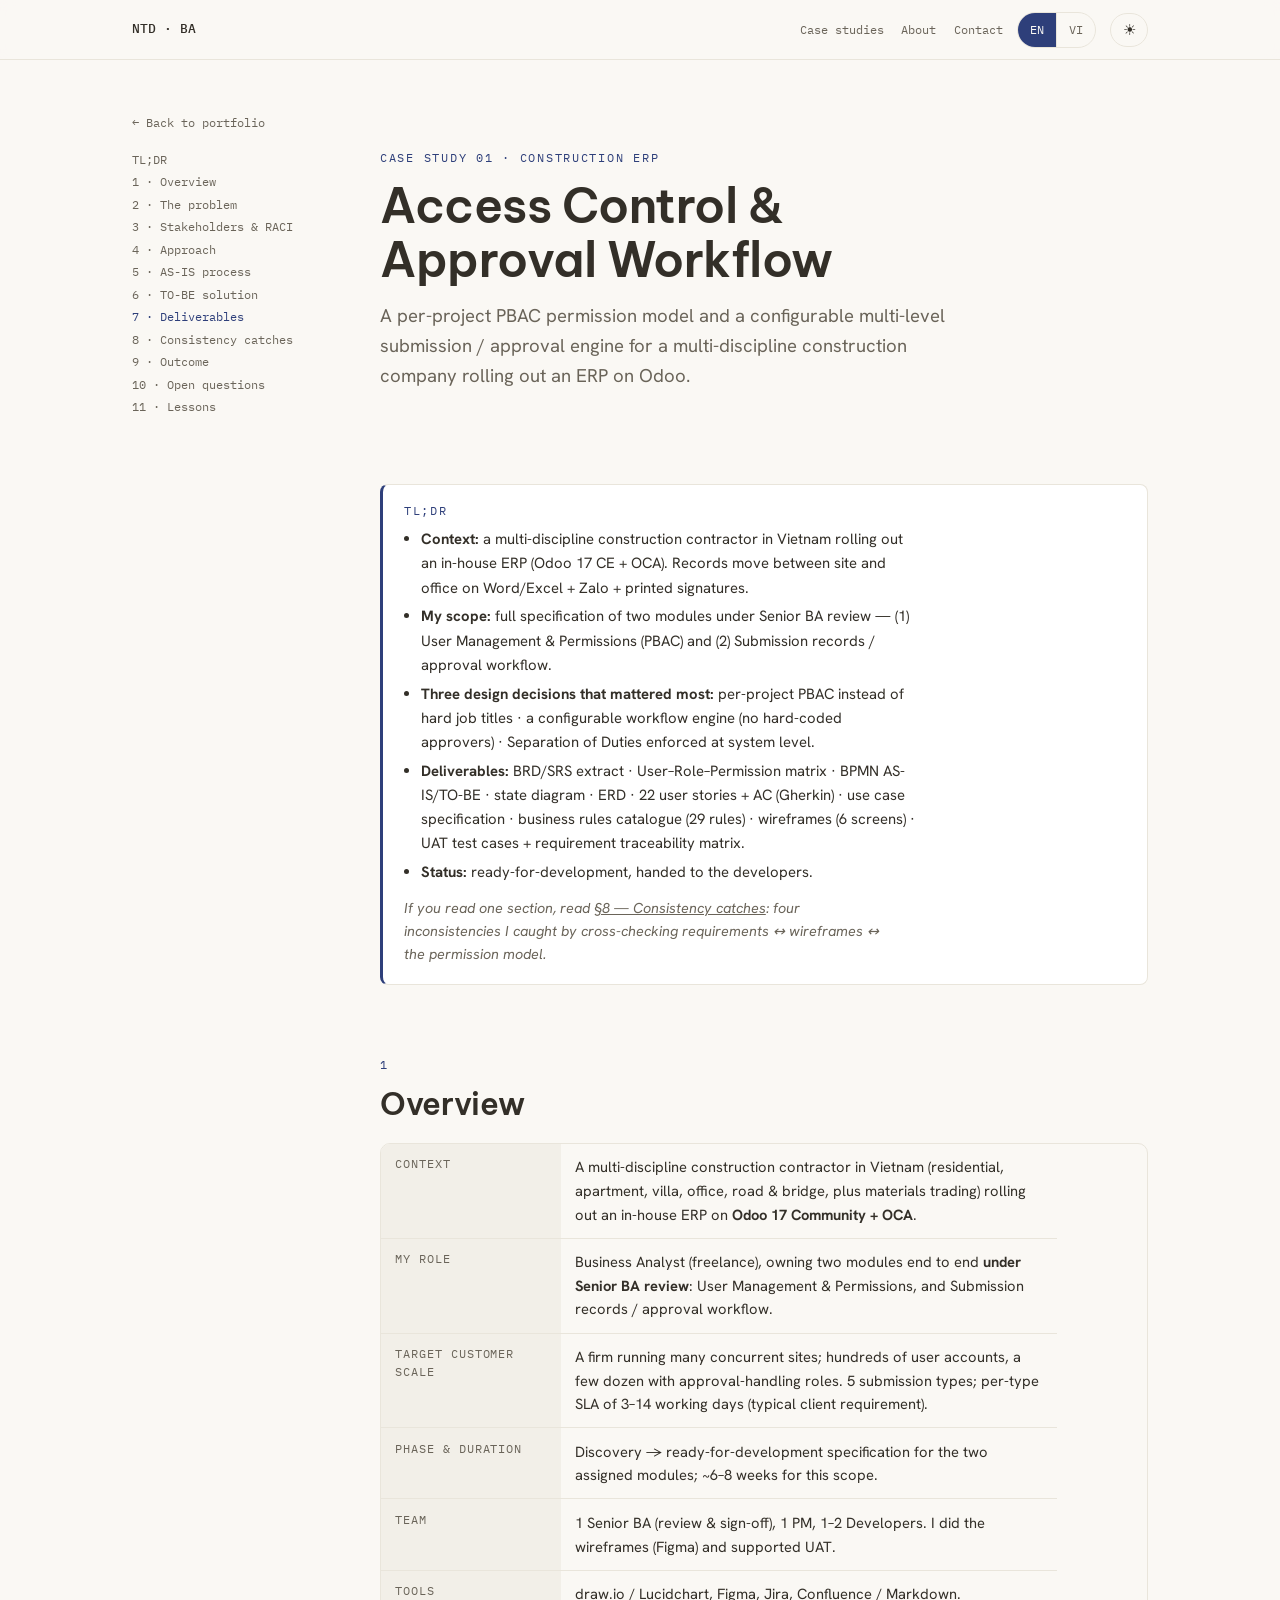
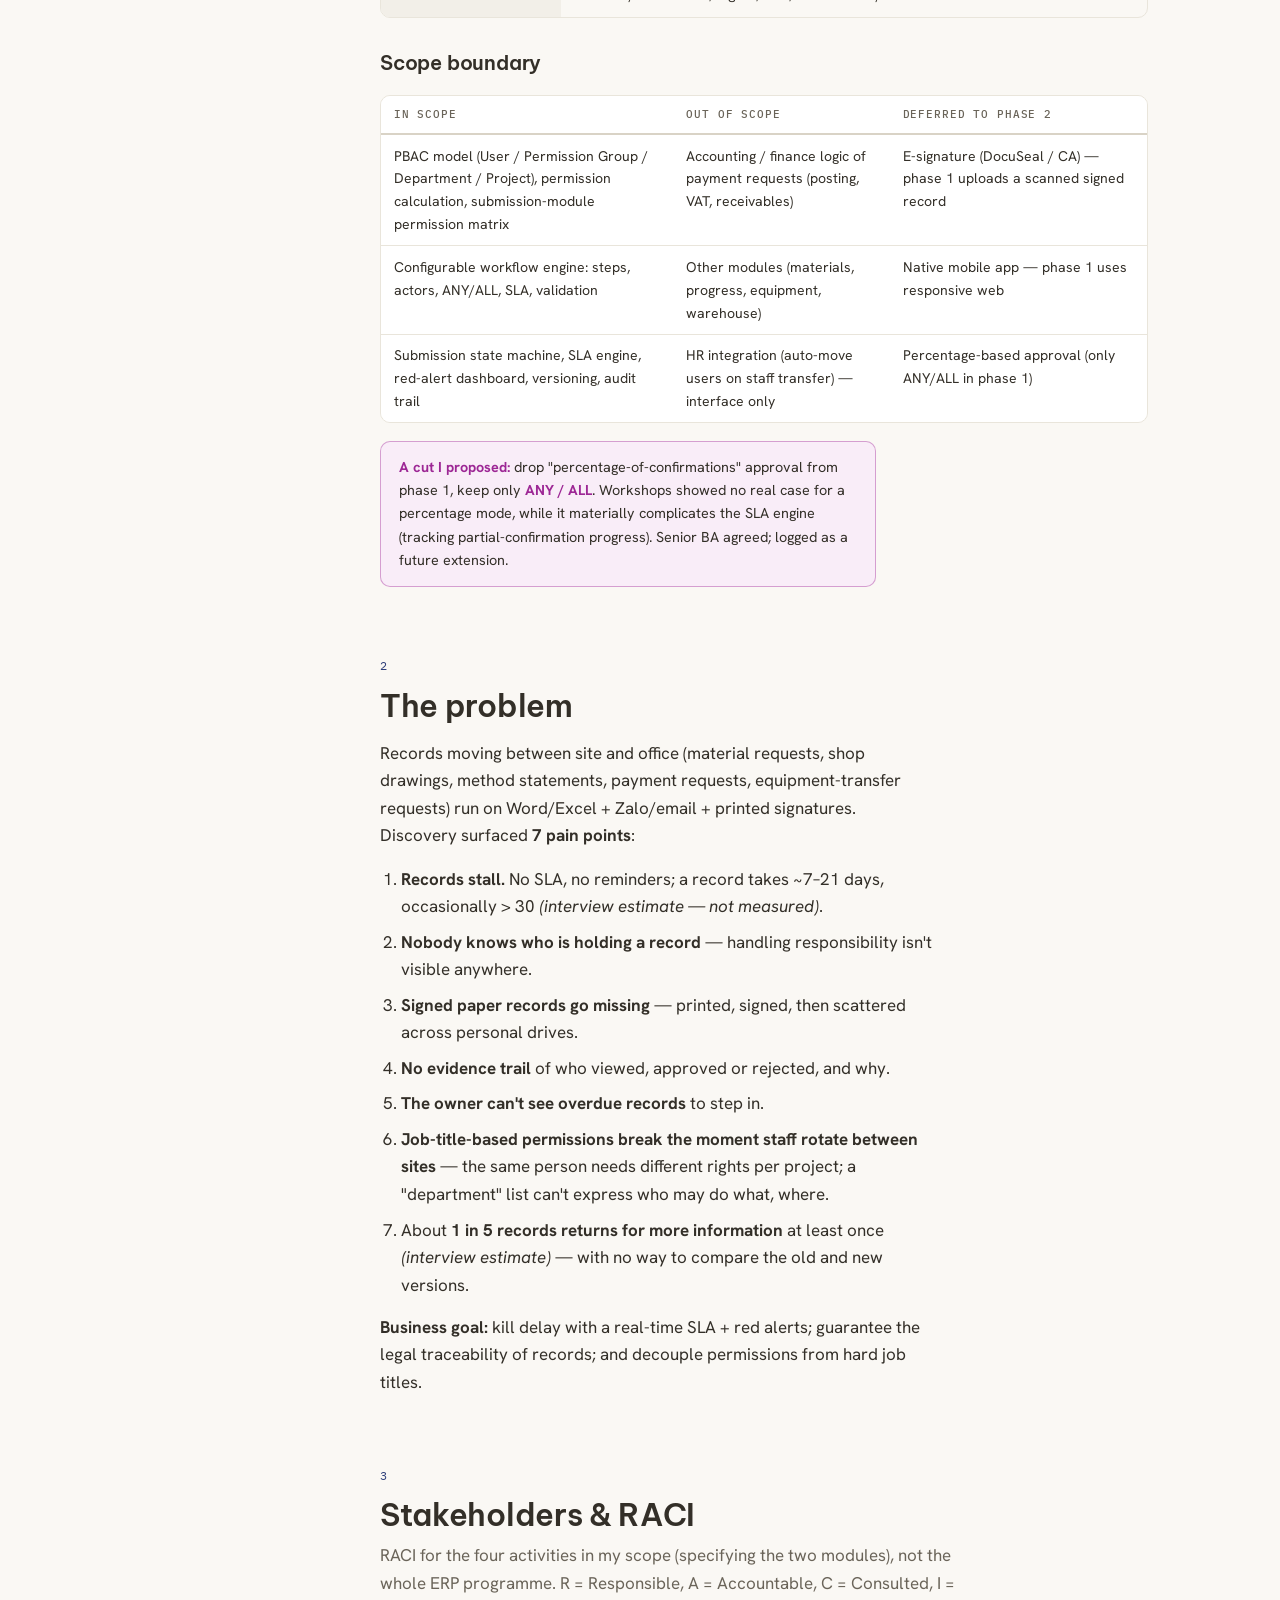
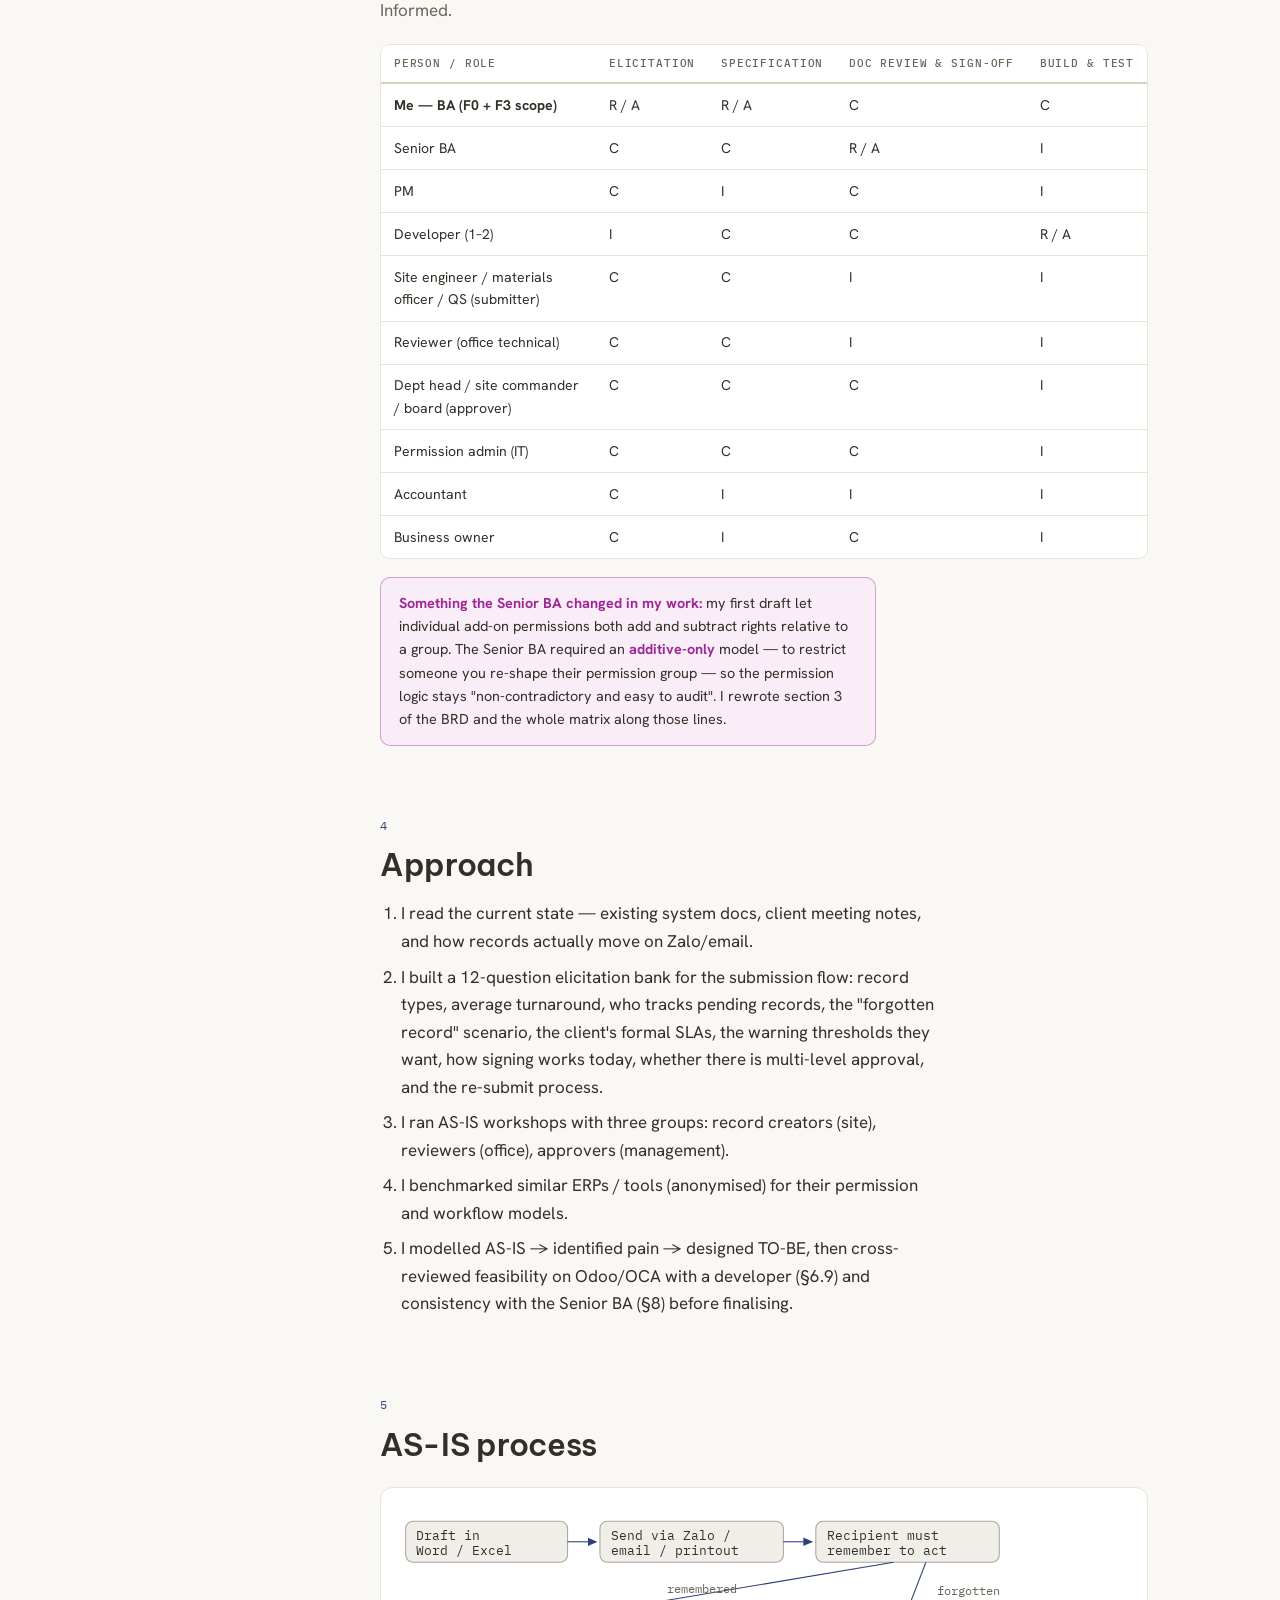
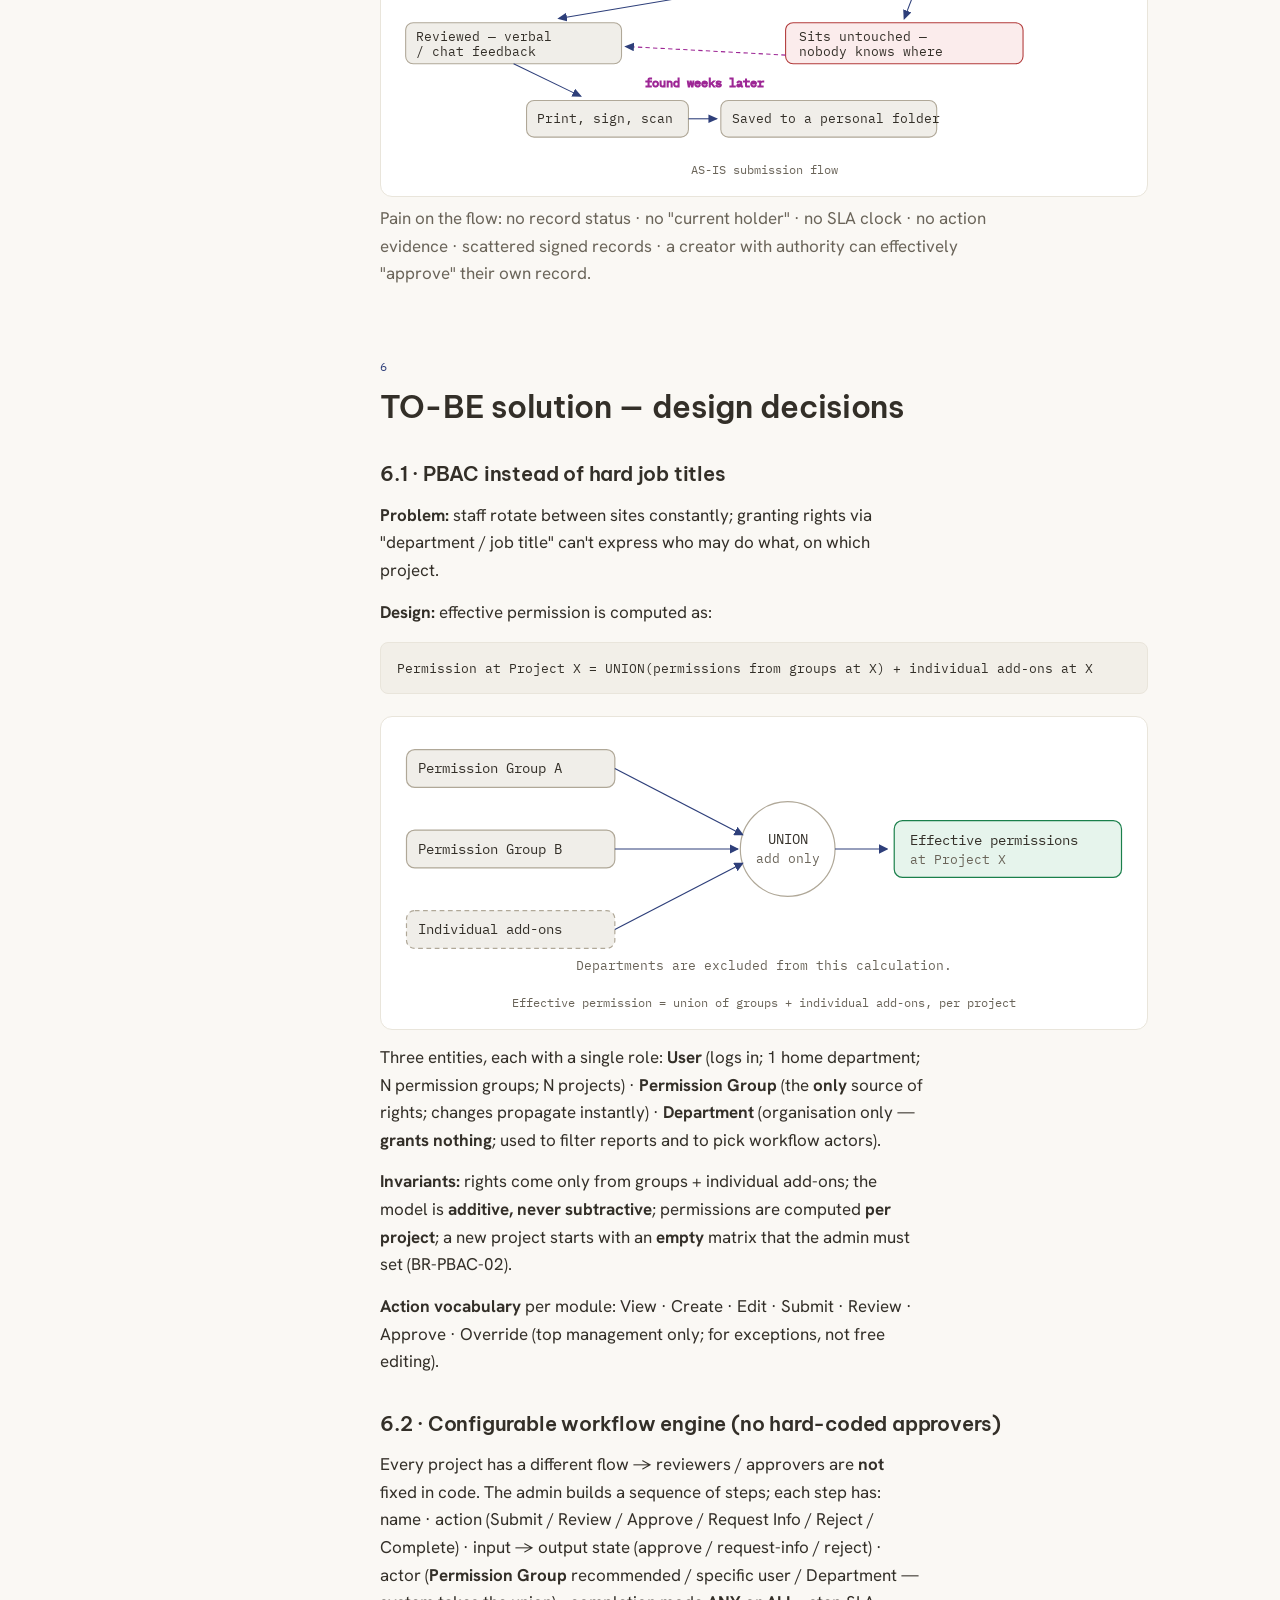
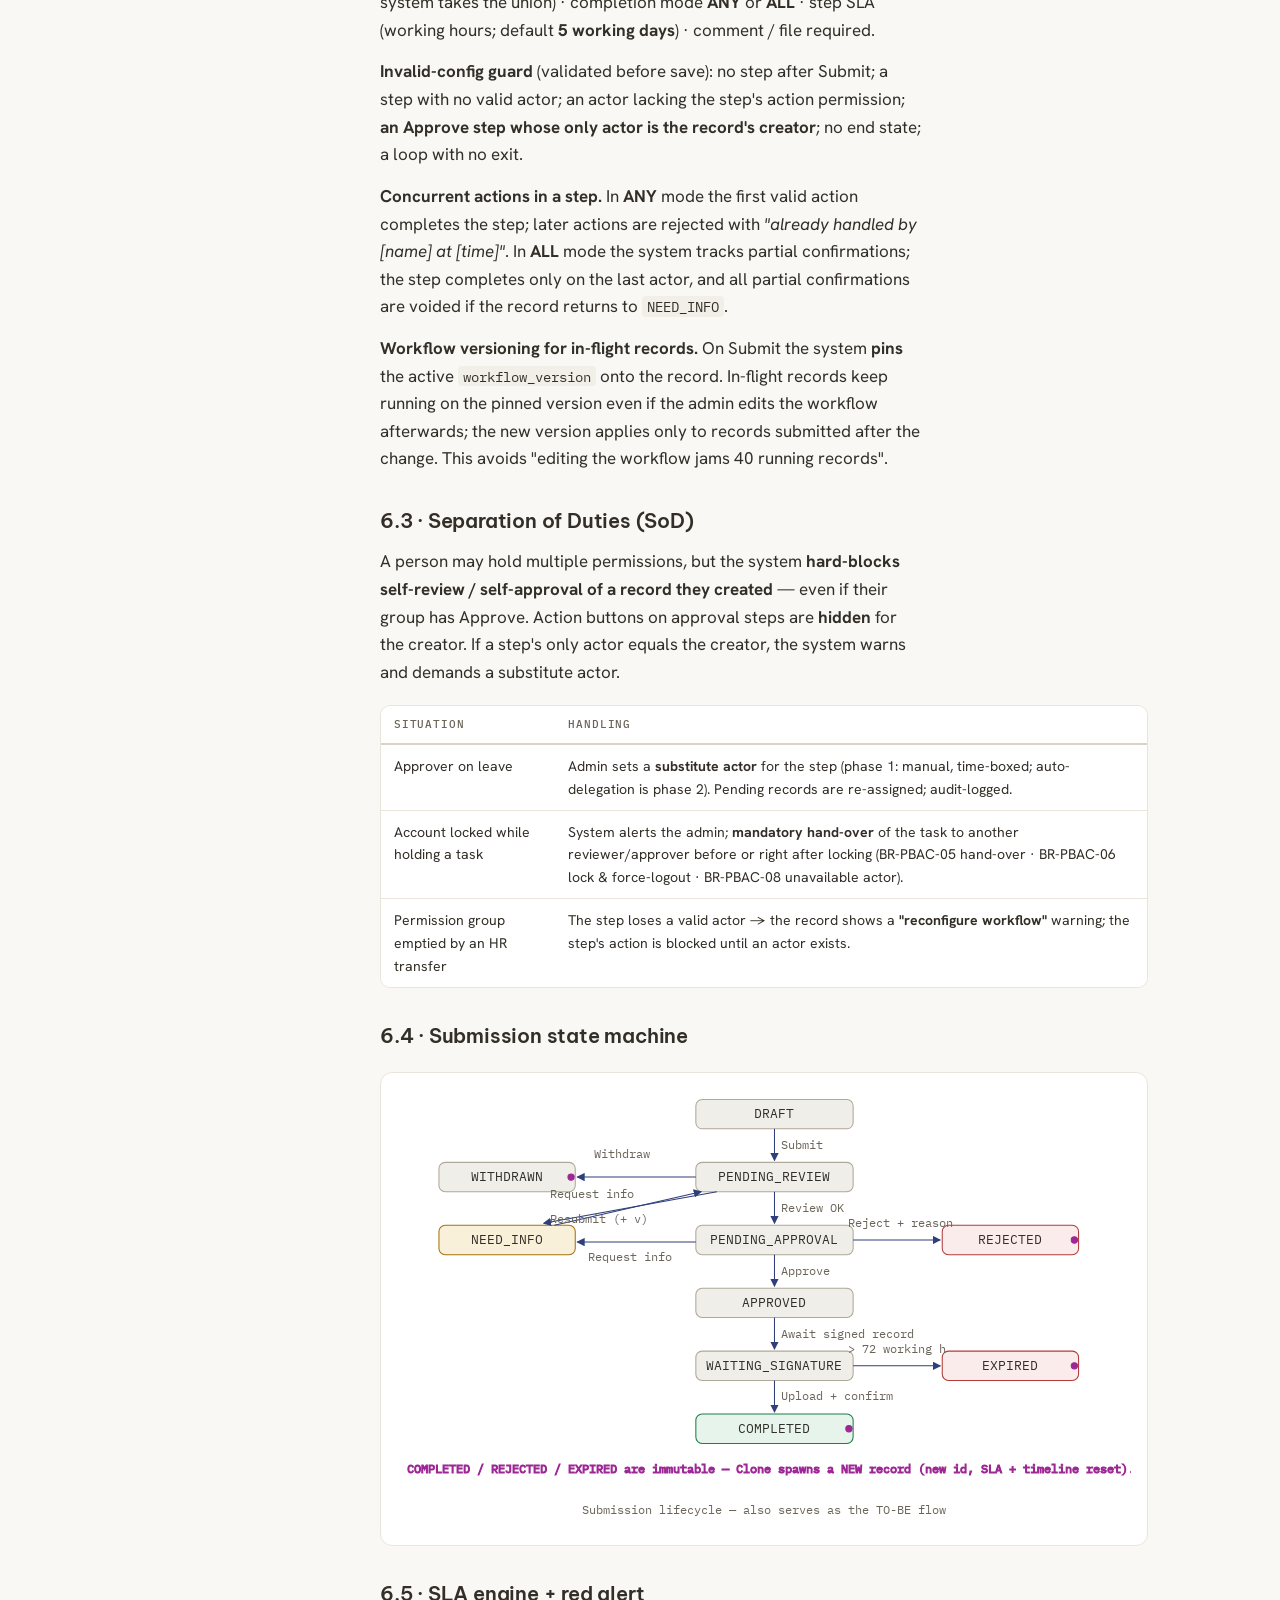
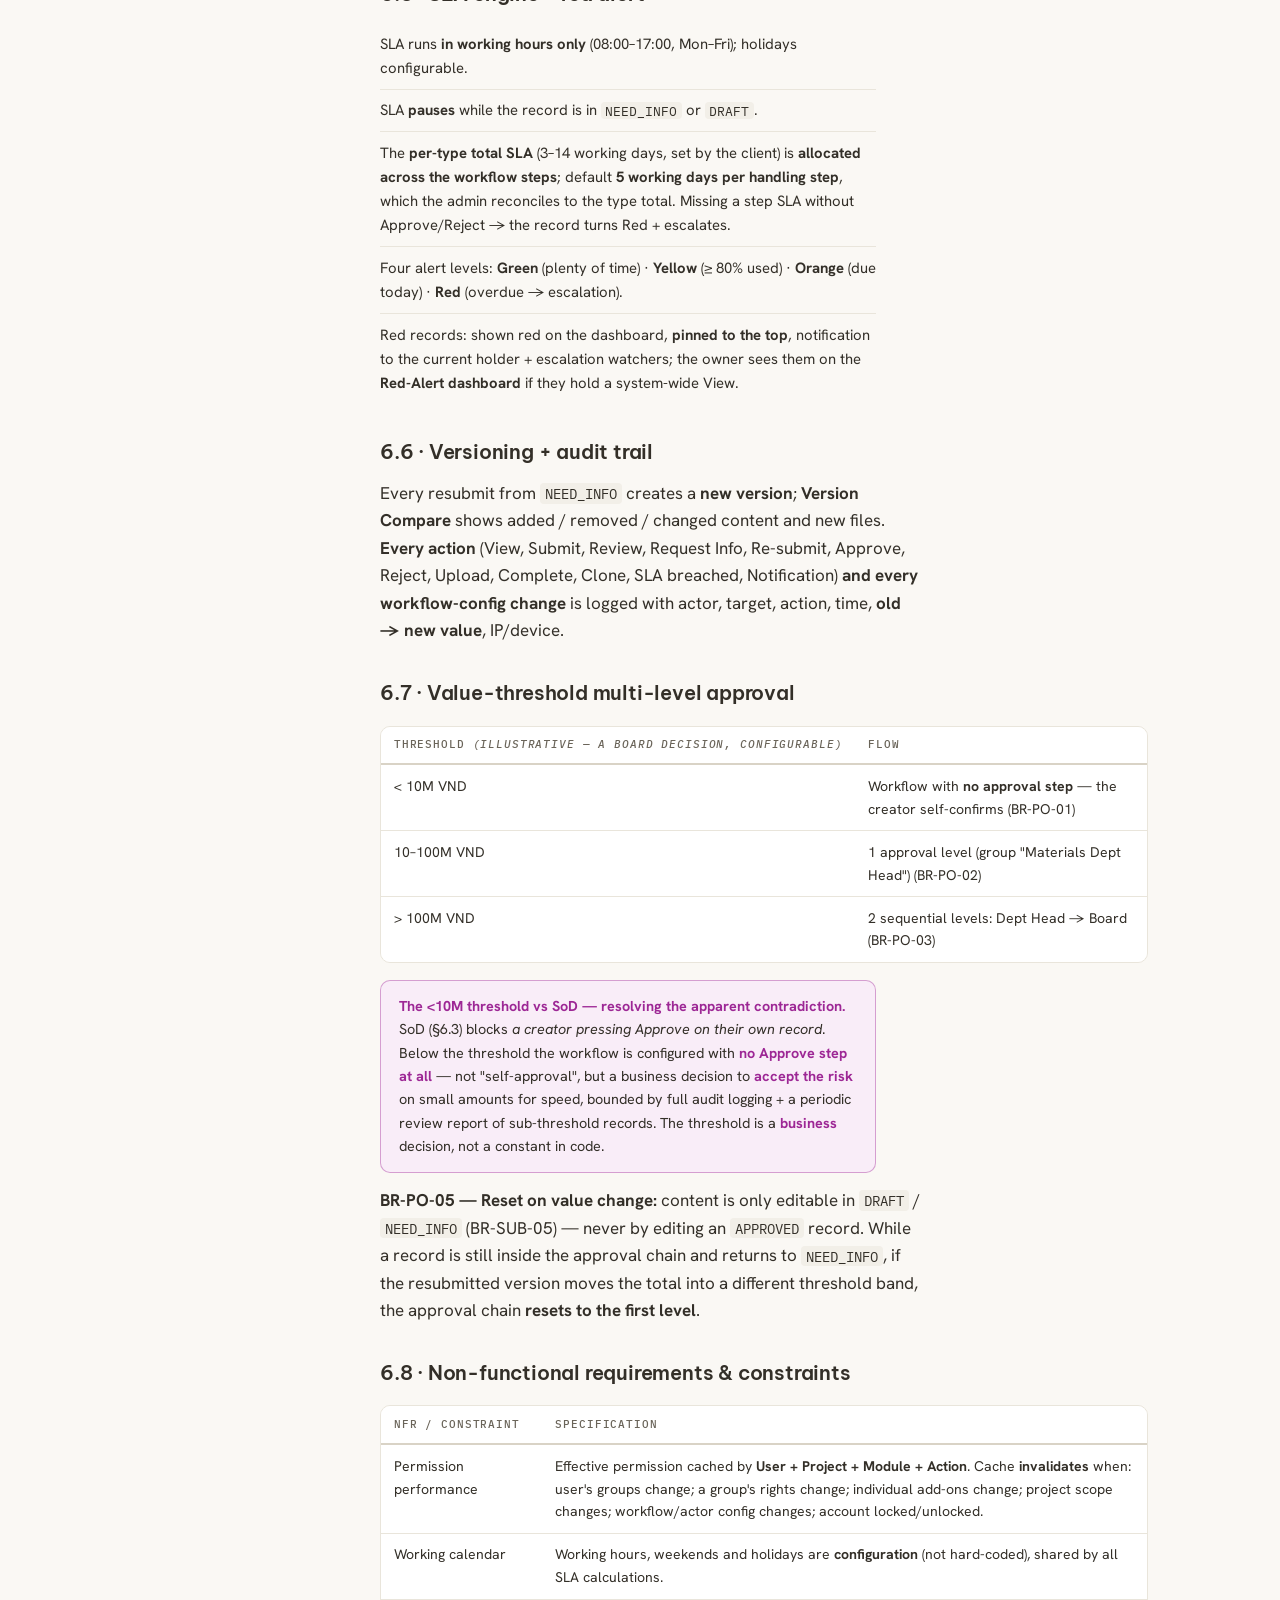
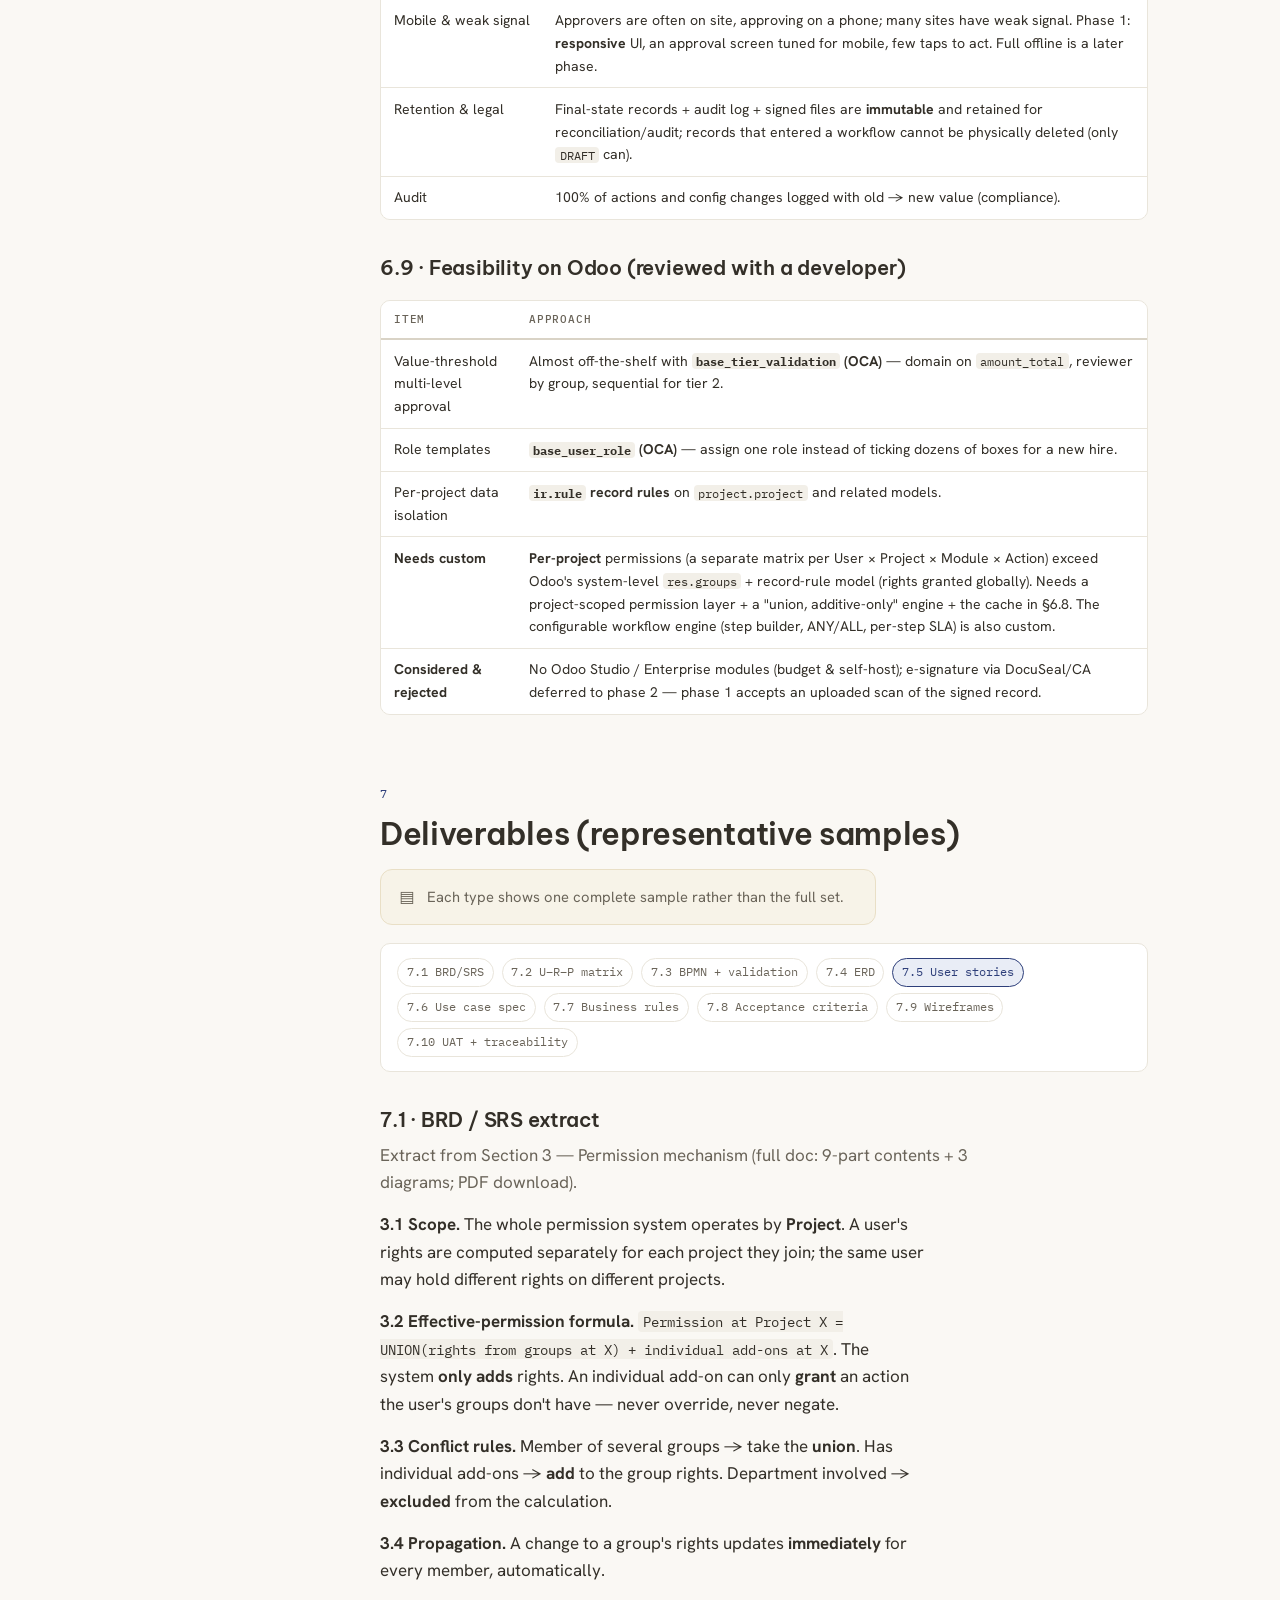
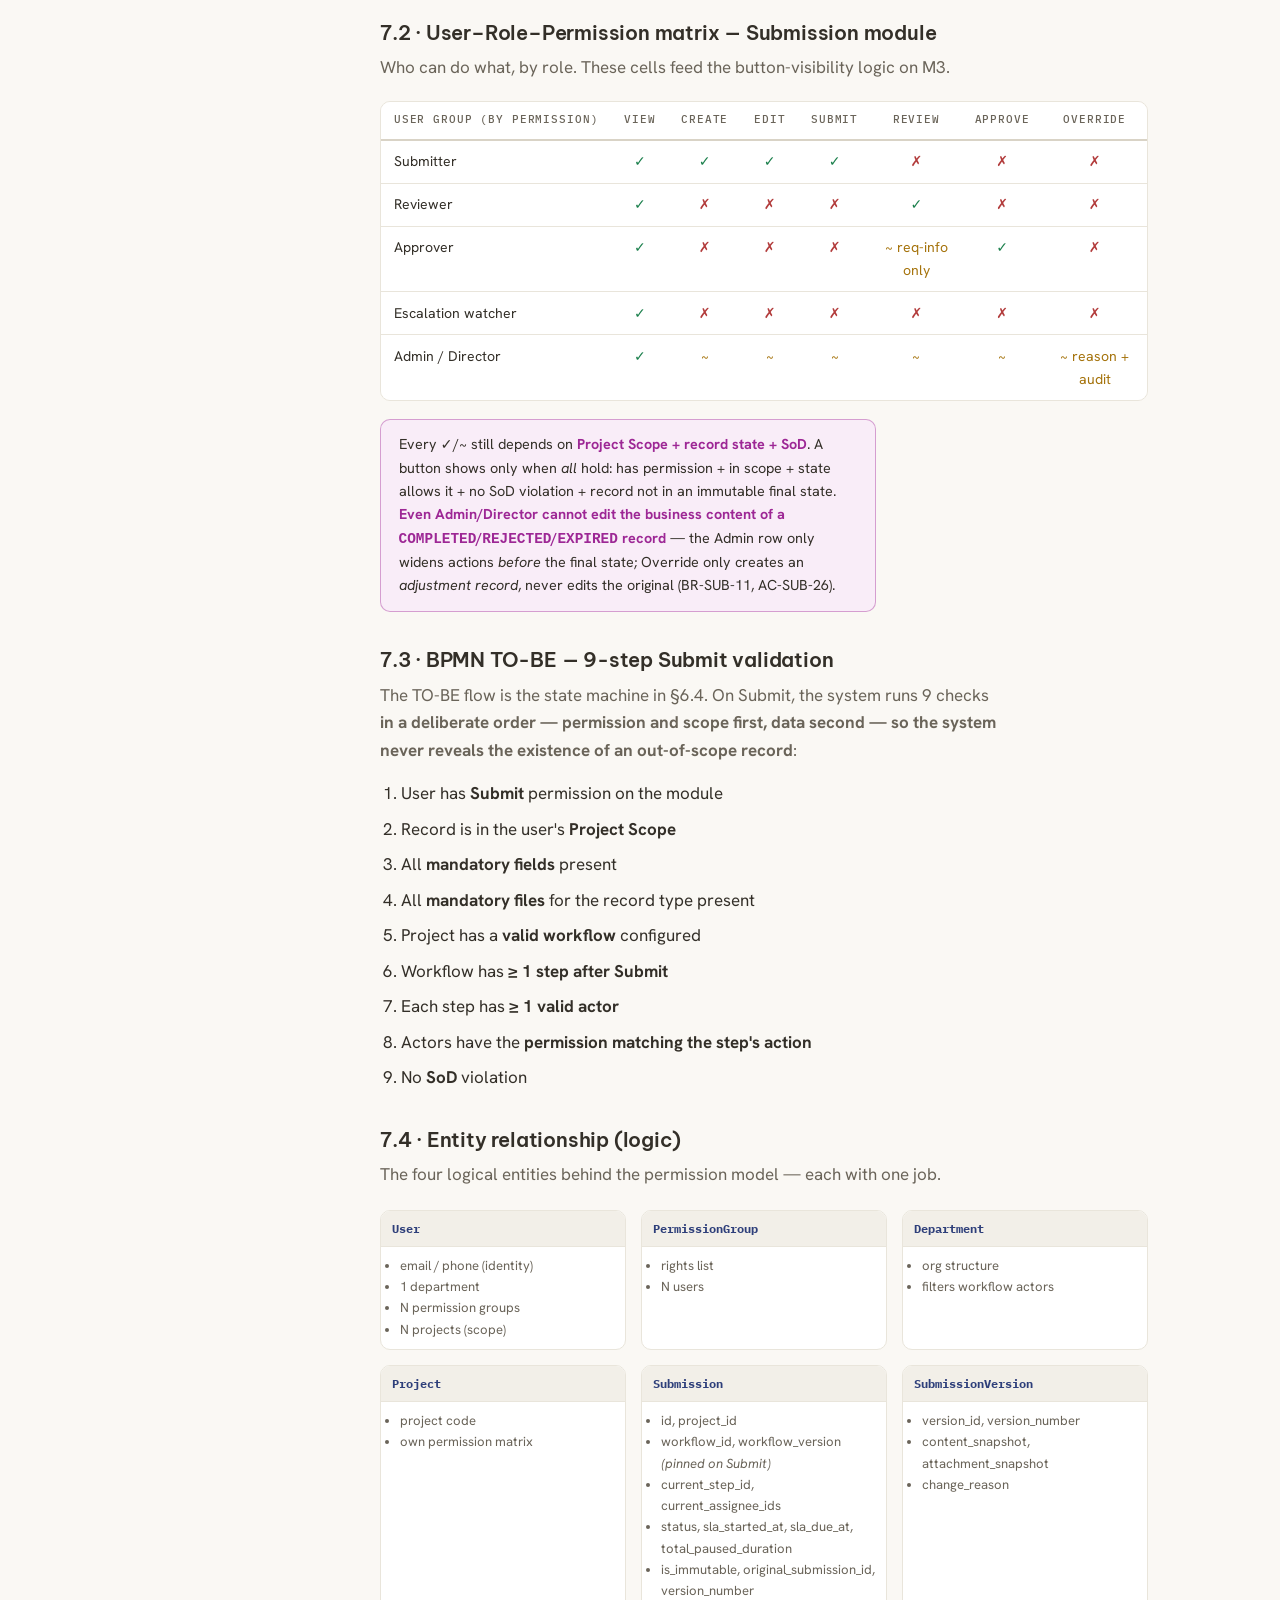
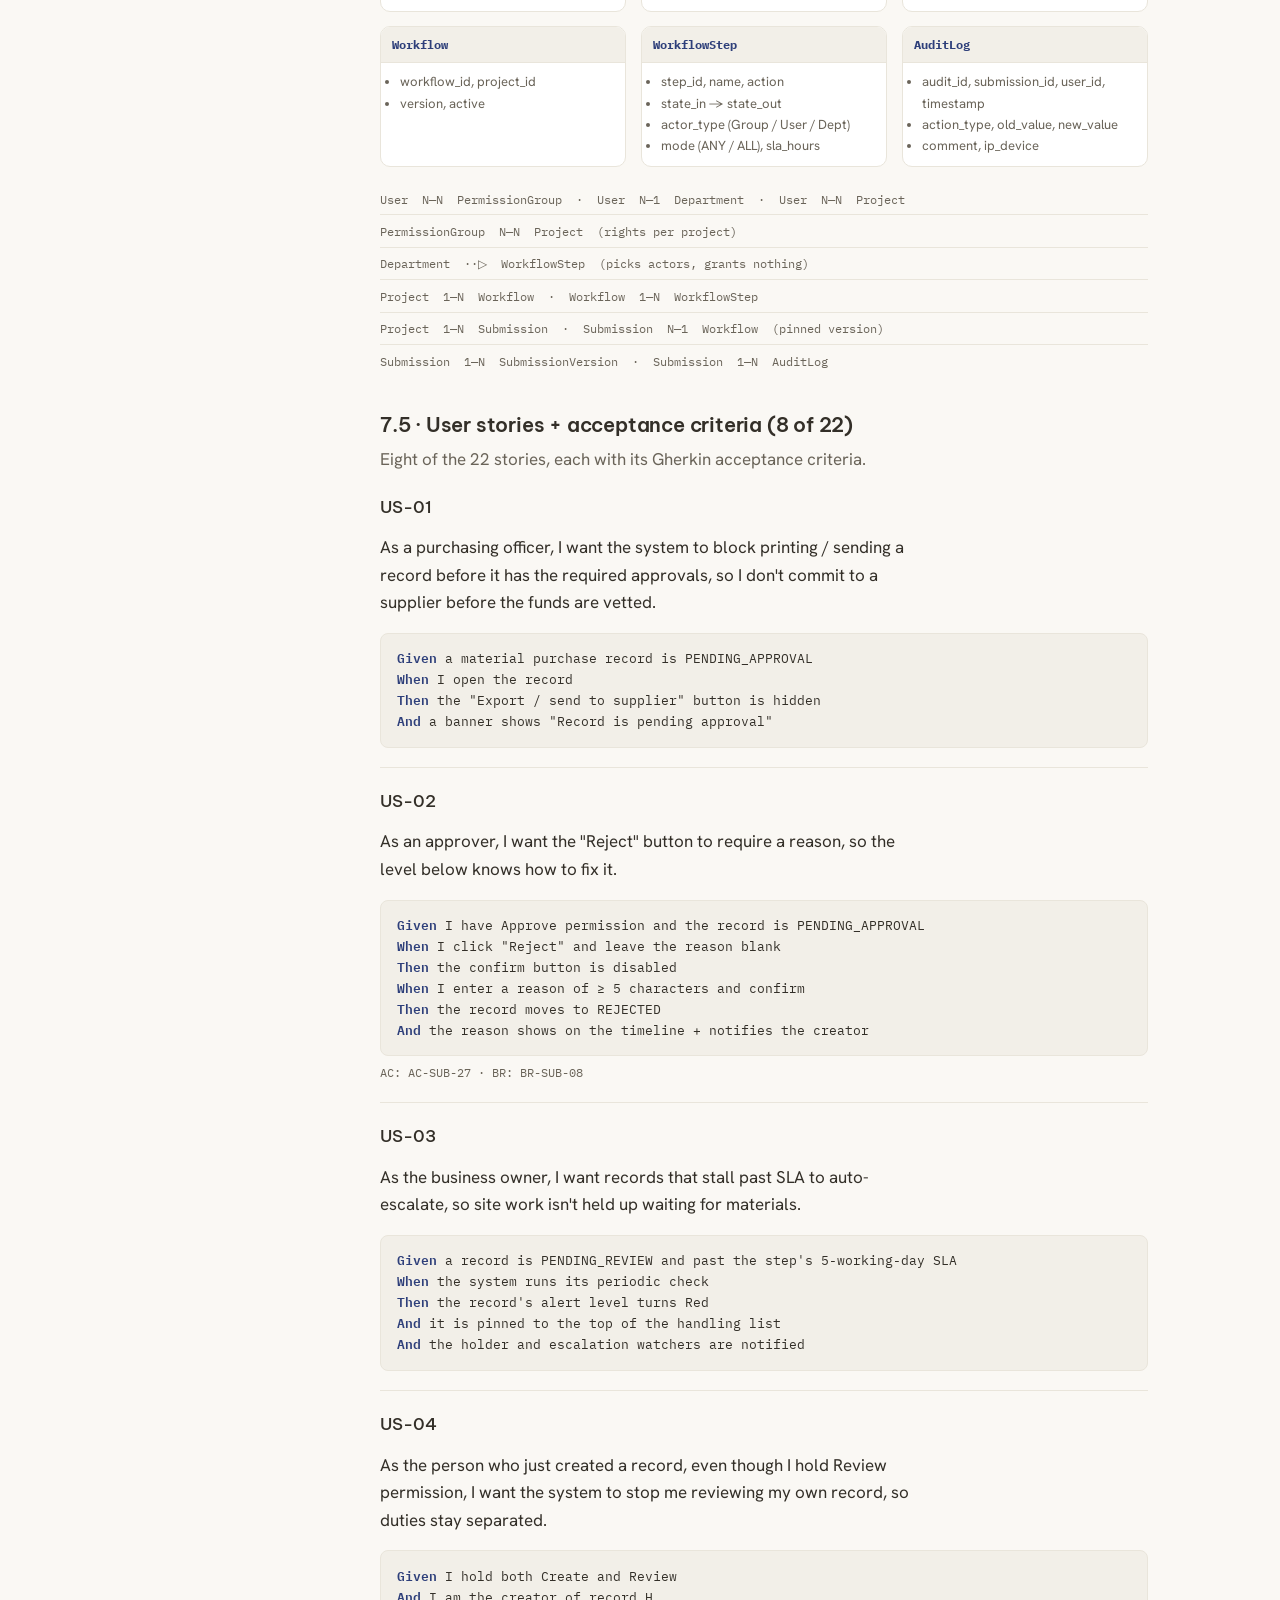
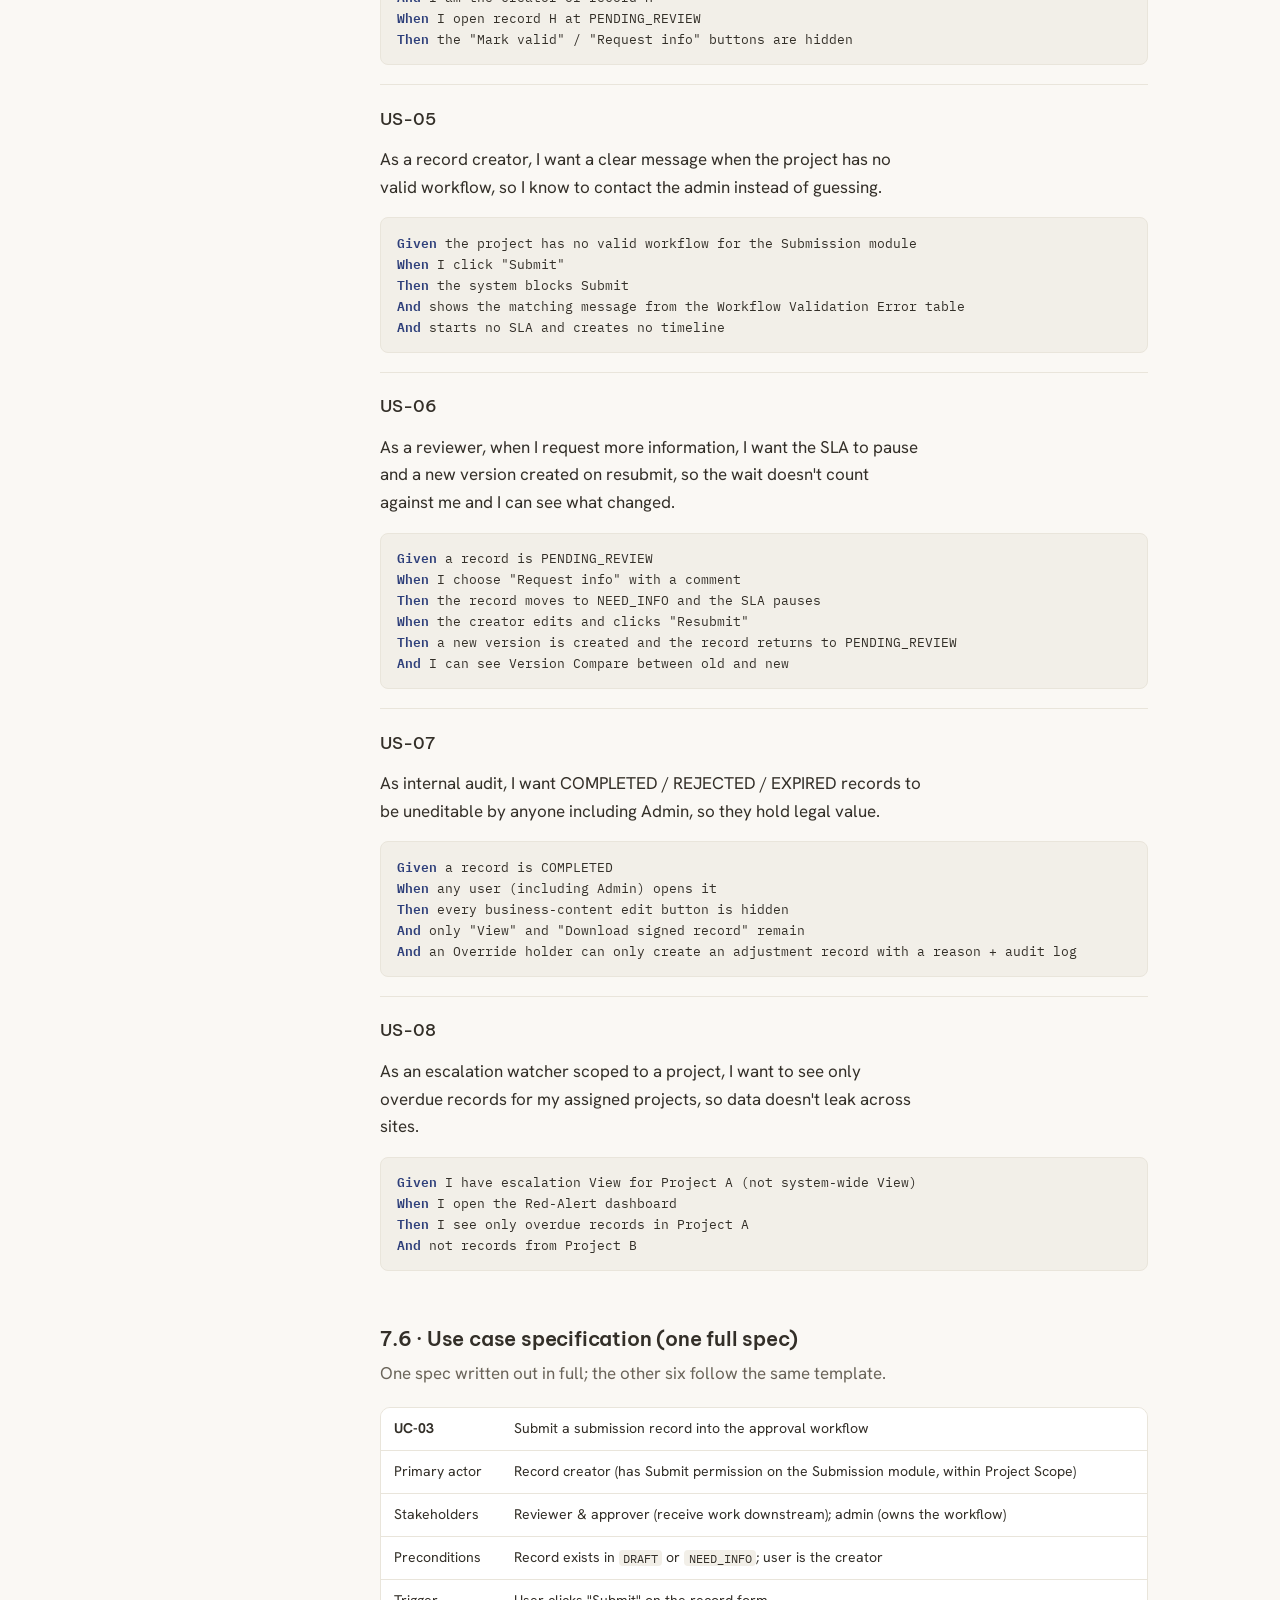
==== commit 67dfceb9: "Responsive re-balance (Opus layout review) Desktop — the homepage put every section in a fixed 760px" ====
--- a/case-study-1.html
+++ b/case-study-1.html
@@ -18,10 +18,10 @@
 <link rel="preconnect" href="https://fonts.googleapis.com">
 <link rel="preconnect" href="https://fonts.gstatic.com" crossorigin>
 <link rel="stylesheet" href="https://fonts.googleapis.com/css2?family=Be+Vietnam+Pro:wght@400;500;600&family=Hanken+Grotesk:wght@400;500&family=IBM+Plex+Mono:wght@400;500&display=swap">
-<link rel="stylesheet" href="assets/styles.css?v=31">
-<script src="assets/app.js?v=31"></script>
+<link rel="stylesheet" href="assets/styles.css?v=36">
+<script src="assets/app.js?v=36"></script>
 </head>
-<body>
+<body class="cs">
 <a class="skip" href="#main"><span data-lang="en">Skip to content</span><span data-lang="vi">Tới nội dung chính</span></a>
 
 <nav class="nav">
--- a/assets/styles.css
+++ b/assets/styles.css
@@ -20,7 +20,8 @@
   --fh:"Be Vietnam Pro",system-ui,-apple-system,"Segoe UI",sans-serif;
   --fb:"Hanken Grotesk",system-ui,-apple-system,"Segoe UI",sans-serif;
   --fm:"IBM Plex Mono",ui-monospace,SFMono-Regular,monospace;
-  --wrap:760px;
+  --gutter:clamp(1.25rem,5vw,2rem);
+  --wrap:clamp(760px, 100% - 8rem, 1080px);
 }
 @media (prefers-color-scheme:dark){
   :root:not([data-theme="light"]){
@@ -64,17 +65,23 @@
 :root[data-lang="vi"] body [data-lang="en"]{display:none}
 
 /* ---- layout ---- */
-.wrap{max-width:var(--wrap); margin:0 auto; padding:0 clamp(1.25rem,5vw,2rem)}
-.wrap.wide{max-width:960px}
+.wrap{max-width:var(--wrap); margin:0 auto; padding:0 var(--gutter)}
+.wrap.wide{max-width:max(960px, var(--wrap))}
 
 /* ---- top nav ---- */
 .nav{
   position:fixed; inset:0 0 auto 0; height:60px; z-index:50;
   display:flex; align-items:center; gap:.9rem;
-  padding:0 clamp(1rem,4vw,1.6rem);
+  /* keep the nav furniture on the same axis as the page content */
+  padding-left:max(clamp(1rem,4vw,1.6rem), calc(var(--gutter) + (100% - var(--wrap))/2));
+  padding-right:max(clamp(1rem,4vw,1.6rem), calc(var(--gutter) + (100% - var(--wrap))/2));
   background:color-mix(in srgb,var(--paper) 88%,transparent);
   backdrop-filter:blur(8px); -webkit-backdrop-filter:blur(8px);
   border-bottom:1px solid var(--line);
+}
+body.cs .nav{
+  padding-left:max(clamp(1rem,4vw,1.6rem), calc(var(--gutter) + (100% - max(960px, var(--wrap)))/2));
+  padding-right:max(clamp(1rem,4vw,1.6rem), calc(var(--gutter) + (100% - max(960px, var(--wrap)))/2));
 }
 .nav .mark{font-family:var(--fm); font-size:.8rem; font-weight:500; text-decoration:none; white-space:nowrap}
 .nav .links{display:flex; gap:1.1rem; margin-left:auto; font-family:var(--fm); font-size:.76rem}
@@ -91,10 +98,26 @@
   .nav{gap:.55rem}
   .nav .mark{flex:0 0 auto}
   .nav .links{margin-left:0; flex:1 1 auto; min-width:0; gap:.85rem; overflow-x:auto; scrollbar-width:none; -ms-overflow-style:none; -webkit-overflow-scrolling:touch;
-    -webkit-mask-image:linear-gradient(90deg,#000 calc(100% - 22px),transparent);
-    mask-image:linear-gradient(90deg,#000 calc(100% - 22px),transparent)}
+    -webkit-mask-image:linear-gradient(90deg,transparent,#000 18px,#000 calc(100% - 18px),transparent);
+    mask-image:linear-gradient(90deg,transparent,#000 18px,#000 calc(100% - 18px),transparent)}
   .nav .links::-webkit-scrollbar{display:none}
   .nav .links a{white-space:nowrap}
+}
+
+/* ---- mobile: enlarge tap targets to ~44px (no visual change, just hit area) ---- */
+@media (max-width:760px){
+  .nav .links{align-items:stretch}
+  .nav .links a{display:flex; align-items:center; min-height:44px}
+  .nav .seg button{min-height:44px}
+  .nav .tgl{width:44px; height:44px}
+  .chips{gap:.15rem .9rem}
+  .chips a{display:inline-block; padding:.5rem 0; min-height:44px}
+  .readme summary{min-height:44px; align-items:center}
+  .samples li a{min-height:44px}
+  .actions a[data-contact="cv"], p.sub a[data-contact="cv"]{display:inline-block; padding:.5rem 0}
+  footer .f a{display:inline-block; padding:.35rem 0}
+  .toc-m .toc-body a{display:flex; align-items:center; min-height:40px}
+  .dsubnav a{padding:.5rem .7rem}
 }
 
 /* skip link — off-screen via transform until keyboard-focused */
@@ -105,11 +128,11 @@
 main{padding-top:calc(60px + clamp(1.5rem,5vw,3rem))}
 
 /* ---- section rhythm ---- */
-.sec{padding-top:clamp(2.6rem,7vw,4.4rem); scroll-margin-top:78px}
-.kicker{font-family:var(--fm); font-size:.72rem; text-transform:uppercase; letter-spacing:.15em; color:var(--accent); margin:0 0 .7rem}
+.sec{padding-top:clamp(3rem,7vw,4.4rem); scroll-margin-top:78px}
+.kicker{font-family:var(--fm); font-size:.72rem; text-transform:uppercase; letter-spacing:.15em; color:var(--accent); margin:0 0 .7rem; max-width:44rem}
 h1,h2,h3,h4{font-family:var(--fh); font-weight:600; letter-spacing:-.01em; text-wrap:balance}
-h1{font-size:clamp(2rem,5.5vw,3rem); line-height:1.14; margin:0}
-h2{font-size:clamp(1.4rem,3.6vw,1.95rem); line-height:1.22; margin:0}
+h1{font-size:clamp(2rem,5.5vw,3rem); line-height:1.14; margin:0; max-width:44rem}
+h2{font-size:clamp(1.5rem,3.6vw,1.95rem); line-height:1.22; margin:0; max-width:44rem}
 h3{font-size:1.26rem; line-height:1.3; margin:2rem 0 .5rem}
 h4{font-size:1.06rem; line-height:1.32; margin:1.4rem 0 .4rem}
 p{margin:.9rem 0 0}
@@ -132,6 +155,8 @@
 
 /* ---- buttons / chips ---- */
 .btn{font-family:var(--fm); font-size:.8rem; text-decoration:none; padding:.7rem 1.15rem; border-radius:9px; border:1px solid var(--accent); background:var(--accent); color:var(--paper); display:inline-block}
+.btn.is-ok{background:var(--ok); border-color:var(--ok)}
+.copy-note{font-family:var(--fm); font-size:.8rem; color:var(--ok); margin-top:.9rem}
 .btn.ghost{background:transparent; color:var(--accent)}
 .actions{display:flex; gap:.7rem; flex-wrap:wrap; margin-top:1.4rem}
 .chips{display:flex; flex-wrap:wrap; gap:.35rem .9rem; font-family:var(--fm); font-size:.78rem; color:var(--ink-soft)}
@@ -236,7 +261,7 @@
 
 /* ---- homepage-specific ---- */
 .hero h1{margin-top:1.3rem}
-.hero .role{font-family:var(--fm); font-size:.82rem; color:var(--accent); margin:.8rem 0 0}
+.hero .role{font-family:var(--fm); font-size:.82rem; color:var(--accent); margin:.8rem 0 0; max-width:44rem}
 .hero .pitch{margin-top:1.15rem}
 details.readme{margin-top:1.6rem; border-top:1px solid var(--line); padding-top:1rem}
 details.readme summary{display:flex; align-items:center; gap:.5rem; cursor:pointer; list-style:none; font-family:var(--fm); font-size:.76rem; text-transform:uppercase; letter-spacing:.12em; color:var(--ink-soft)}
@@ -273,8 +298,8 @@
 
 .item{padding:1.05rem 0; border-top:1px solid var(--line)}
 .item:last-of-type{border-bottom:1px solid var(--line)}
-.item .h{font-family:var(--fh); font-weight:500; font-size:1.05rem}
-.item .meta{font-family:var(--fm); font-size:.74rem; color:var(--ink-soft); margin-top:.25rem}
+.item .h{font-family:var(--fh); font-weight:500; font-size:1.05rem; max-width:44rem}
+.item .meta{font-family:var(--fm); font-size:.74rem; color:var(--ink-soft); margin-top:.25rem; max-width:52ch}
 .item p{margin:.5rem 0 0; font-size:.92rem; color:var(--ink-soft); max-width:62ch}
 
 .hgrid{display:grid; grid-template-columns:repeat(auto-fit,minmax(220px,1fr)); gap:1.5rem 2rem; margin-top:1.4rem}
@@ -294,9 +319,8 @@
 .cs-layout{display:grid; grid-template-columns:minmax(0,1fr); gap:2rem}
 .cs-layout>*{min-width:0}
 @media (min-width:1180px){
-  .wrap.wide{max-width:1060px}
-  .cs-layout{grid-template-columns:180px minmax(0,1fr); gap:2.5rem; max-width:1010px; margin:0 auto}
-  .cs-layout .cs-body{max-width:760px; min-width:0}
+  .cs-layout{grid-template-columns:200px minmax(0,1fr); column-gap:3rem; max-width:none; margin:0}
+  .cs-layout .cs-body{max-width:768px; min-width:0}
 }
 .cs-body{max-width:760px; min-width:0}
 .cs-body .soft{color:var(--ink-soft)}
